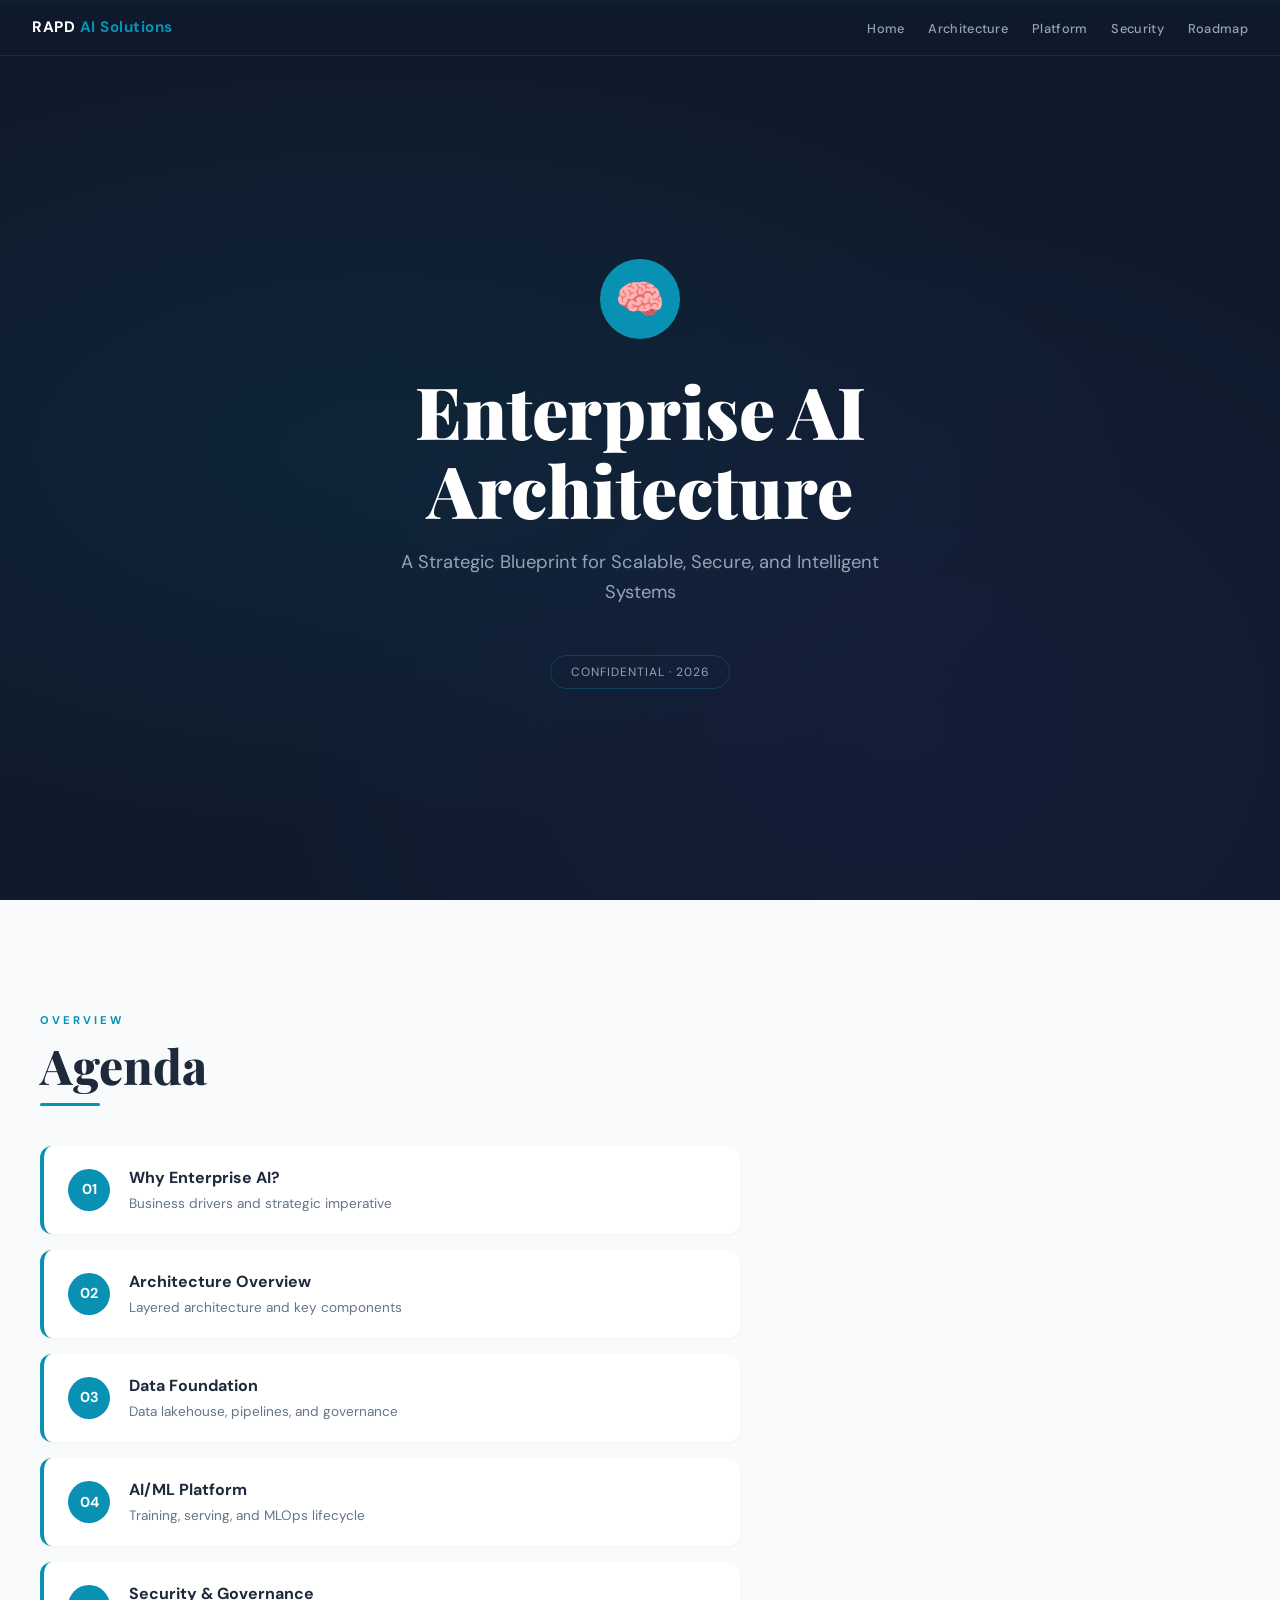
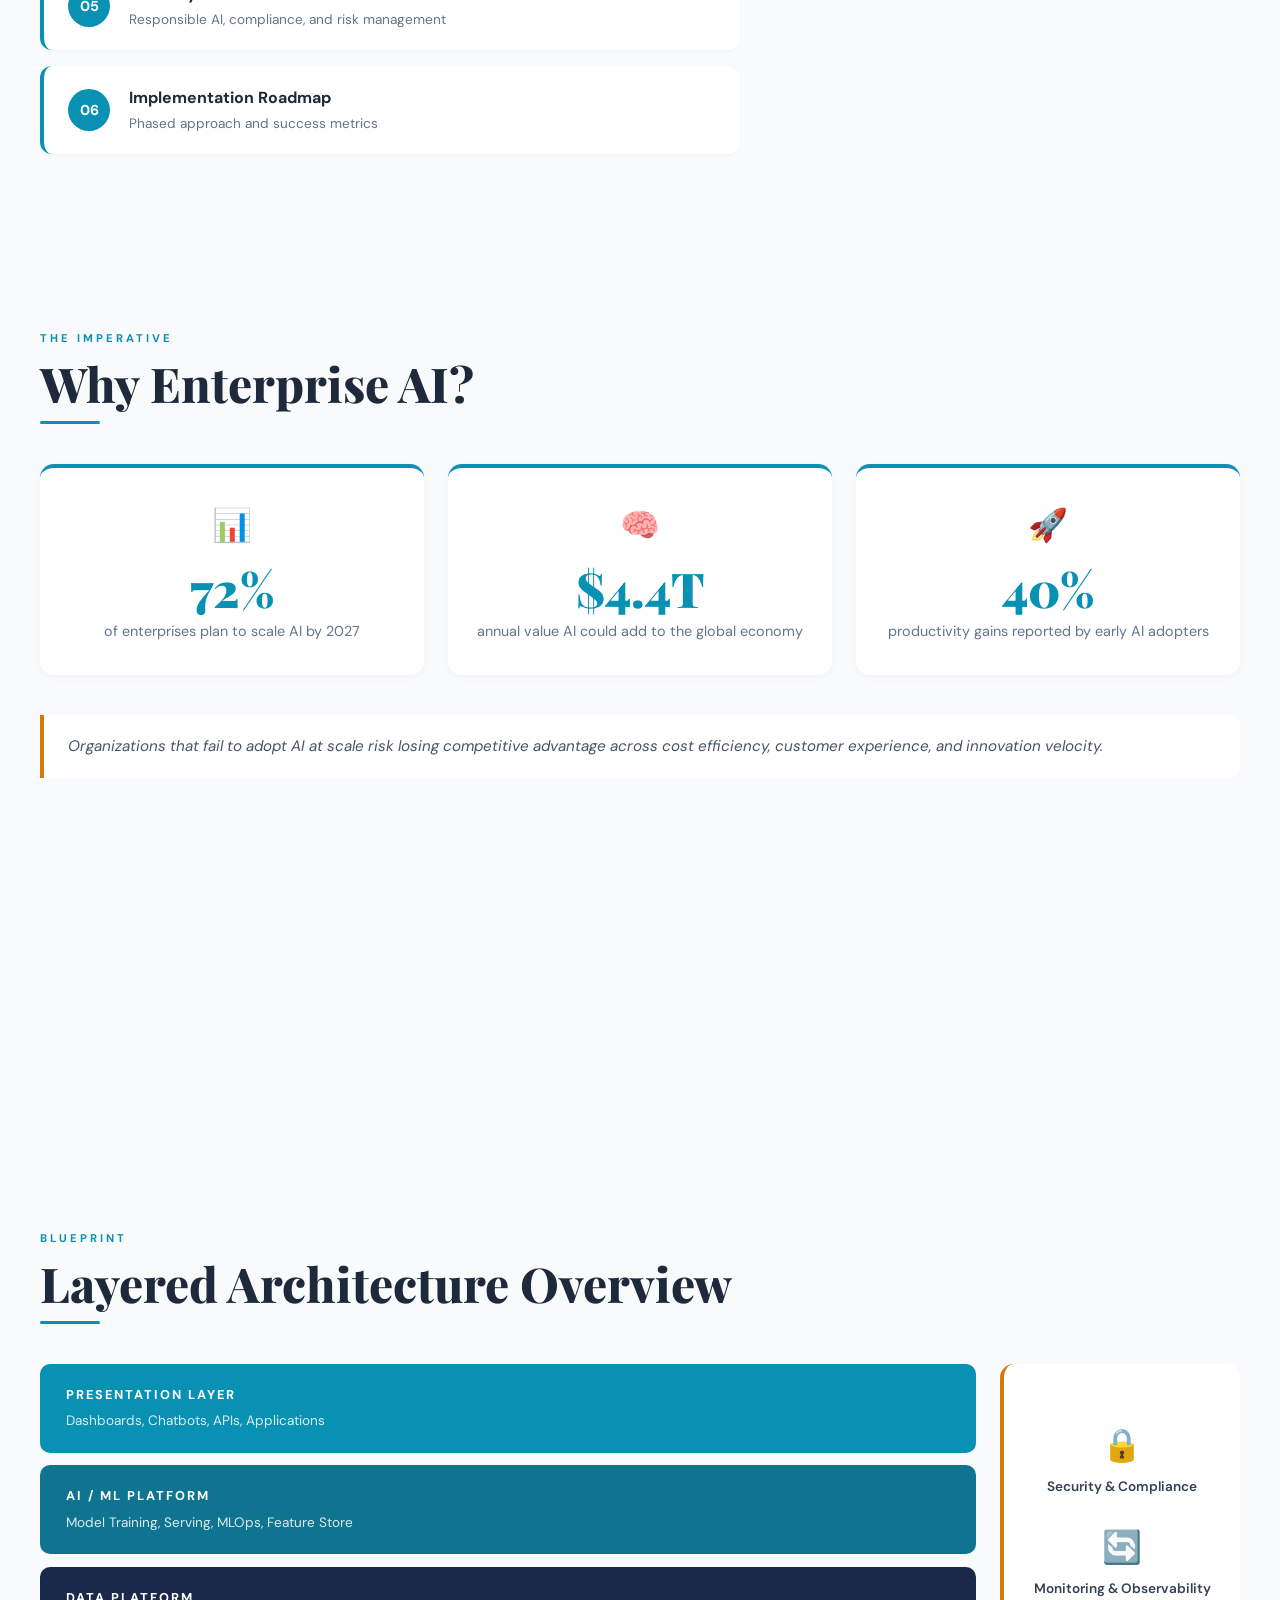
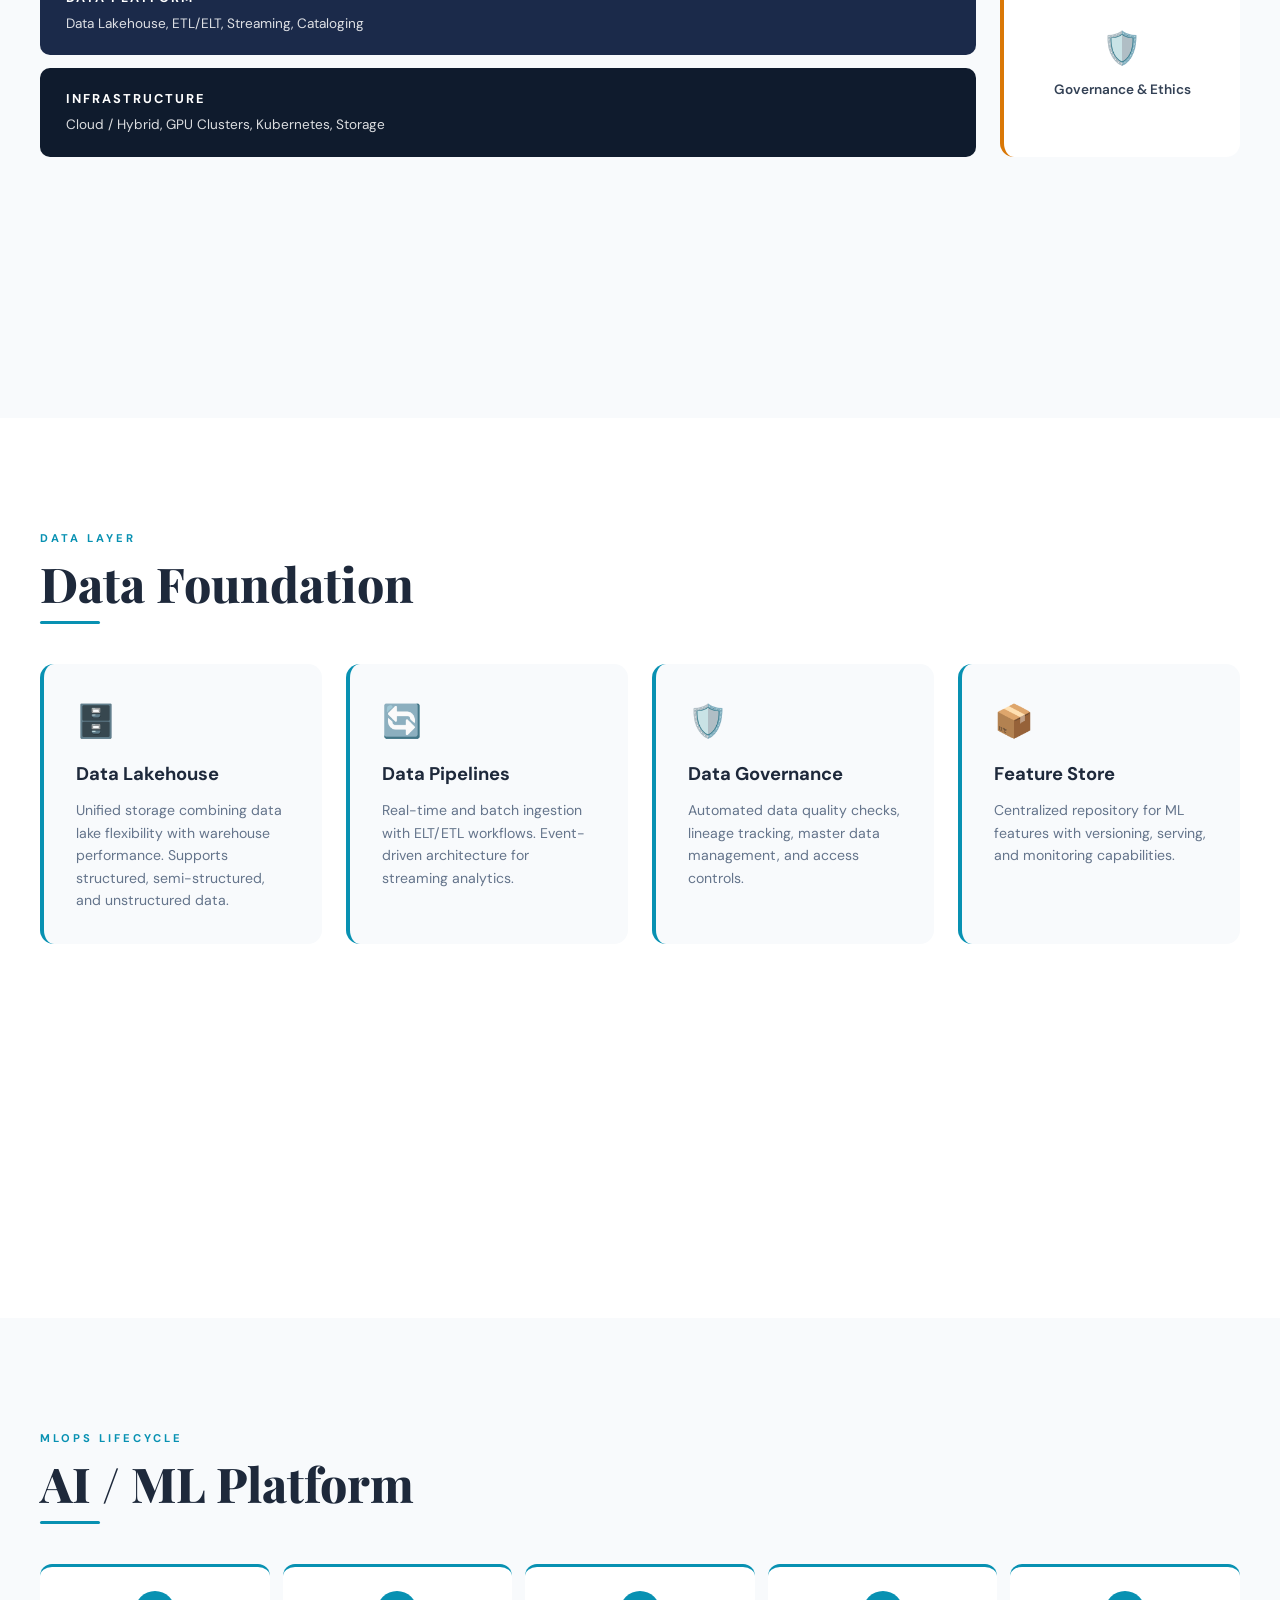
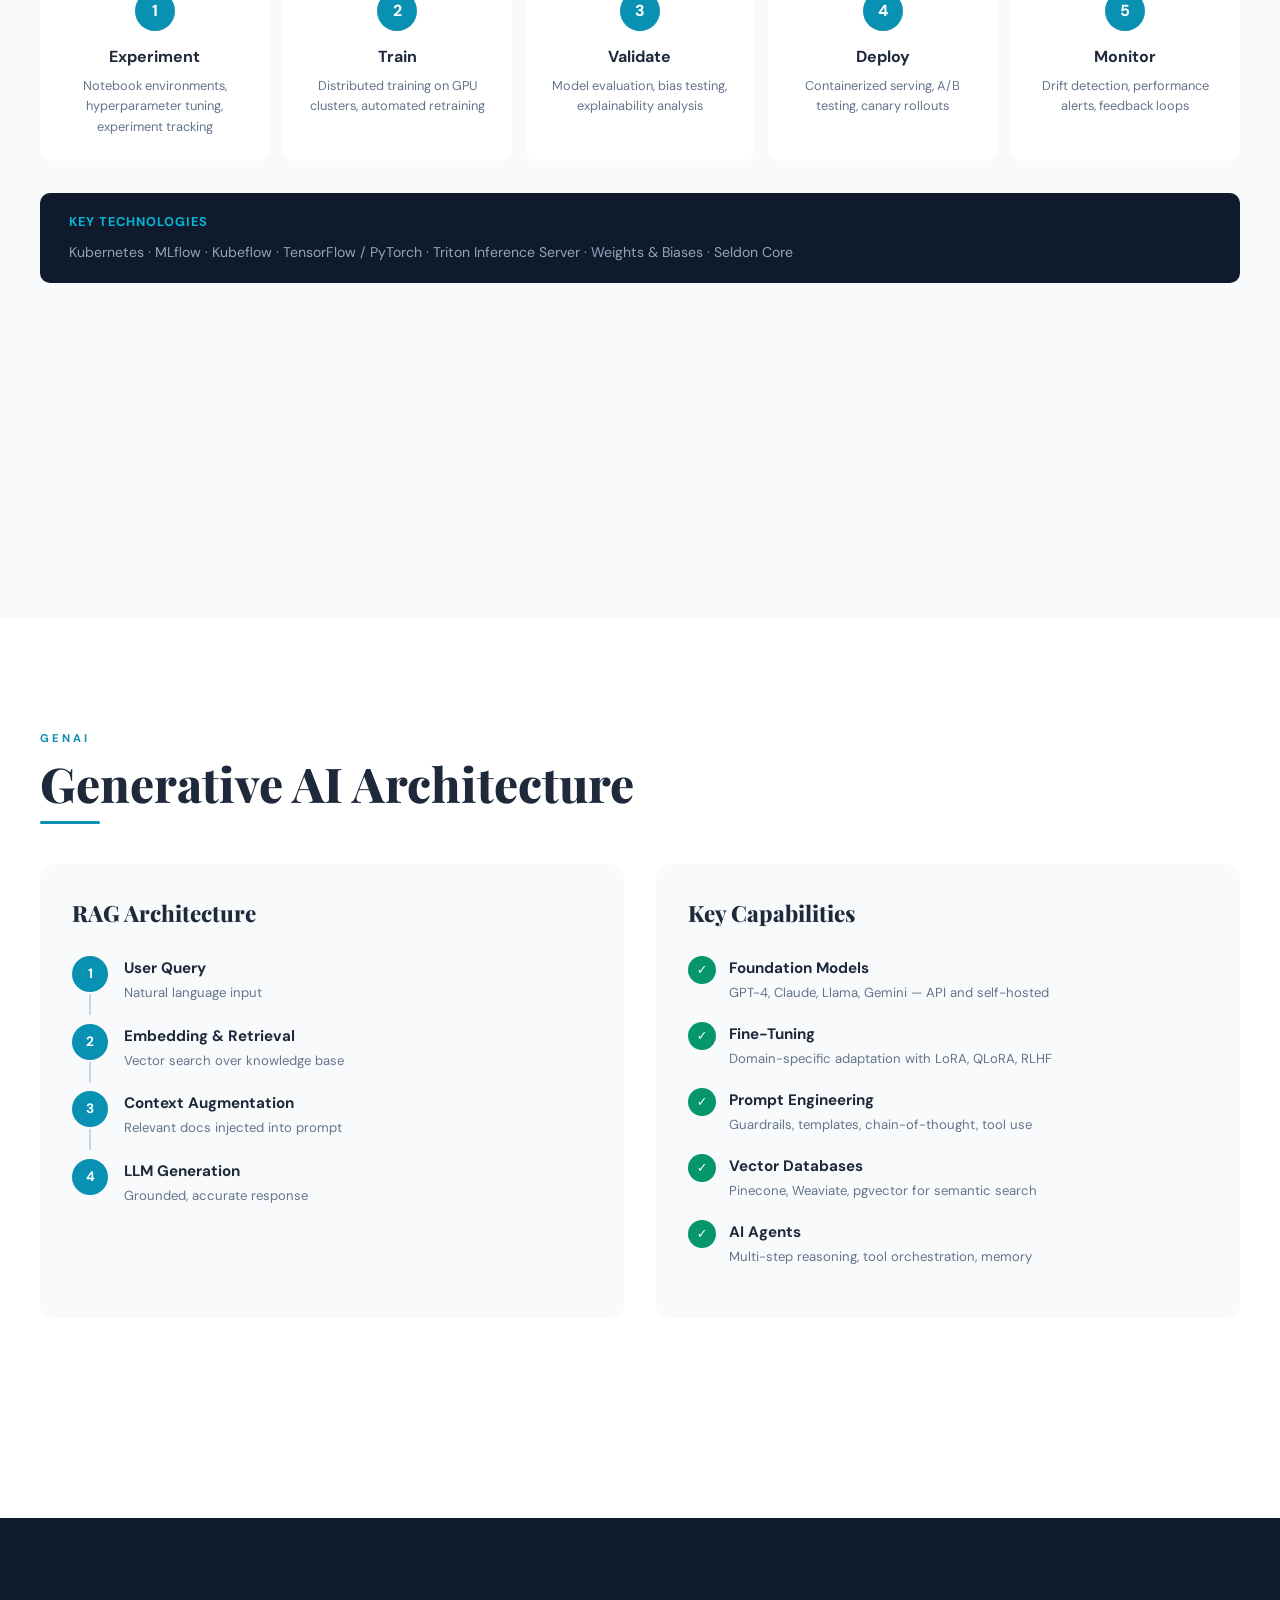
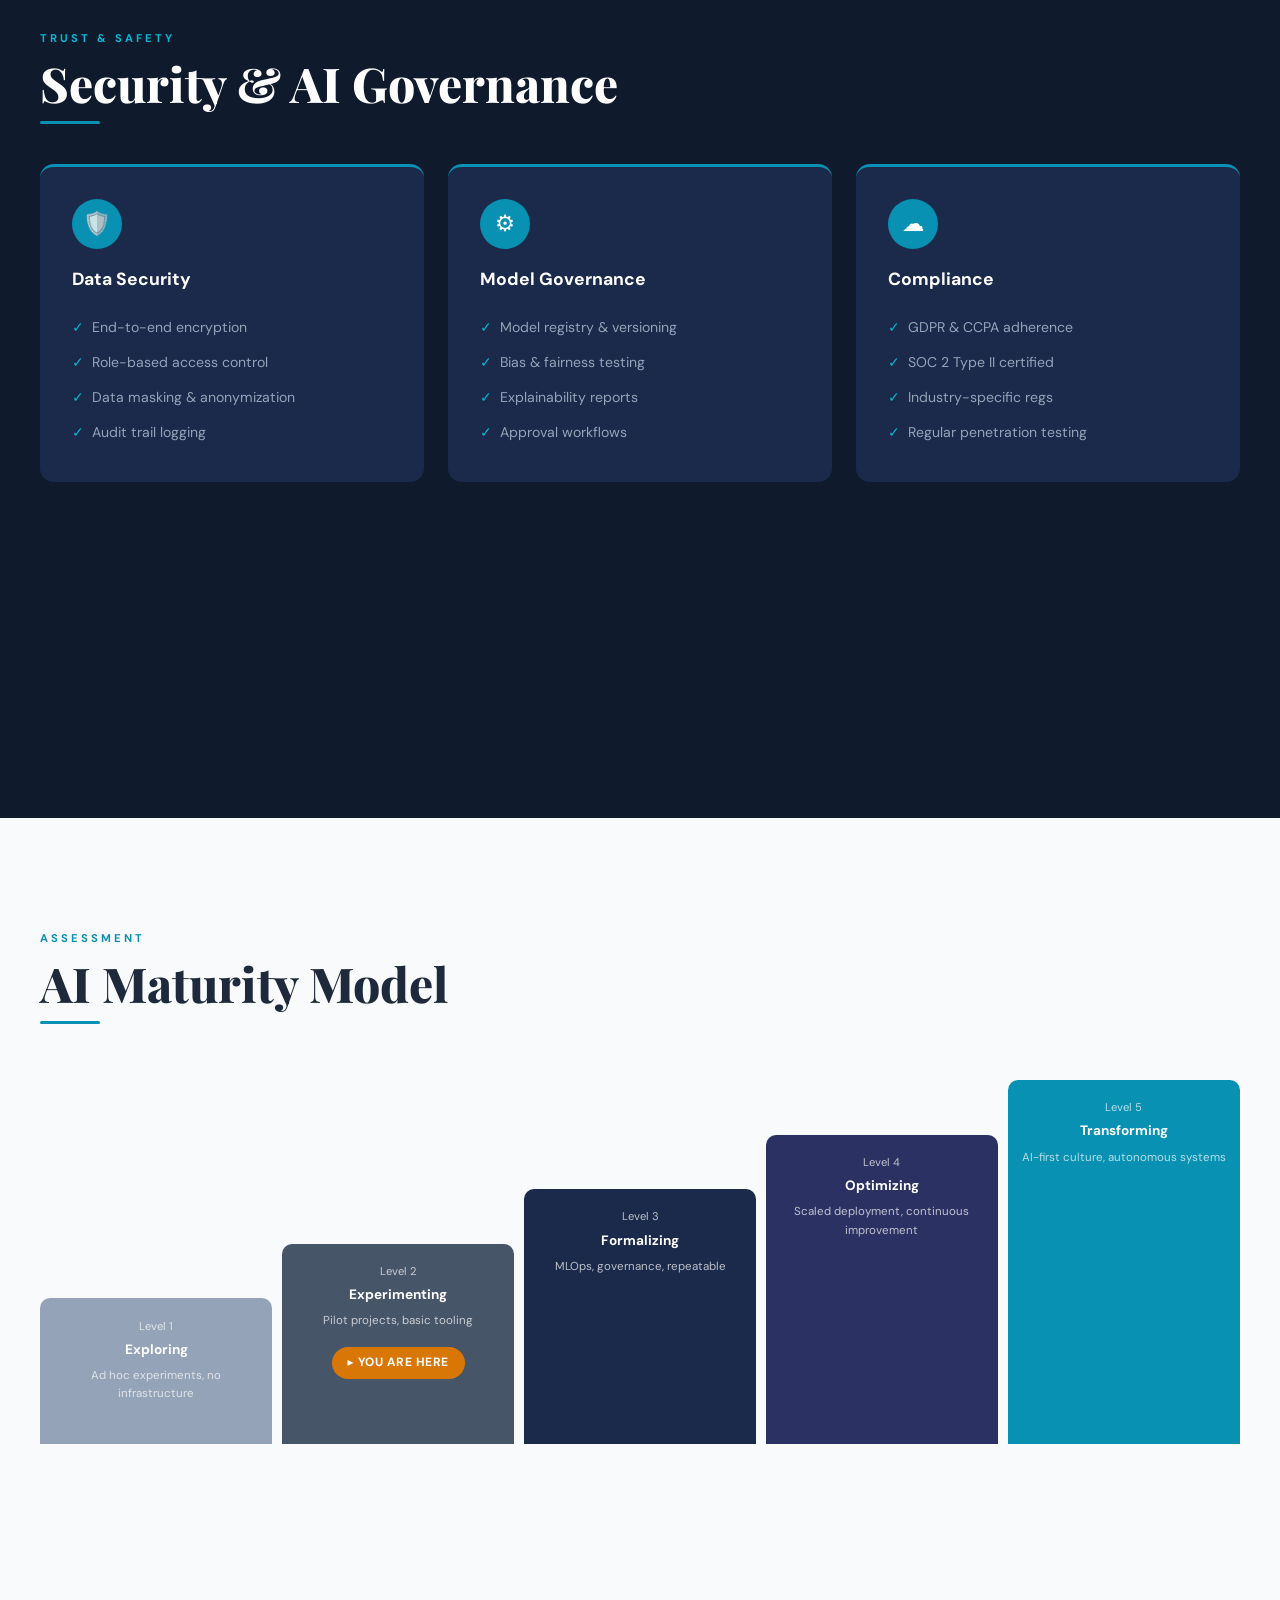
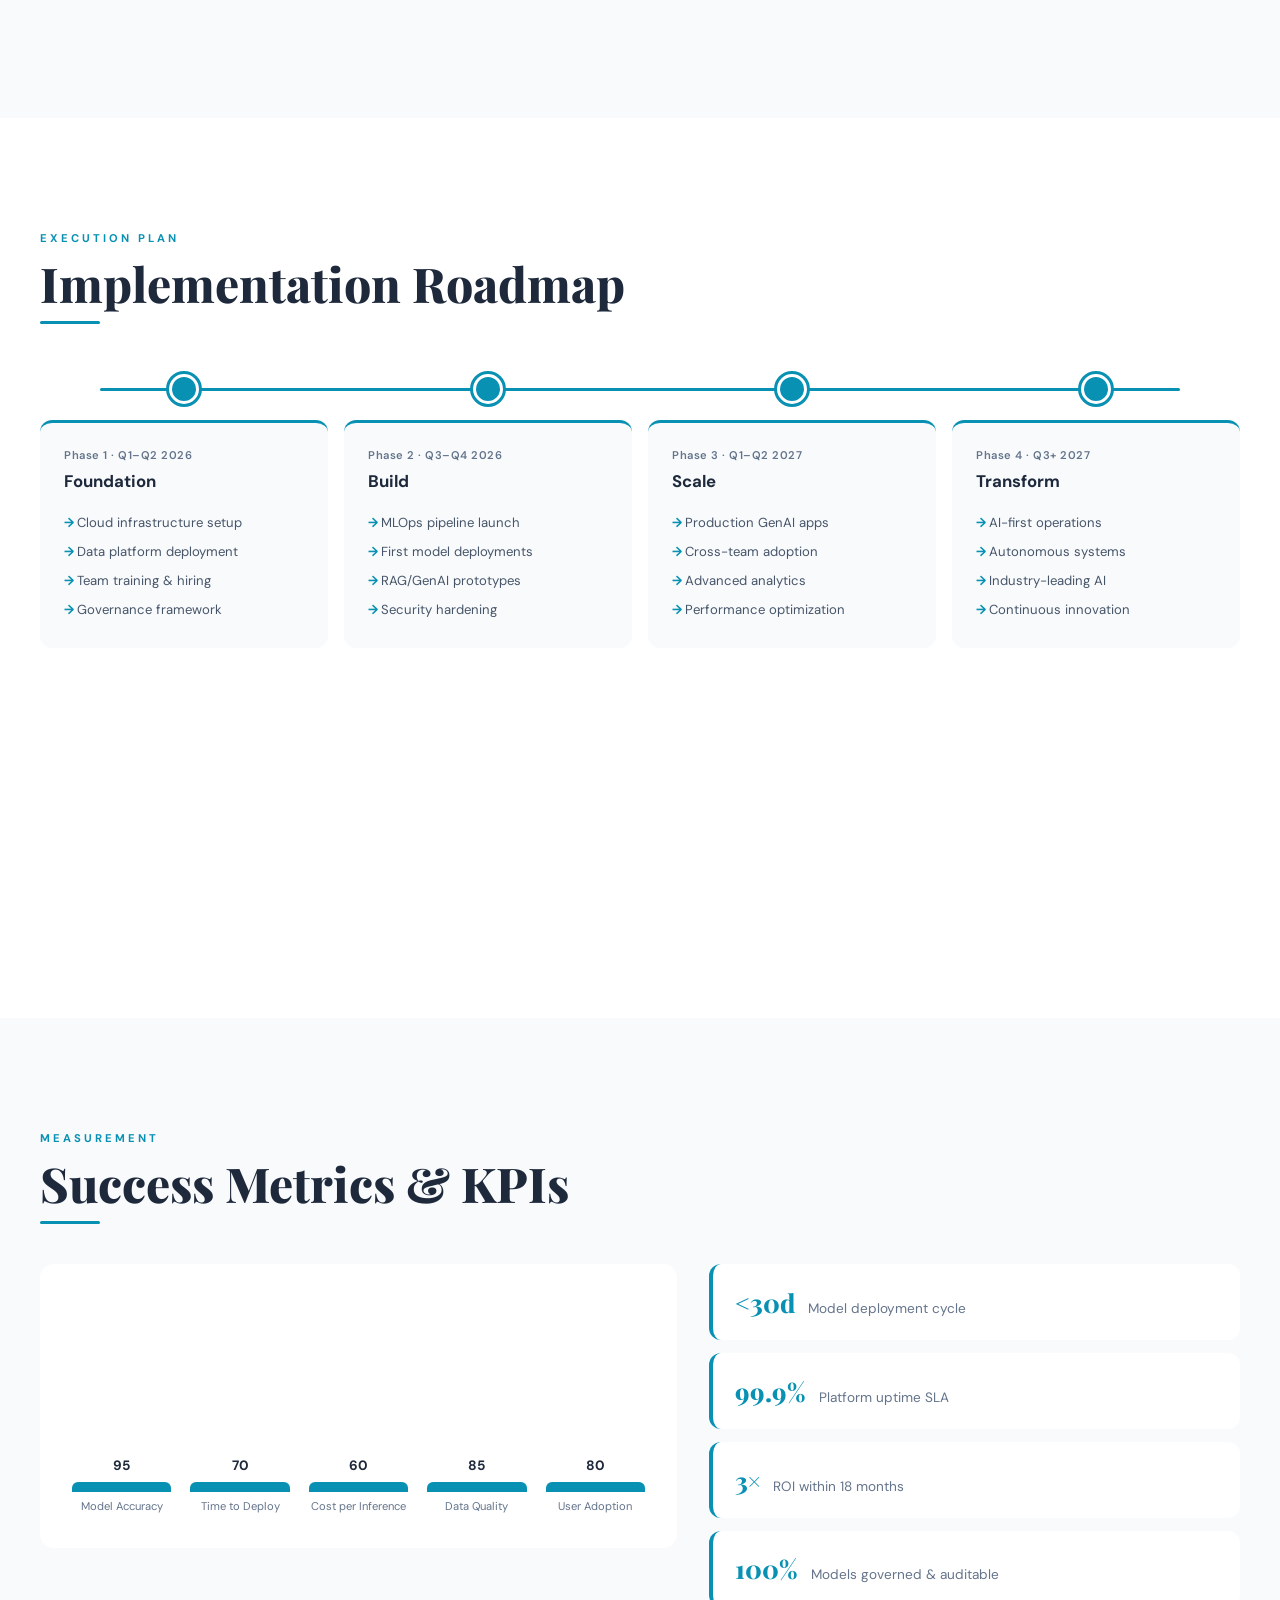
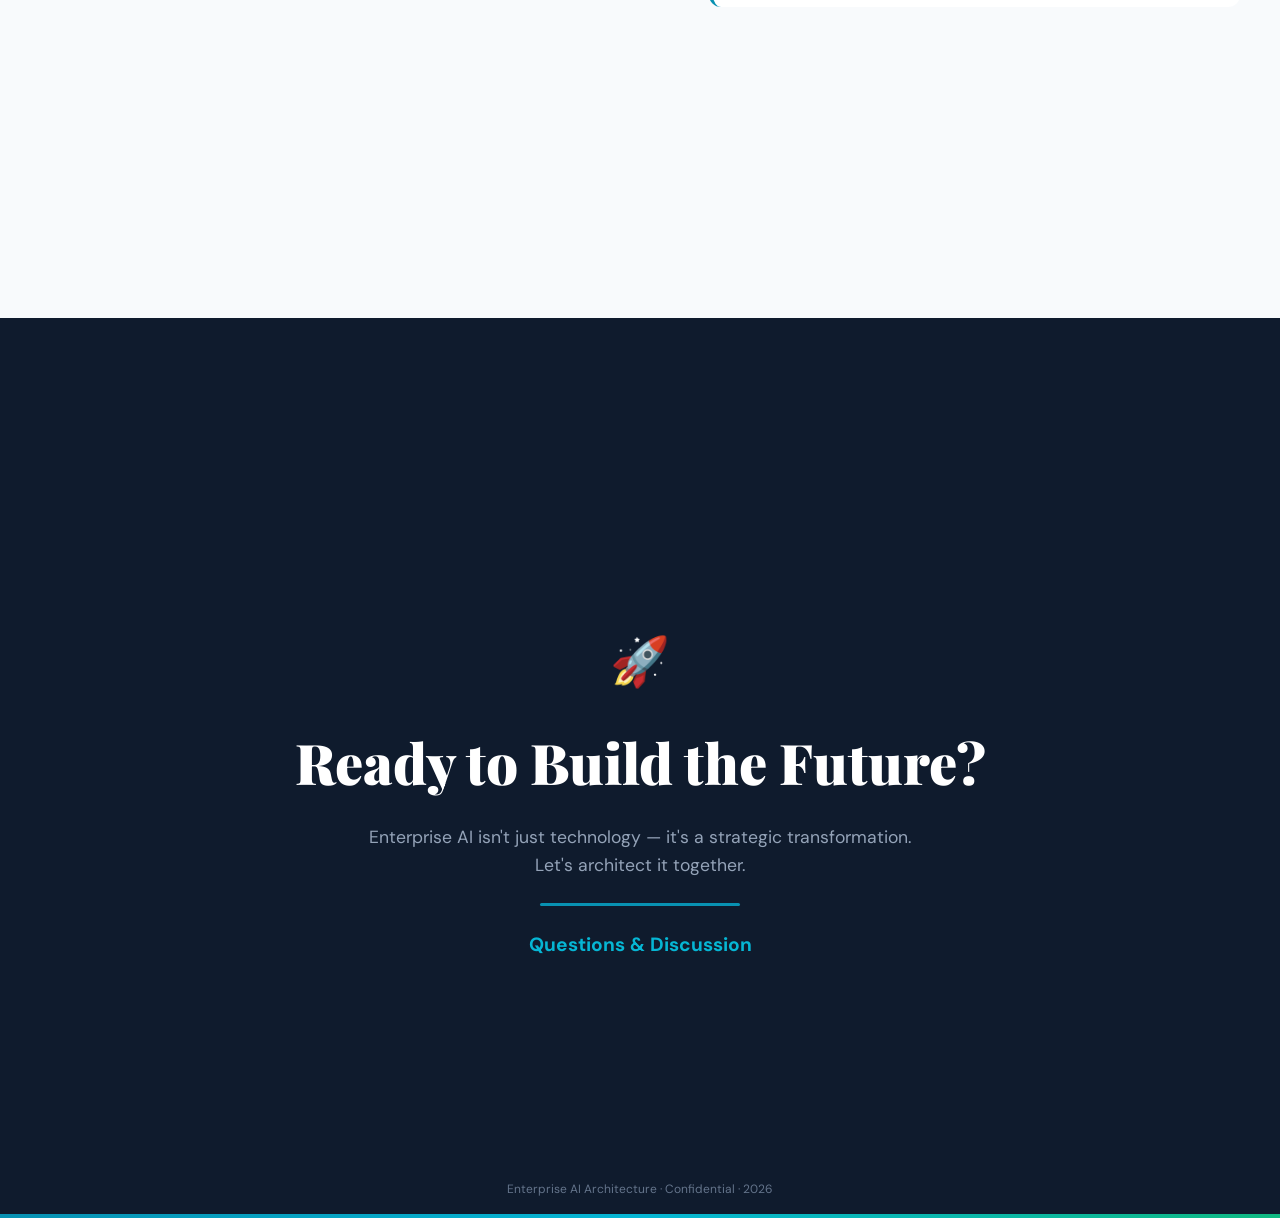
==== index1.html @ 16ce8ef4 "Create index1.html" ====
<!DOCTYPE html>
<html lang="en">
<head>
<meta charset="UTF-8">
<meta name="viewport" content="width=device-width, initial-scale=1.0">
<title>RAPD AI Solutions — Enterprise AI Architecture</title>
<link href="https://fonts.googleapis.com/css2?family=DM+Sans:ital,wght@0,400;0,500;0,700&family=Playfair+Display:wght@700;800;900&family=JetBrains+Mono:wght@400;500&display=swap" rel="stylesheet">
<style>
  :root {
    --navy: #0F1B2D;
    --navy-mid: #1B2A4A;
    --navy-light: #2B3162;
    --teal: #0891B2;
    --teal-dark: #0E7490;
    --teal-light: #06B6D4;
    --teal-bg: #E0F7FA;
    --copper: #C2652A;
    --copper-bg: #FDF0EA;
    --green: #059669;
    --green-light: #10B981;
    --purple: #7C3AED;
    --red: #DC2626;
    --amber: #D97706;
    --white: #FFFFFF;
    --off-white: #F0F4F8;
    --gray-100: #F8FAFC;
    --gray-200: #E2E8F0;
    --gray-300: #CBD5E1;
    --gray-400: #94A3B8;
    --gray-500: #64748B;
    --gray-600: #475569;
    --gray-700: #334155;
    --gray-800: #1E293B;
    --blue: #2563EB;
    --font-display: 'Playfair Display', Georgia, serif;
    --font-body: 'DM Sans', system-ui, sans-serif;
    --font-mono: 'JetBrains Mono', monospace;
  }

  * { margin: 0; padding: 0; box-sizing: border-box; }

  html { scroll-behavior: smooth; }

  body {
    font-family: var(--font-body);
    background: var(--off-white);
    color: var(--gray-800);
    line-height: 1.6;
    overflow-x: hidden;
  }

  /* ===== NAV ===== */
  nav {
    position: fixed; top: 0; left: 0; right: 0; z-index: 100;
    background: rgba(15, 27, 45, 0.95);
    backdrop-filter: blur(12px);
    border-bottom: 1px solid rgba(8, 145, 178, 0.2);
    padding: 0 2rem;
    height: 56px;
    display: flex; align-items: center; justify-content: space-between;
  }
  nav .logo {
    font-family: var(--font-body);
    font-weight: 700; font-size: 0.95rem;
    color: var(--white);
    letter-spacing: 0.5px;
  }
  nav .logo span { color: var(--teal); }
  nav ul {
    list-style: none; display: flex; gap: 1.5rem;
  }
  nav ul li a {
    color: var(--gray-400); text-decoration: none;
    font-size: 0.8rem; font-weight: 500;
    letter-spacing: 0.3px;
    transition: color 0.2s;
  }
  nav ul li a:hover { color: var(--teal-light); }

  /* ===== SECTIONS ===== */
  section {
    min-height: 100vh;
    padding: 7rem 2rem 4rem;
    position: relative;
  }
  .container {
    max-width: 1200px;
    margin: 0 auto;
  }

  /* ===== HERO (Slide 1) ===== */
  .hero {
    background: var(--navy);
    display: flex; align-items: center; justify-content: center;
    text-align: center;
    position: relative;
    overflow: hidden;
  }
  .hero::before {
    content: '';
    position: absolute; top: 0; left: 0; right: 0;
    height: 4px;
    background: linear-gradient(90deg, var(--teal), var(--teal-light), var(--green-light));
  }
  .hero::after {
    content: '';
    position: absolute; inset: 0;
    background: radial-gradient(ellipse at 30% 50%, rgba(8,145,178,0.08) 0%, transparent 60%),
                radial-gradient(ellipse at 70% 80%, rgba(124,58,237,0.05) 0%, transparent 50%);
  }
  .hero-content { position: relative; z-index: 1; }
  .hero .brain-icon {
    width: 80px; height: 80px;
    margin: 0 auto 2rem;
    background: var(--teal);
    border-radius: 50%;
    display: flex; align-items: center; justify-content: center;
    font-size: 2.5rem;
    animation: float 3s ease-in-out infinite;
  }
  @keyframes float {
    0%, 100% { transform: translateY(0); }
    50% { transform: translateY(-8px); }
  }
  .hero h1 {
    font-family: var(--font-display);
    font-size: clamp(2.5rem, 6vw, 4.5rem);
    font-weight: 900;
    color: var(--white);
    line-height: 1.1;
    margin-bottom: 1.2rem;
  }
  .hero .subtitle {
    font-size: 1.15rem;
    color: var(--gray-400);
    max-width: 550px;
    margin: 0 auto 3rem;
  }
  .hero .badge {
    display: inline-block;
    padding: 0.4rem 1.2rem;
    border: 1px solid rgba(8,145,178,0.3);
    border-radius: 999px;
    color: var(--gray-400);
    font-size: 0.75rem;
    letter-spacing: 1px;
    text-transform: uppercase;
  }

  /* ===== AGENDA (Slide 2) ===== */
  .agenda { background: var(--gray-100); }
  .section-label {
    font-size: 0.7rem; font-weight: 700;
    letter-spacing: 3px; text-transform: uppercase;
    color: var(--teal);
    margin-bottom: 0.5rem;
  }
  .section-title {
    font-family: var(--font-display);
    font-size: clamp(2rem, 4vw, 3rem);
    font-weight: 800;
    color: var(--gray-800);
    margin-bottom: 2.5rem;
    line-height: 1.15;
  }
  .section-title::after {
    content: '';
    display: block;
    width: 60px; height: 3px;
    background: var(--teal);
    margin-top: 0.6rem;
    border-radius: 2px;
  }
  .agenda-grid {
    display: grid;
    gap: 1rem;
    max-width: 700px;
  }
  .agenda-item {
    display: flex; align-items: center; gap: 1.2rem;
    padding: 1.2rem 1.5rem;
    background: var(--white);
    border-radius: 12px;
    border-left: 4px solid var(--teal);
    box-shadow: 0 1px 3px rgba(0,0,0,0.04);
    transition: transform 0.2s, box-shadow 0.2s;
  }
  .agenda-item:hover {
    transform: translateX(4px);
    box-shadow: 0 4px 12px rgba(0,0,0,0.06);
  }
  .agenda-num {
    width: 42px; height: 42px; flex-shrink: 0;
    background: var(--teal);
    color: var(--white);
    border-radius: 50%;
    display: flex; align-items: center; justify-content: center;
    font-weight: 700; font-size: 0.9rem;
  }
  .agenda-text h3 { font-size: 1rem; font-weight: 700; color: var(--gray-800); }
  .agenda-text p { font-size: 0.85rem; color: var(--gray-500); margin-top: 0.15rem; }

  /* ===== WHY AI (Slide 3) ===== */
  .why-ai { background: var(--gray-100); }
  .stats-row {
    display: grid;
    grid-template-columns: repeat(auto-fit, minmax(260px, 1fr));
    gap: 1.5rem;
    margin-bottom: 2.5rem;
  }
  .stat-card {
    background: var(--white);
    border-radius: 14px;
    padding: 2rem 1.8rem;
    text-align: center;
    border-top: 4px solid var(--teal);
    box-shadow: 0 2px 8px rgba(0,0,0,0.04);
    transition: transform 0.2s;
  }
  .stat-card:hover { transform: translateY(-4px); }
  .stat-card .icon {
    font-size: 2rem;
    color: var(--teal);
    margin-bottom: 0.8rem;
  }
  .stat-card .number {
    font-family: var(--font-display);
    font-size: 3rem; font-weight: 900;
    color: var(--teal);
    line-height: 1;
    margin-bottom: 0.5rem;
  }
  .stat-card .label {
    font-size: 0.9rem; color: var(--gray-500);
  }
  .callout {
    background: var(--white);
    border-left: 4px solid var(--amber);
    padding: 1.2rem 1.5rem;
    border-radius: 0 10px 10px 0;
    font-style: italic;
    color: var(--gray-600);
    font-size: 0.95rem;
  }

  /* ===== LAYERED ARCHITECTURE (Slide 4) ===== */
  .architecture { background: var(--gray-100); }
  .arch-layout {
    display: grid;
    grid-template-columns: 1fr 240px;
    gap: 1.5rem;
  }
  @media (max-width: 768px) {
    .arch-layout { grid-template-columns: 1fr; }
  }
  .arch-layers { display: grid; gap: 0.8rem; }
  .arch-layer {
    padding: 1.3rem 1.6rem;
    border-radius: 10px;
    color: var(--white);
    transition: transform 0.2s;
  }
  .arch-layer:hover { transform: translateX(6px); }
  .arch-layer h3 {
    font-size: 0.8rem; font-weight: 700;
    letter-spacing: 2px; text-transform: uppercase;
    margin-bottom: 0.3rem;
  }
  .arch-layer p { font-size: 0.85rem; opacity: 0.85; }
  .layer-1 { background: var(--teal); }
  .layer-2 { background: var(--teal-dark); }
  .layer-3 { background: var(--navy-mid); }
  .layer-4 { background: var(--navy); }

  .arch-sidebar {
    background: var(--white);
    border-radius: 14px;
    padding: 1.5rem;
    border-left: 4px solid var(--amber);
    display: flex; flex-direction: column; gap: 1.5rem;
    justify-content: center;
  }
  .sidebar-item { text-align: center; }
  .sidebar-item .icon { font-size: 2rem; color: var(--teal); margin-bottom: 0.3rem; }
  .sidebar-item h4 { font-size: 0.85rem; color: var(--gray-700); font-weight: 600; }

  /* ===== DATA FOUNDATION (Slide 5) ===== */
  .data-foundation { background: var(--white); }
  .cards-grid {
    display: grid;
    grid-template-columns: repeat(auto-fit, minmax(280px, 1fr));
    gap: 1.5rem;
  }
  .card {
    background: var(--gray-100);
    border-radius: 14px;
    padding: 2rem;
    border-left: 4px solid var(--teal);
    transition: transform 0.2s, box-shadow 0.2s;
  }
  .card:hover {
    transform: translateY(-3px);
    box-shadow: 0 8px 24px rgba(0,0,0,0.06);
  }
  .card .card-icon { font-size: 2rem; margin-bottom: 0.8rem; }
  .card h3 {
    font-size: 1.15rem; font-weight: 700;
    color: var(--gray-800);
    margin-bottom: 0.6rem;
  }
  .card p { font-size: 0.88rem; color: var(--gray-500); line-height: 1.6; }

  /* ===== AI/ML PLATFORM (Slide 6) ===== */
  .ml-platform { background: var(--gray-100); }
  .process-flow {
    display: grid;
    grid-template-columns: repeat(5, 1fr);
    gap: 0.8rem;
    margin-bottom: 2rem;
    position: relative;
  }
  @media (max-width: 768px) {
    .process-flow { grid-template-columns: repeat(2, 1fr); }
  }
  .process-step {
    text-align: center;
    background: var(--white);
    border-radius: 12px;
    padding: 1.5rem 1rem;
    border-top: 3px solid var(--teal);
    position: relative;
  }
  .process-step .step-num {
    width: 40px; height: 40px;
    background: var(--teal);
    color: var(--white);
    border-radius: 50%;
    display: flex; align-items: center; justify-content: center;
    font-weight: 700; font-size: 1rem;
    margin: 0 auto 0.8rem;
  }
  .process-step h4 { font-size: 1rem; font-weight: 700; color: var(--gray-800); margin-bottom: 0.4rem; }
  .process-step p { font-size: 0.8rem; color: var(--gray-500); }
  .tech-bar {
    background: var(--navy);
    color: var(--white);
    border-radius: 10px;
    padding: 1.2rem 1.8rem;
  }
  .tech-bar h4 {
    color: var(--teal-light);
    font-size: 0.8rem; font-weight: 700;
    letter-spacing: 1px; text-transform: uppercase;
    margin-bottom: 0.5rem;
  }
  .tech-bar p { font-size: 0.88rem; color: var(--gray-400); }

  /* ===== GEN AI (Slide 7) ===== */
  .gen-ai { background: var(--white); }
  .two-col {
    display: grid;
    grid-template-columns: 1fr 1fr;
    gap: 2rem;
  }
  @media (max-width: 768px) { .two-col { grid-template-columns: 1fr; } }
  .panel {
    background: var(--gray-100);
    border-radius: 14px;
    padding: 2rem;
  }
  .panel h3 {
    font-family: var(--font-display);
    font-size: 1.4rem; font-weight: 800;
    color: var(--gray-800);
    margin-bottom: 1.5rem;
  }
  .rag-step {
    display: flex; align-items: flex-start; gap: 1rem;
    margin-bottom: 1.3rem;
    position: relative;
  }
  .rag-step::after {
    content: '';
    position: absolute;
    left: 17px; top: 38px; bottom: -12px;
    width: 2px;
    background: var(--gray-300);
  }
  .rag-step:last-child::after { display: none; }
  .rag-num {
    width: 36px; height: 36px; flex-shrink: 0;
    background: var(--teal);
    color: var(--white);
    border-radius: 50%;
    display: flex; align-items: center; justify-content: center;
    font-weight: 700; font-size: 0.85rem;
    position: relative; z-index: 1;
  }
  .rag-step h4 { font-size: 0.95rem; font-weight: 700; color: var(--gray-800); }
  .rag-step p { font-size: 0.82rem; color: var(--gray-500); margin-top: 0.1rem; }
  .cap-item {
    display: flex; align-items: flex-start; gap: 0.8rem;
    margin-bottom: 1.2rem;
  }
  .cap-check {
    width: 28px; height: 28px; flex-shrink: 0;
    background: var(--green);
    color: var(--white);
    border-radius: 50%;
    display: flex; align-items: center; justify-content: center;
    font-size: 0.8rem; font-weight: 700;
  }
  .cap-item h4 { font-size: 0.95rem; font-weight: 700; color: var(--gray-800); }
  .cap-item p { font-size: 0.82rem; color: var(--gray-500); margin-top: 0.1rem; }

  /* ===== SECURITY (Slide 8) ===== */
  .security {
    background: var(--navy);
    color: var(--white);
  }
  .security .section-title { color: var(--white); }
  .security .section-title::after { background: var(--teal); }
  .sec-grid {
    display: grid;
    grid-template-columns: repeat(auto-fit, minmax(280px, 1fr));
    gap: 1.5rem;
  }
  .sec-card {
    background: var(--navy-mid);
    border-radius: 14px;
    padding: 2rem;
    border-top: 3px solid var(--teal);
  }
  .sec-card .icon {
    width: 50px; height: 50px;
    background: var(--teal);
    border-radius: 50%;
    display: flex; align-items: center; justify-content: center;
    font-size: 1.4rem;
    margin-bottom: 1rem;
  }
  .sec-card h3 { font-size: 1.1rem; font-weight: 700; margin-bottom: 1rem; }
  .sec-card ul { list-style: none; }
  .sec-card ul li {
    padding: 0.4rem 0;
    font-size: 0.88rem;
    color: var(--gray-400);
    display: flex; align-items: center; gap: 0.5rem;
  }
  .sec-card ul li::before {
    content: '✓';
    color: var(--teal-light);
    font-weight: 700;
  }

  /* ===== MATURITY (Slide 9) ===== */
  .maturity { background: var(--gray-100); }
  .maturity-bars {
    display: flex;
    align-items: flex-end;
    gap: 0.6rem;
    height: 380px;
    padding-top: 1rem;
  }
  @media (max-width: 768px) {
    .maturity-bars { height: 300px; }
  }
  .maturity-bar {
    flex: 1;
    border-radius: 10px 10px 0 0;
    padding: 1.2rem 0.8rem;
    display: flex; flex-direction: column;
    justify-content: flex-start;
    align-items: center;
    text-align: center;
    color: var(--white);
    position: relative;
    transition: transform 0.2s;
  }
  .maturity-bar:hover { transform: translateY(-4px); }
  .maturity-bar .level-label {
    font-size: 0.7rem; opacity: 0.7;
    margin-bottom: 0.2rem;
  }
  .maturity-bar h4 { font-size: 0.85rem; font-weight: 700; margin-bottom: 0.4rem; }
  .maturity-bar p { font-size: 0.72rem; opacity: 0.7; }
  .bar-1 { height: 40%; background: var(--gray-400); }
  .bar-2 { height: 55%; background: var(--gray-600); }
  .bar-3 { height: 70%; background: var(--navy-mid); }
  .bar-4 { height: 85%; background: var(--navy-light); }
  .bar-5 { height: 100%; background: var(--teal); }
  .you-are-here {
    display: inline-block;
    margin-top: 1rem;
    padding: 0.4rem 1rem;
    background: var(--amber);
    color: var(--white);
    border-radius: 999px;
    font-size: 0.75rem;
    font-weight: 700;
    letter-spacing: 0.5px;
  }

  /* ===== ROADMAP (Slide 10) ===== */
  .roadmap { background: var(--white); }
  .timeline {
    display: grid;
    grid-template-columns: repeat(4, 1fr);
    gap: 1rem;
    position: relative;
  }
  @media (max-width: 768px) {
    .timeline { grid-template-columns: repeat(2, 1fr); }
  }
  .timeline::before {
    content: '';
    position: absolute;
    top: 24px; left: 5%; right: 5%;
    height: 3px;
    background: var(--teal);
    border-radius: 2px;
  }
  .phase {
    position: relative;
    padding-top: 3.5rem;
  }
  .phase-dot {
    position: absolute;
    top: 10px; left: 50%;
    transform: translateX(-50%);
    width: 30px; height: 30px;
    border-radius: 50%;
    background: var(--teal);
    border: 3px solid var(--white);
    box-shadow: 0 0 0 3px var(--teal);
  }
  .phase-card {
    background: var(--gray-100);
    border-radius: 12px;
    padding: 1.5rem;
    border-top: 3px solid var(--teal);
  }
  .phase-label {
    font-size: 0.7rem; color: var(--gray-500);
    font-weight: 600; letter-spacing: 0.5px;
    margin-bottom: 0.2rem;
  }
  .phase-card h4 {
    font-size: 1.05rem; font-weight: 700;
    color: var(--gray-800);
    margin-bottom: 0.8rem;
  }
  .phase-card ul { list-style: none; }
  .phase-card ul li {
    font-size: 0.82rem; color: var(--gray-600);
    padding: 0.25rem 0;
  }
  .phase-card ul li::before {
    content: '→ ';
    color: var(--teal);
    font-weight: 700;
  }

  /* ===== METRICS (Slide 11) ===== */
  .metrics { background: var(--gray-100); }
  .metrics-layout {
    display: grid;
    grid-template-columns: 1.2fr 1fr;
    gap: 2rem;
    align-items: start;
  }
  @media (max-width: 768px) {
    .metrics-layout { grid-template-columns: 1fr; }
  }
  .bar-chart {
    background: var(--white);
    border-radius: 14px;
    padding: 2rem;
  }
  .chart-bars { display: flex; align-items: flex-end; gap: 1.2rem; height: 220px; padding-top: 1rem; }
  .chart-bar {
    flex: 1;
    display: flex; flex-direction: column; align-items: center; justify-content: flex-end;
  }
  .chart-bar .value {
    font-size: 0.85rem; font-weight: 700; color: var(--gray-800);
    margin-bottom: 0.3rem;
  }
  .chart-bar .bar-fill {
    width: 100%;
    background: var(--teal);
    border-radius: 6px 6px 0 0;
    min-height: 10px;
    transition: height 0.8s ease;
  }
  .chart-bar .bar-label {
    font-size: 0.7rem; color: var(--gray-500);
    margin-top: 0.4rem; text-align: center;
  }
  .kpi-stack { display: grid; gap: 0.8rem; }
  .kpi-item {
    background: var(--white);
    border-radius: 12px;
    padding: 1.1rem 1.4rem;
    border-left: 4px solid var(--teal);
    display: flex; align-items: baseline; gap: 0.8rem;
  }
  .kpi-item .kpi-value {
    font-family: var(--font-display);
    font-size: 1.6rem; font-weight: 800;
    color: var(--teal);
  }
  .kpi-item .kpi-label { font-size: 0.85rem; color: var(--gray-500); }

  /* ===== CTA / CLOSING (Slide 12) ===== */
  .closing {
    background: var(--navy);
    color: var(--white);
    text-align: center;
    display: flex; align-items: center;
    position: relative;
    overflow: hidden;
  }
  .closing::before {
    content: '';
    position: absolute; bottom: 0; left: 0; right: 0;
    height: 4px;
    background: linear-gradient(90deg, var(--teal), var(--teal-light), var(--green-light));
  }
  .closing h2 {
    font-family: var(--font-display);
    font-size: clamp(2rem, 5vw, 3.5rem);
    font-weight: 900;
    margin-bottom: 1rem;
  }
  .closing .tagline {
    font-size: 1.1rem;
    color: var(--gray-400);
    max-width: 600px;
    margin: 0 auto 1.5rem;
  }
  .closing .divider {
    width: 200px; height: 3px;
    background: var(--teal);
    margin: 0 auto 1.5rem;
    border-radius: 2px;
  }
  .closing .cta-text {
    font-size: 1.2rem;
    font-weight: 700;
    color: var(--teal-light);
  }
  .closing .footer-line {
    position: absolute;
    bottom: 1.2rem;
    left: 0; right: 0;
    font-size: 0.75rem;
    color: var(--gray-500);
  }

  /* ===== SCROLL ANIMATIONS ===== */
  .fade-up {
    opacity: 0;
    transform: translateY(30px);
    transition: opacity 0.6s ease, transform 0.6s ease;
  }
  .fade-up.visible {
    opacity: 1;
    transform: translateY(0);
  }
  .stagger-1 { transition-delay: 0.1s; }
  .stagger-2 { transition-delay: 0.2s; }
  .stagger-3 { transition-delay: 0.3s; }
  .stagger-4 { transition-delay: 0.4s; }
  .stagger-5 { transition-delay: 0.5s; }
  .stagger-6 { transition-delay: 0.6s; }
</style>
</head>
<body>

<!-- NAV -->
<nav>
  <div class="logo">RAPD <span>AI Solutions</span></div>
  <ul>
    <li><a href="#hero">Home</a></li>
    <li><a href="#architecture">Architecture</a></li>
    <li><a href="#platform">Platform</a></li>
    <li><a href="#security">Security</a></li>
    <li><a href="#roadmap">Roadmap</a></li>
  </ul>
</nav>

<!-- SLIDE 1: HERO -->
<section class="hero" id="hero">
  <div class="hero-content">
    <div class="brain-icon">🧠</div>
    <h1>Enterprise AI<br>Architecture</h1>
    <p class="subtitle">A Strategic Blueprint for Scalable, Secure, and Intelligent Systems</p>
    <span class="badge">Confidential · 2026</span>
  </div>
</section>

<!-- SLIDE 2: AGENDA -->
<section class="agenda" id="agenda">
  <div class="container">
    <div class="section-label">Overview</div>
    <h2 class="section-title fade-up">Agenda</h2>
    <div class="agenda-grid">
      <div class="agenda-item fade-up stagger-1">
        <div class="agenda-num">01</div>
        <div class="agenda-text"><h3>Why Enterprise AI?</h3><p>Business drivers and strategic imperative</p></div>
      </div>
      <div class="agenda-item fade-up stagger-2">
        <div class="agenda-num">02</div>
        <div class="agenda-text"><h3>Architecture Overview</h3><p>Layered architecture and key components</p></div>
      </div>
      <div class="agenda-item fade-up stagger-3">
        <div class="agenda-num">03</div>
        <div class="agenda-text"><h3>Data Foundation</h3><p>Data lakehouse, pipelines, and governance</p></div>
      </div>
      <div class="agenda-item fade-up stagger-4">
        <div class="agenda-num">04</div>
        <div class="agenda-text"><h3>AI/ML Platform</h3><p>Training, serving, and MLOps lifecycle</p></div>
      </div>
      <div class="agenda-item fade-up stagger-5">
        <div class="agenda-num">05</div>
        <div class="agenda-text"><h3>Security &amp; Governance</h3><p>Responsible AI, compliance, and risk management</p></div>
      </div>
      <div class="agenda-item fade-up stagger-6">
        <div class="agenda-num">06</div>
        <div class="agenda-text"><h3>Implementation Roadmap</h3><p>Phased approach and success metrics</p></div>
      </div>
    </div>
  </div>
</section>

<!-- SLIDE 3: WHY ENTERPRISE AI -->
<section class="why-ai" id="why-ai">
  <div class="container">
    <div class="section-label">The Imperative</div>
    <h2 class="section-title fade-up">Why Enterprise AI?</h2>
    <div class="stats-row">
      <div class="stat-card fade-up stagger-1">
        <div class="icon">📊</div>
        <div class="number">72%</div>
        <div class="label">of enterprises plan to scale AI by 2027</div>
      </div>
      <div class="stat-card fade-up stagger-2">
        <div class="icon">🧠</div>
        <div class="number">$4.4T</div>
        <div class="label">annual value AI could add to the global economy</div>
      </div>
      <div class="stat-card fade-up stagger-3">
        <div class="icon">🚀</div>
        <div class="number">40%</div>
        <div class="label">productivity gains reported by early AI adopters</div>
      </div>
    </div>
    <div class="callout fade-up">
      Organizations that fail to adopt AI at scale risk losing competitive advantage across cost efficiency, customer experience, and innovation velocity.
    </div>
  </div>
</section>

<!-- SLIDE 4: LAYERED ARCHITECTURE -->
<section class="architecture" id="architecture">
  <div class="container">
    <div class="section-label">Blueprint</div>
    <h2 class="section-title fade-up">Layered Architecture Overview</h2>
    <div class="arch-layout">
      <div class="arch-layers">
        <div class="arch-layer layer-1 fade-up stagger-1">
          <h3>Presentation Layer</h3>
          <p>Dashboards, Chatbots, APIs, Applications</p>
        </div>
        <div class="arch-layer layer-2 fade-up stagger-2">
          <h3>AI / ML Platform</h3>
          <p>Model Training, Serving, MLOps, Feature Store</p>
        </div>
        <div class="arch-layer layer-3 fade-up stagger-3">
          <h3>Data Platform</h3>
          <p>Data Lakehouse, ETL/ELT, Streaming, Cataloging</p>
        </div>
        <div class="arch-layer layer-4 fade-up stagger-4">
          <h3>Infrastructure</h3>
          <p>Cloud / Hybrid, GPU Clusters, Kubernetes, Storage</p>
        </div>
      </div>
      <div class="arch-sidebar fade-up stagger-3">
        <div class="sidebar-item"><div class="icon">🔒</div><h4>Security &amp; Compliance</h4></div>
        <div class="sidebar-item"><div class="icon">🔄</div><h4>Monitoring &amp; Observability</h4></div>
        <div class="sidebar-item"><div class="icon">🛡️</div><h4>Governance &amp; Ethics</h4></div>
      </div>
    </div>
  </div>
</section>

<!-- SLIDE 5: DATA FOUNDATION -->
<section class="data-foundation" id="data-foundation">
  <div class="container">
    <div class="section-label">Data Layer</div>
    <h2 class="section-title fade-up">Data Foundation</h2>
    <div class="cards-grid">
      <div class="card fade-up stagger-1">
        <div class="card-icon">🗄️</div>
        <h3>Data Lakehouse</h3>
        <p>Unified storage combining data lake flexibility with warehouse performance. Supports structured, semi-structured, and unstructured data.</p>
      </div>
      <div class="card fade-up stagger-2">
        <div class="card-icon">🔄</div>
        <h3>Data Pipelines</h3>
        <p>Real-time and batch ingestion with ELT/ETL workflows. Event-driven architecture for streaming analytics.</p>
      </div>
      <div class="card fade-up stagger-3">
        <div class="card-icon">🛡️</div>
        <h3>Data Governance</h3>
        <p>Automated data quality checks, lineage tracking, master data management, and access controls.</p>
      </div>
      <div class="card fade-up stagger-4">
        <div class="card-icon">📦</div>
        <h3>Feature Store</h3>
        <p>Centralized repository for ML features with versioning, serving, and monitoring capabilities.</p>
      </div>
    </div>
  </div>
</section>

<!-- SLIDE 6: AI/ML PLATFORM -->
<section class="ml-platform" id="platform">
  <div class="container">
    <div class="section-label">MLOps Lifecycle</div>
    <h2 class="section-title fade-up">AI / ML Platform</h2>
    <div class="process-flow">
      <div class="process-step fade-up stagger-1">
        <div class="step-num">1</div>
        <h4>Experiment</h4>
        <p>Notebook environments, hyperparameter tuning, experiment tracking</p>
      </div>
      <div class="process-step fade-up stagger-2">
        <div class="step-num">2</div>
        <h4>Train</h4>
        <p>Distributed training on GPU clusters, automated retraining</p>
      </div>
      <div class="process-step fade-up stagger-3">
        <div class="step-num">3</div>
        <h4>Validate</h4>
        <p>Model evaluation, bias testing, explainability analysis</p>
      </div>
      <div class="process-step fade-up stagger-4">
        <div class="step-num">4</div>
        <h4>Deploy</h4>
        <p>Containerized serving, A/B testing, canary rollouts</p>
      </div>
      <div class="process-step fade-up stagger-5">
        <div class="step-num">5</div>
        <h4>Monitor</h4>
        <p>Drift detection, performance alerts, feedback loops</p>
      </div>
    </div>
    <div class="tech-bar fade-up">
      <h4>Key Technologies</h4>
      <p>Kubernetes · MLflow · Kubeflow · TensorFlow / PyTorch · Triton Inference Server · Weights &amp; Biases · Seldon Core</p>
    </div>
  </div>
</section>

<!-- SLIDE 7: GENERATIVE AI -->
<section class="gen-ai" id="gen-ai">
  <div class="container">
    <div class="section-label">GenAI</div>
    <h2 class="section-title fade-up">Generative AI Architecture</h2>
    <div class="two-col">
      <div class="panel fade-up stagger-1">
        <h3>RAG Architecture</h3>
        <div class="rag-step">
          <div class="rag-num">1</div>
          <div><h4>User Query</h4><p>Natural language input</p></div>
        </div>
        <div class="rag-step">
          <div class="rag-num">2</div>
          <div><h4>Embedding &amp; Retrieval</h4><p>Vector search over knowledge base</p></div>
        </div>
        <div class="rag-step">
          <div class="rag-num">3</div>
          <div><h4>Context Augmentation</h4><p>Relevant docs injected into prompt</p></div>
        </div>
        <div class="rag-step">
          <div class="rag-num">4</div>
          <div><h4>LLM Generation</h4><p>Grounded, accurate response</p></div>
        </div>
      </div>
      <div class="panel fade-up stagger-2">
        <h3>Key Capabilities</h3>
        <div class="cap-item">
          <div class="cap-check">✓</div>
          <div><h4>Foundation Models</h4><p>GPT-4, Claude, Llama, Gemini — API and self-hosted</p></div>
        </div>
        <div class="cap-item">
          <div class="cap-check">✓</div>
          <div><h4>Fine-Tuning</h4><p>Domain-specific adaptation with LoRA, QLoRA, RLHF</p></div>
        </div>
        <div class="cap-item">
          <div class="cap-check">✓</div>
          <div><h4>Prompt Engineering</h4><p>Guardrails, templates, chain-of-thought, tool use</p></div>
        </div>
        <div class="cap-item">
          <div class="cap-check">✓</div>
          <div><h4>Vector Databases</h4><p>Pinecone, Weaviate, pgvector for semantic search</p></div>
        </div>
        <div class="cap-item">
          <div class="cap-check">✓</div>
          <div><h4>AI Agents</h4><p>Multi-step reasoning, tool orchestration, memory</p></div>
        </div>
      </div>
    </div>
  </div>
</section>

<!-- SLIDE 8: SECURITY -->
<section class="security" id="security">
  <div class="container">
    <div class="section-label" style="color: var(--teal-light)">Trust &amp; Safety</div>
    <h2 class="section-title fade-up">Security &amp; AI Governance</h2>
    <div class="sec-grid">
      <div class="sec-card fade-up stagger-1">
        <div class="icon">🛡️</div>
        <h3>Data Security</h3>
        <ul>
          <li>End-to-end encryption</li>
          <li>Role-based access control</li>
          <li>Data masking &amp; anonymization</li>
          <li>Audit trail logging</li>
        </ul>
      </div>
      <div class="sec-card fade-up stagger-2">
        <div class="icon">⚙️</div>
        <h3>Model Governance</h3>
        <ul>
          <li>Model registry &amp; versioning</li>
          <li>Bias &amp; fairness testing</li>
          <li>Explainability reports</li>
          <li>Approval workflows</li>
        </ul>
      </div>
      <div class="sec-card fade-up stagger-3">
        <div class="icon">☁️</div>
        <h3>Compliance</h3>
        <ul>
          <li>GDPR &amp; CCPA adherence</li>
          <li>SOC 2 Type II certified</li>
          <li>Industry-specific regs</li>
          <li>Regular penetration testing</li>
        </ul>
      </div>
    </div>
  </div>
</section>

<!-- SLIDE 9: AI MATURITY -->
<section class="maturity" id="maturity">
  <div class="container">
    <div class="section-label">Assessment</div>
    <h2 class="section-title fade-up">AI Maturity Model</h2>
    <div class="maturity-bars fade-up">
      <div class="maturity-bar bar-1">
        <div class="level-label">Level 1</div>
        <h4>Exploring</h4>
        <p>Ad hoc experiments, no infrastructure</p>
      </div>
      <div class="maturity-bar bar-2">
        <div class="level-label">Level 2</div>
        <h4>Experimenting</h4>
        <p>Pilot projects, basic tooling</p>
        <div class="you-are-here">▸ YOU ARE HERE</div>
      </div>
      <div class="maturity-bar bar-3">
        <div class="level-label">Level 3</div>
        <h4>Formalizing</h4>
        <p>MLOps, governance, repeatable</p>
      </div>
      <div class="maturity-bar bar-4">
        <div class="level-label">Level 4</div>
        <h4>Optimizing</h4>
        <p>Scaled deployment, continuous improvement</p>
      </div>
      <div class="maturity-bar bar-5">
        <div class="level-label">Level 5</div>
        <h4>Transforming</h4>
        <p>AI-first culture, autonomous systems</p>
      </div>
    </div>
  </div>
</section>

<!-- SLIDE 10: ROADMAP -->
<section class="roadmap" id="roadmap">
  <div class="container">
    <div class="section-label">Execution Plan</div>
    <h2 class="section-title fade-up">Implementation Roadmap</h2>
    <div class="timeline">
      <div class="phase fade-up stagger-1">
        <div class="phase-dot"></div>
        <div class="phase-card">
          <div class="phase-label">Phase 1 · Q1–Q2 2026</div>
          <h4>Foundation</h4>
          <ul>
            <li>Cloud infrastructure setup</li>
            <li>Data platform deployment</li>
            <li>Team training &amp; hiring</li>
            <li>Governance framework</li>
          </ul>
        </div>
      </div>
      <div class="phase fade-up stagger-2">
        <div class="phase-dot"></div>
        <div class="phase-card">
          <div class="phase-label">Phase 2 · Q3–Q4 2026</div>
          <h4>Build</h4>
          <ul>
            <li>MLOps pipeline launch</li>
            <li>First model deployments</li>
            <li>RAG/GenAI prototypes</li>
            <li>Security hardening</li>
          </ul>
        </div>
      </div>
      <div class="phase fade-up stagger-3">
        <div class="phase-dot"></div>
        <div class="phase-card">
          <div class="phase-label">Phase 3 · Q1–Q2 2027</div>
          <h4>Scale</h4>
          <ul>
            <li>Production GenAI apps</li>
            <li>Cross-team adoption</li>
            <li>Advanced analytics</li>
            <li>Performance optimization</li>
          </ul>
        </div>
      </div>
      <div class="phase fade-up stagger-4">
        <div class="phase-dot"></div>
        <div class="phase-card">
          <div class="phase-label">Phase 4 · Q3+ 2027</div>
          <h4>Transform</h4>
          <ul>
            <li>AI-first operations</li>
            <li>Autonomous systems</li>
            <li>Industry-leading AI</li>
            <li>Continuous innovation</li>
          </ul>
        </div>
      </div>
    </div>
  </div>
</section>

<!-- SLIDE 11: METRICS -->
<section class="metrics" id="metrics">
  <div class="container">
    <div class="section-label">Measurement</div>
    <h2 class="section-title fade-up">Success Metrics &amp; KPIs</h2>
    <div class="metrics-layout">
      <div class="bar-chart fade-up stagger-1">
        <div class="chart-bars">
          <div class="chart-bar">
            <div class="value">95</div>
            <div class="bar-fill" style="height: 95%"></div>
            <div class="bar-label">Model Accuracy</div>
          </div>
          <div class="chart-bar">
            <div class="value">70</div>
            <div class="bar-fill" style="height: 70%"></div>
            <div class="bar-label">Time to Deploy</div>
          </div>
          <div class="chart-bar">
            <div class="value">60</div>
            <div class="bar-fill" style="height: 60%"></div>
            <div class="bar-label">Cost per Inference</div>
          </div>
          <div class="chart-bar">
            <div class="value">85</div>
            <div class="bar-fill" style="height: 85%"></div>
            <div class="bar-label">Data Quality</div>
          </div>
          <div class="chart-bar">
            <div class="value">80</div>
            <div class="bar-fill" style="height: 80%"></div>
            <div class="bar-label">User Adoption</div>
          </div>
        </div>
      </div>
      <div class="kpi-stack fade-up stagger-2">
        <div class="kpi-item">
          <div class="kpi-value">&lt;30d</div>
          <div class="kpi-label">Model deployment cycle</div>
        </div>
        <div class="kpi-item">
          <div class="kpi-value">99.9%</div>
          <div class="kpi-label">Platform uptime SLA</div>
        </div>
        <div class="kpi-item">
          <div class="kpi-value">3×</div>
          <div class="kpi-label">ROI within 18 months</div>
        </div>
        <div class="kpi-item">
          <div class="kpi-value">100%</div>
          <div class="kpi-label">Models governed &amp; auditable</div>
        </div>
      </div>
    </div>
  </div>
</section>

<!-- SLIDE 12: CLOSING -->
<section class="closing" id="closing">
  <div class="container">
    <div style="font-size: 3rem; margin-bottom: 1rem;">🚀</div>
    <h2>Ready to Build the Future?</h2>
    <p class="tagline">Enterprise AI isn't just technology — it's a strategic transformation.<br>Let's architect it together.</p>
    <div class="divider"></div>
    <div class="cta-text">Questions &amp; Discussion</div>
    <div class="footer-line">Enterprise AI Architecture · Confidential · 2026</div>
  </div>
</section>

<script>
// Intersection Observer for scroll animations
const observer = new IntersectionObserver((entries) => {
  entries.forEach(entry => {
    if (entry.isIntersecting) {
      entry.target.classList.add('visible');
    }
  });
}, { threshold: 0.15, rootMargin: '0px 0px -50px 0px' });

document.querySelectorAll('.fade-up').forEach(el => observer.observe(el));

// Smooth nav highlight
document.querySelectorAll('nav a').forEach(link => {
  link.addEventListener('click', (e) => {
    e.preventDefault();
    const target = document.querySelector(link.getAttribute('href'));
    if (target) target.scrollIntoView({ behavior: 'smooth' });
  });
});
</script>
</body>
</html>
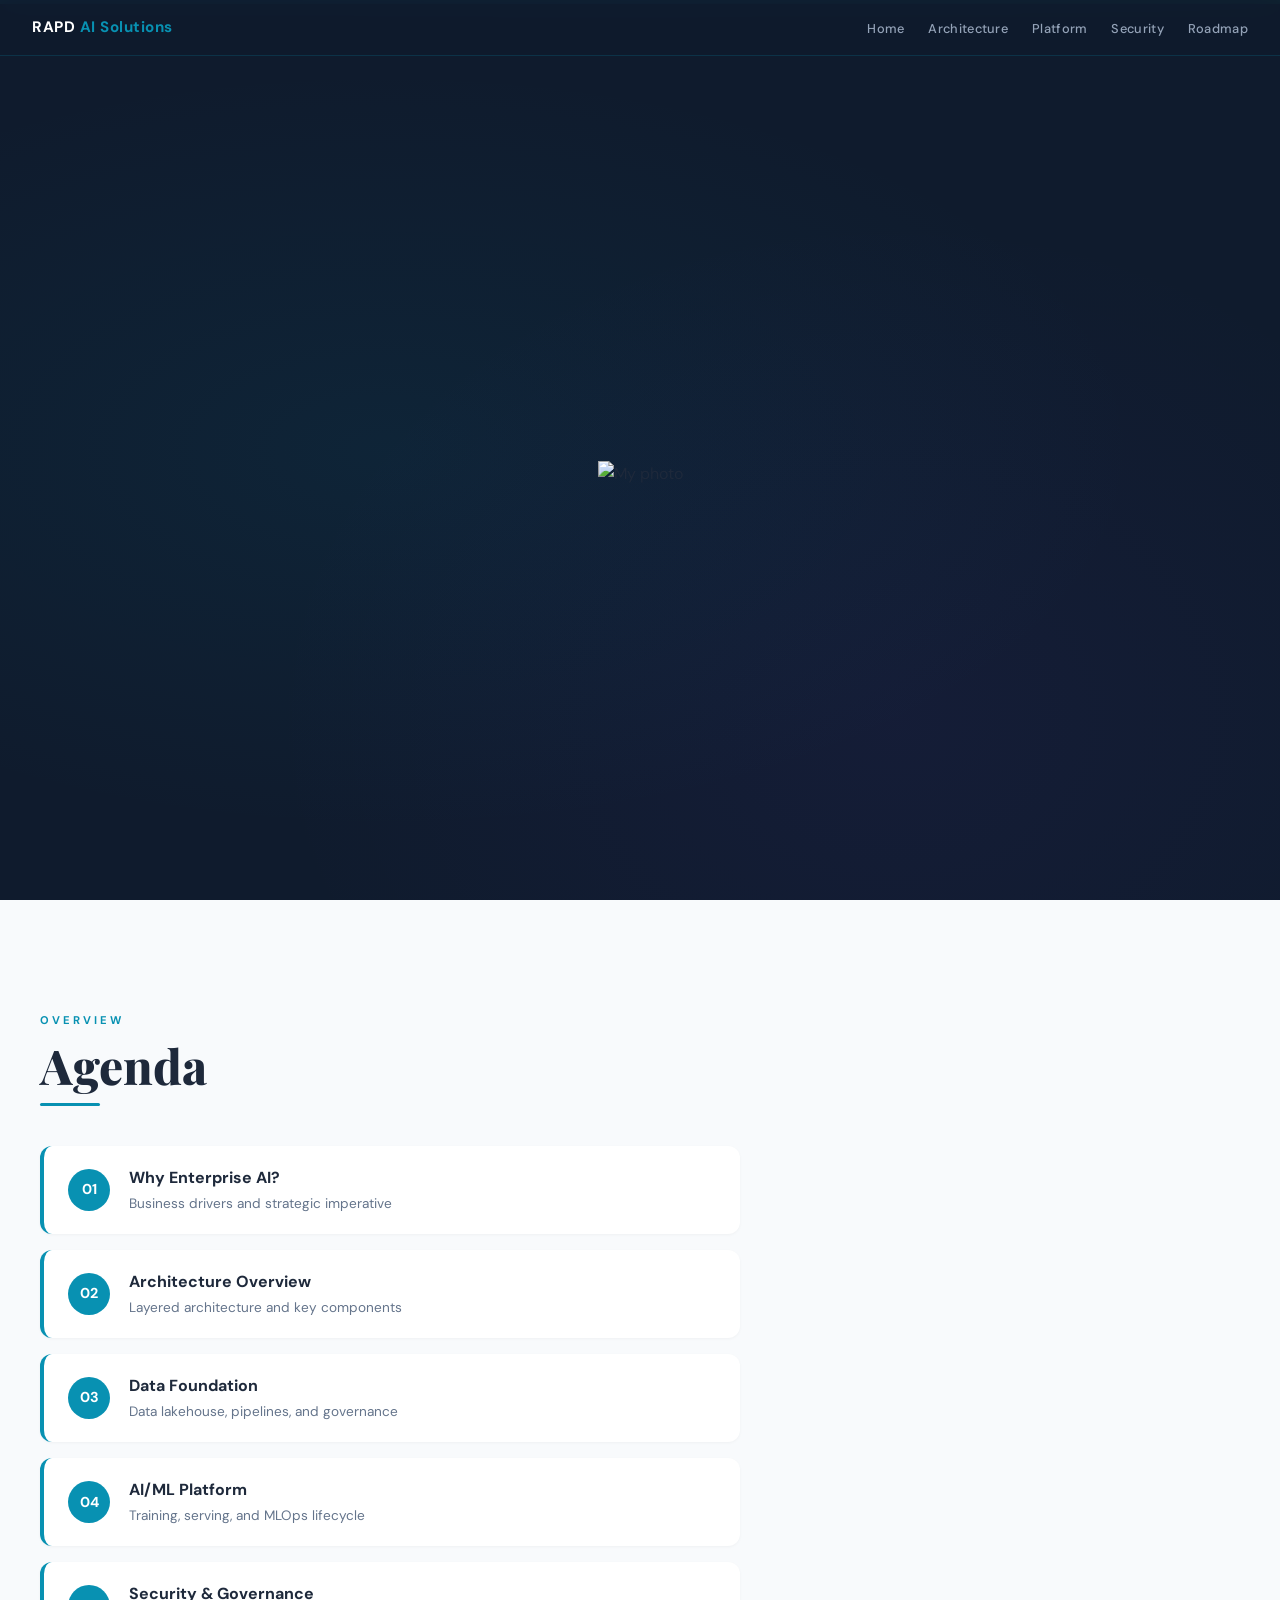
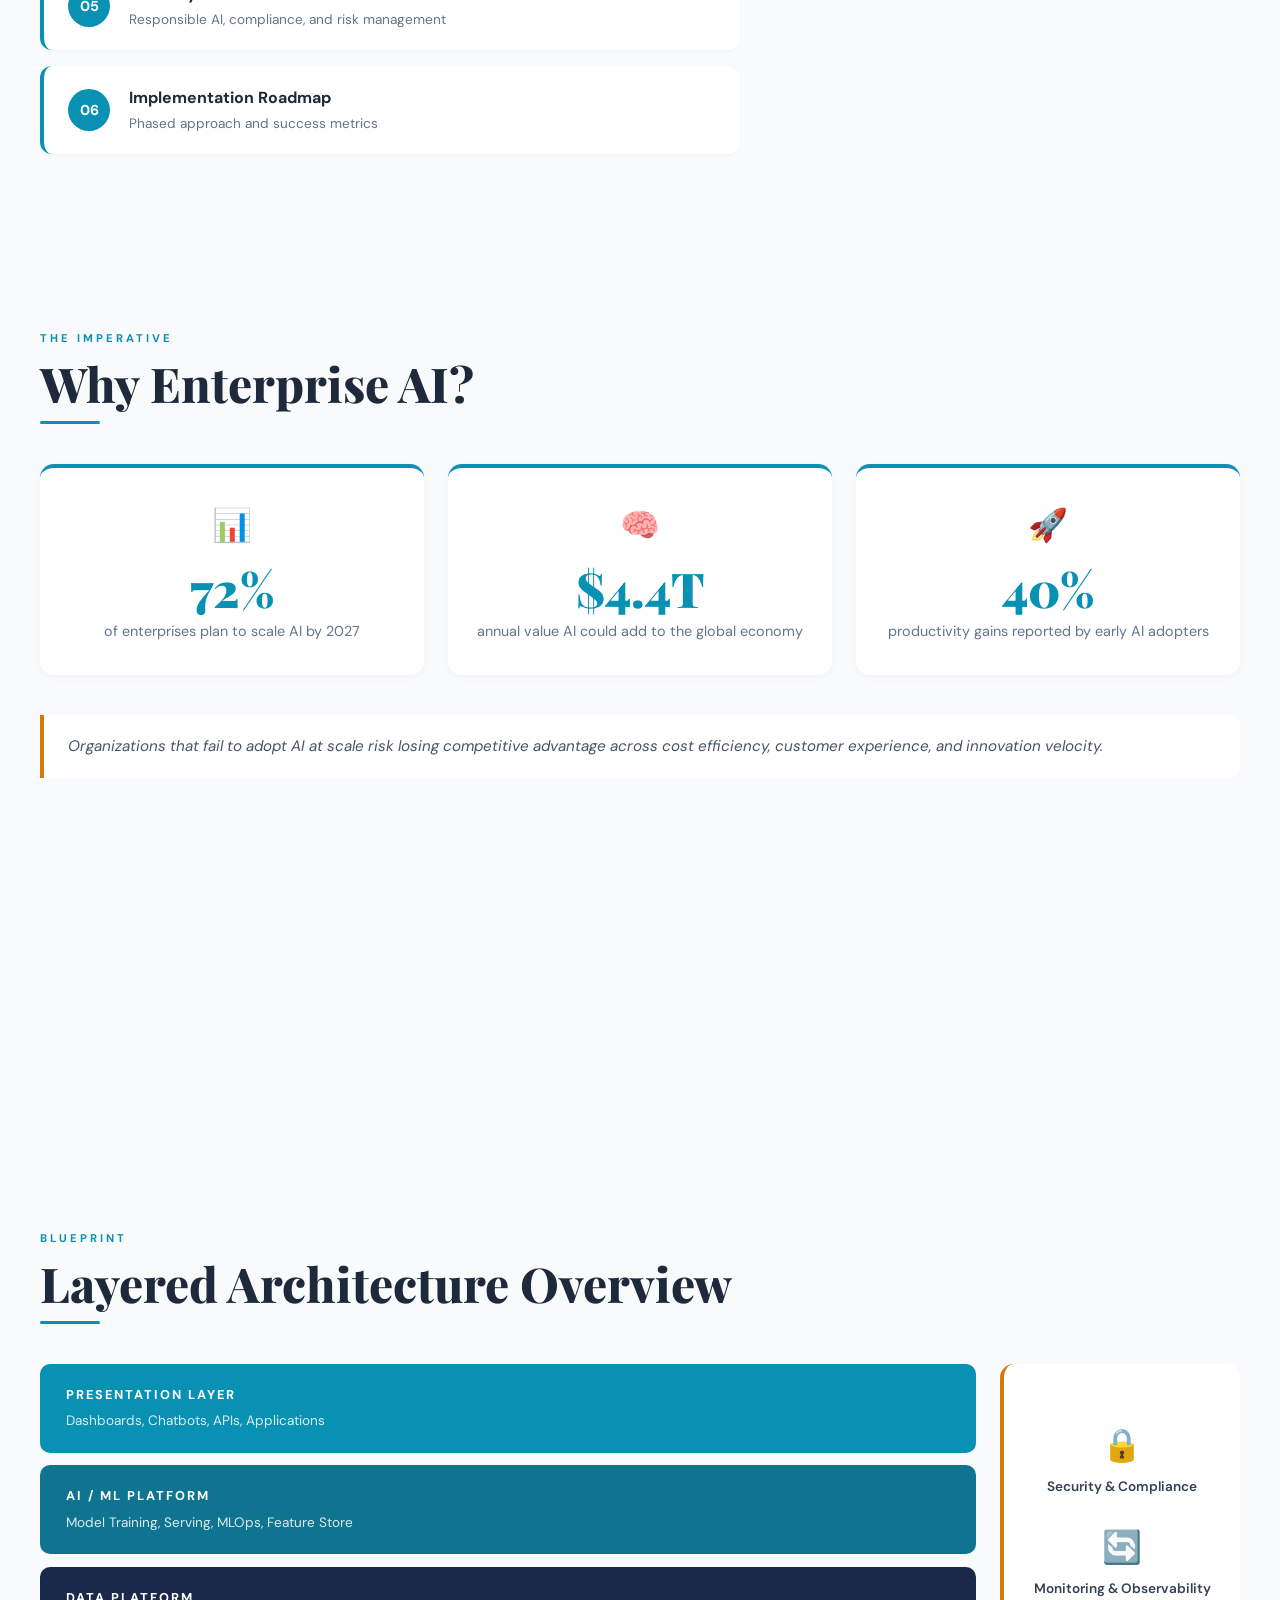
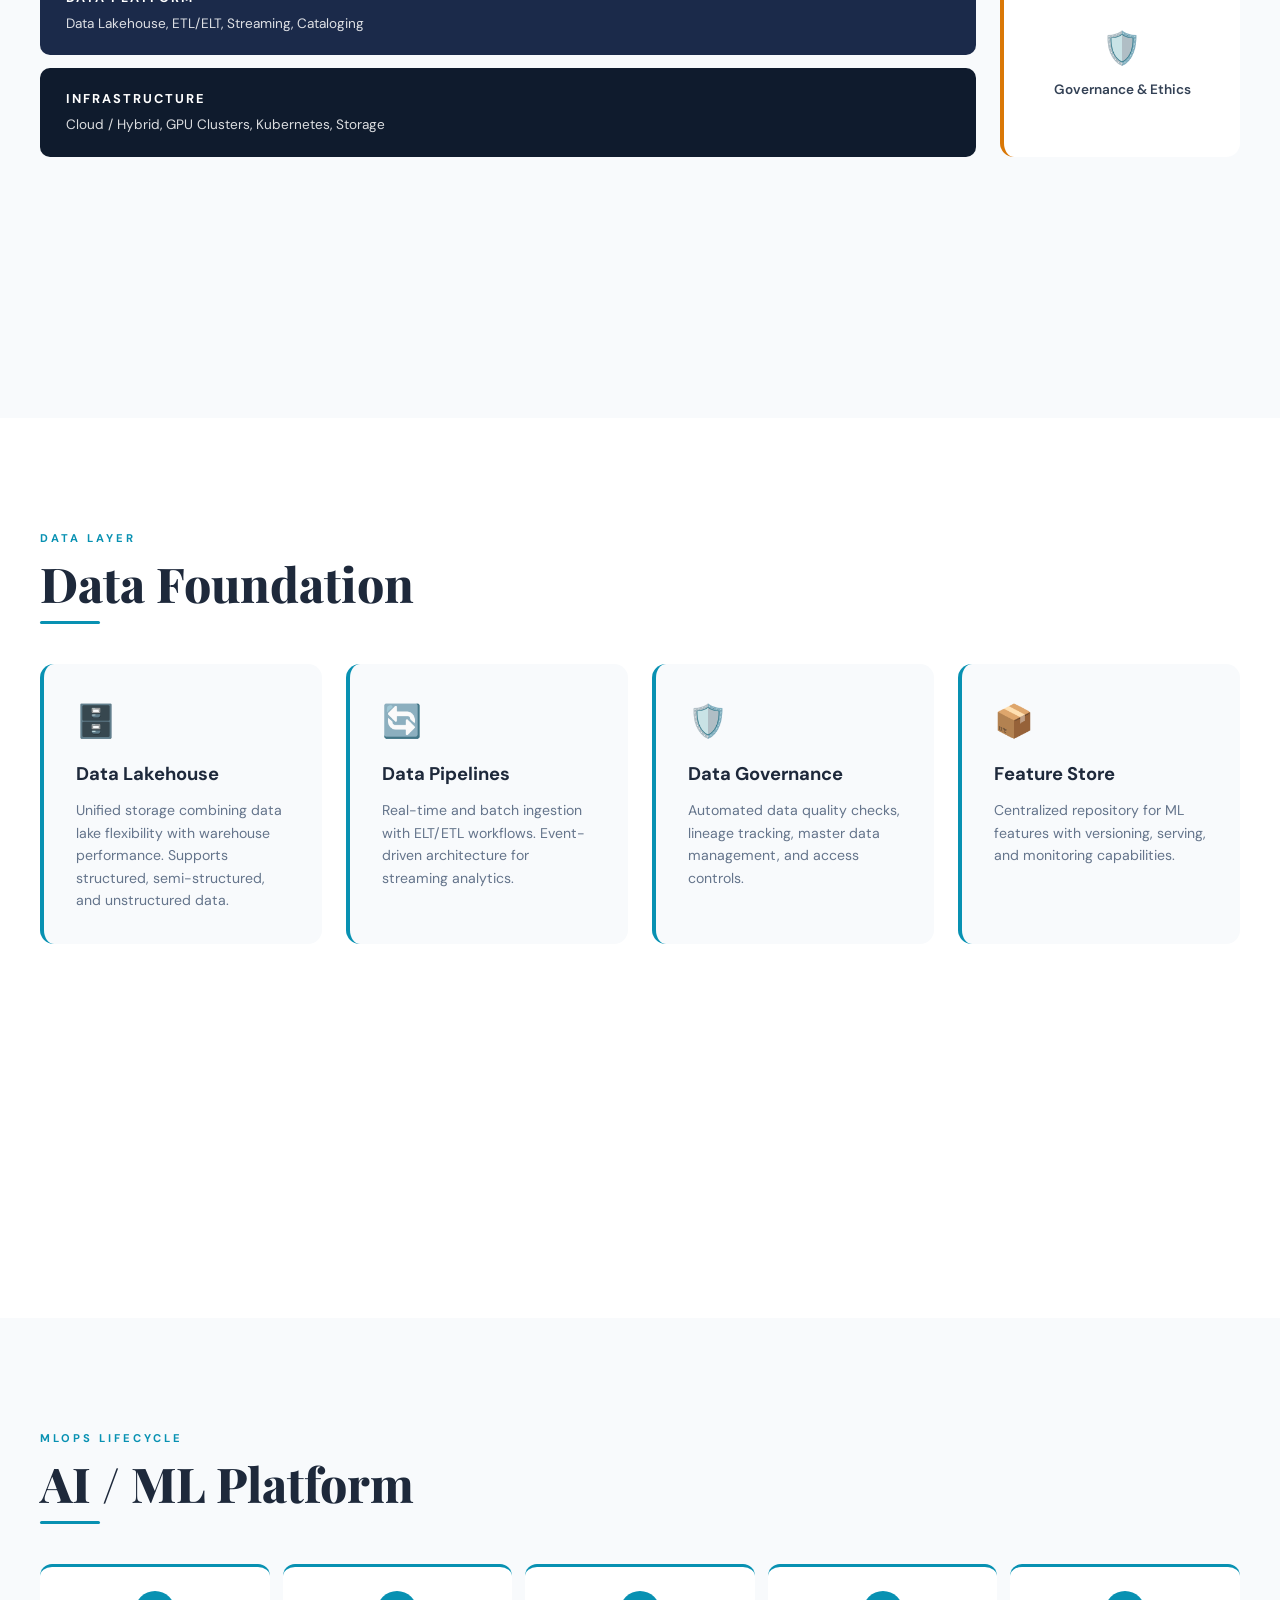
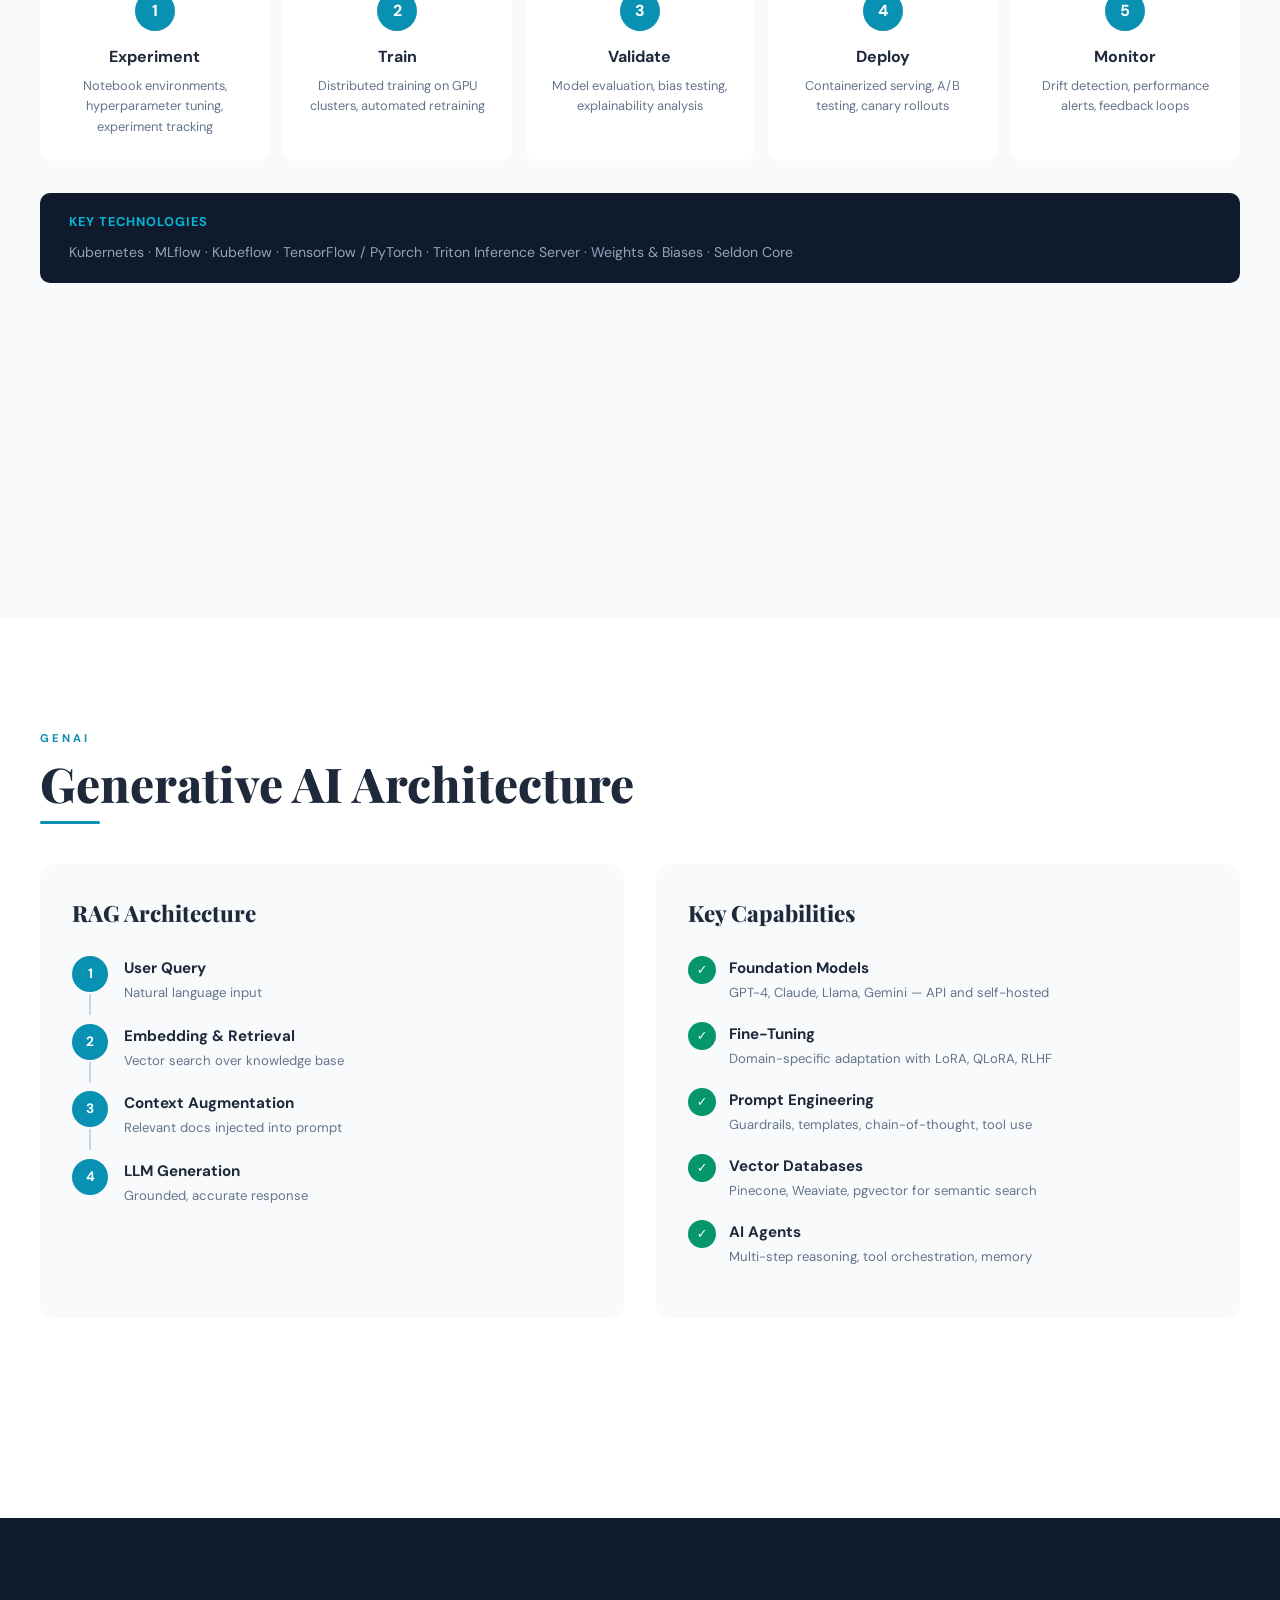
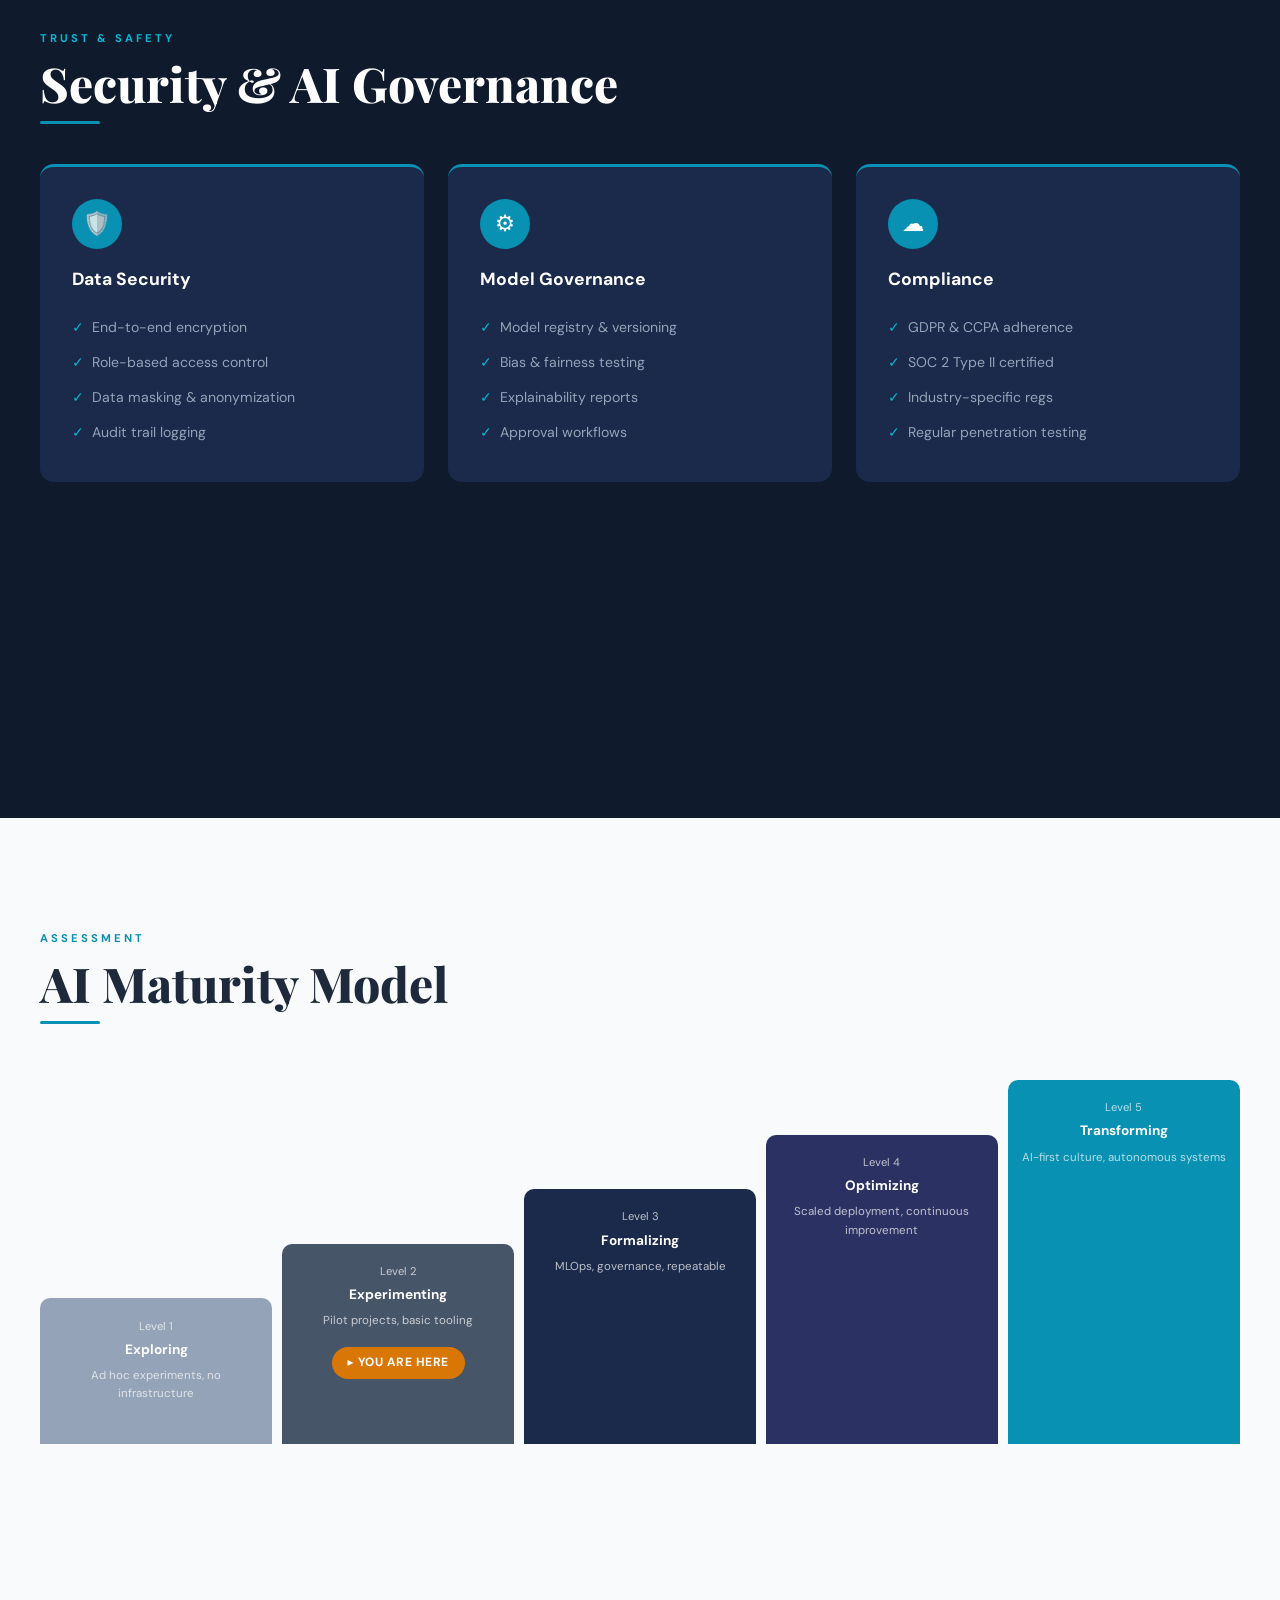
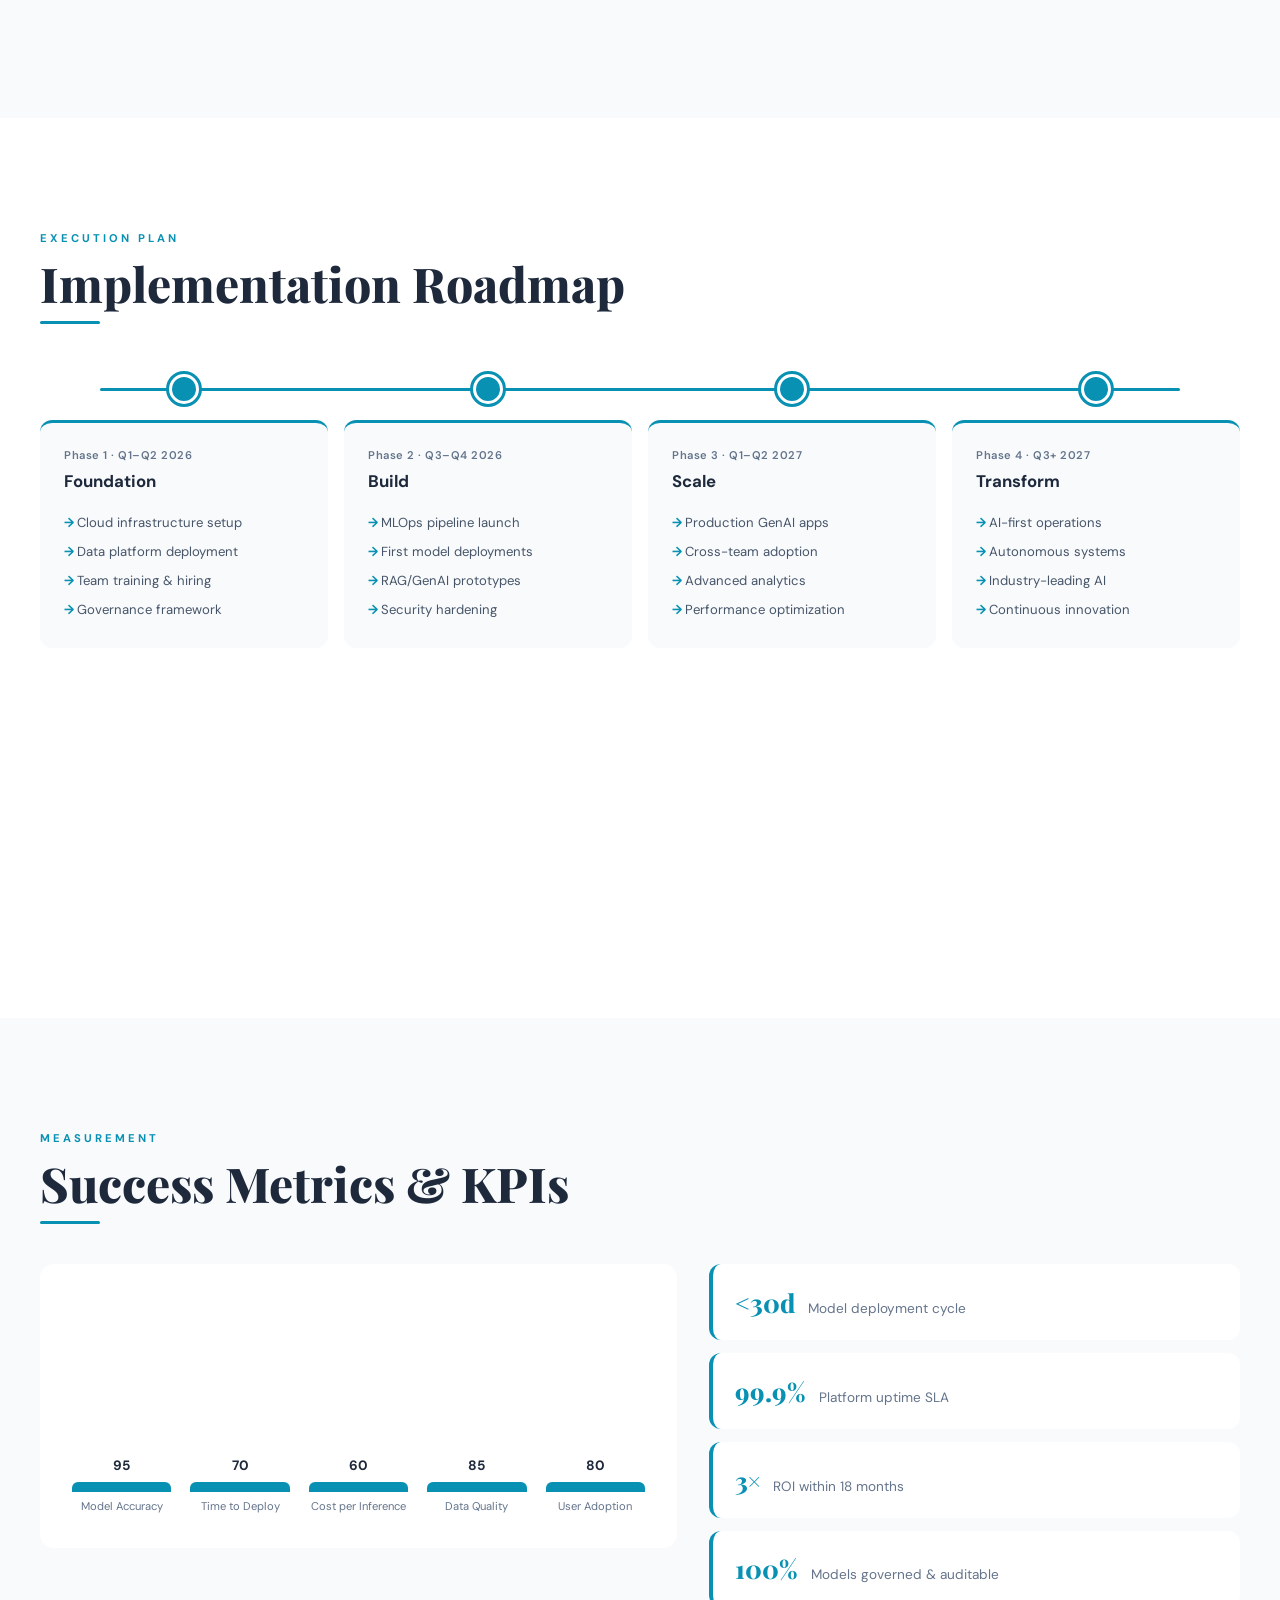
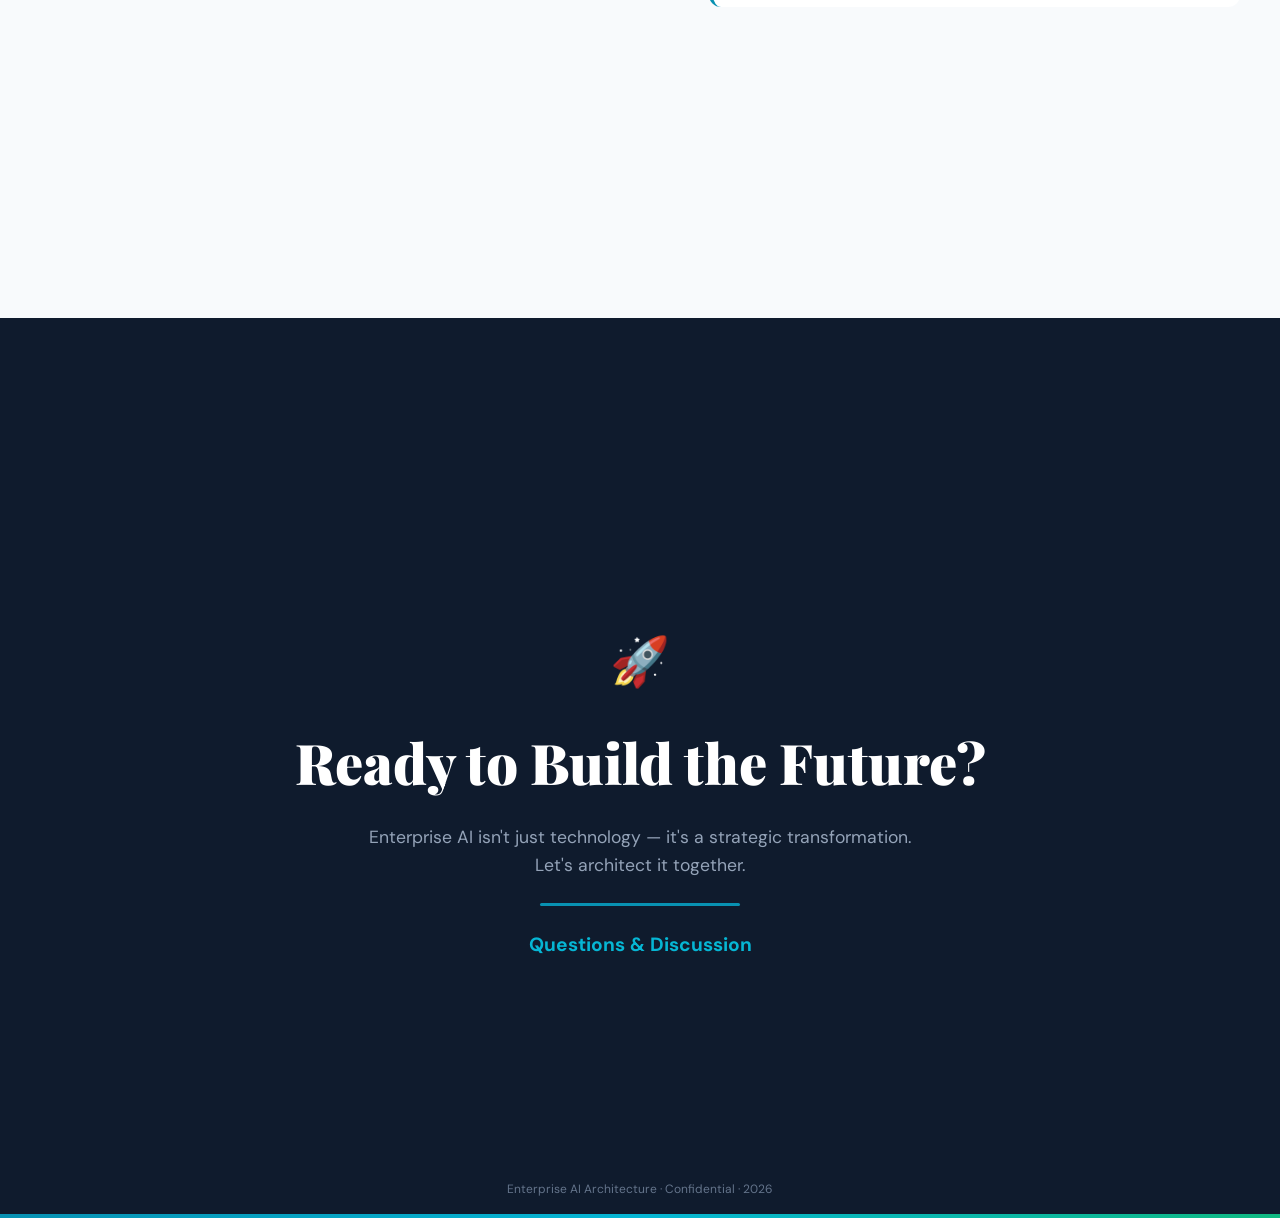
==== commit cdf1540e: "Update index1.html" ====
--- a/index1.html
+++ b/index1.html
@@ -693,10 +693,7 @@
 <!-- SLIDE 1: HERO -->
 <section class="hero" id="hero">
   <div class="hero-content">
-    <div class="brain-icon">🧠</div>
-    <h1>Enterprise AI<br>Architecture</h1>
-    <p class="subtitle">A Strategic Blueprint for Scalable, Secure, and Intelligent Systems</p>
-    <span class="badge">Confidential · 2026</span>
+    <img src="https://drive.google.com/file/d/1LcbC9yhlDI_NO3SloSn12Ca0e5YxKa4U/view?usp=sharing" alt="My photo">
   </div>
 </section>
 
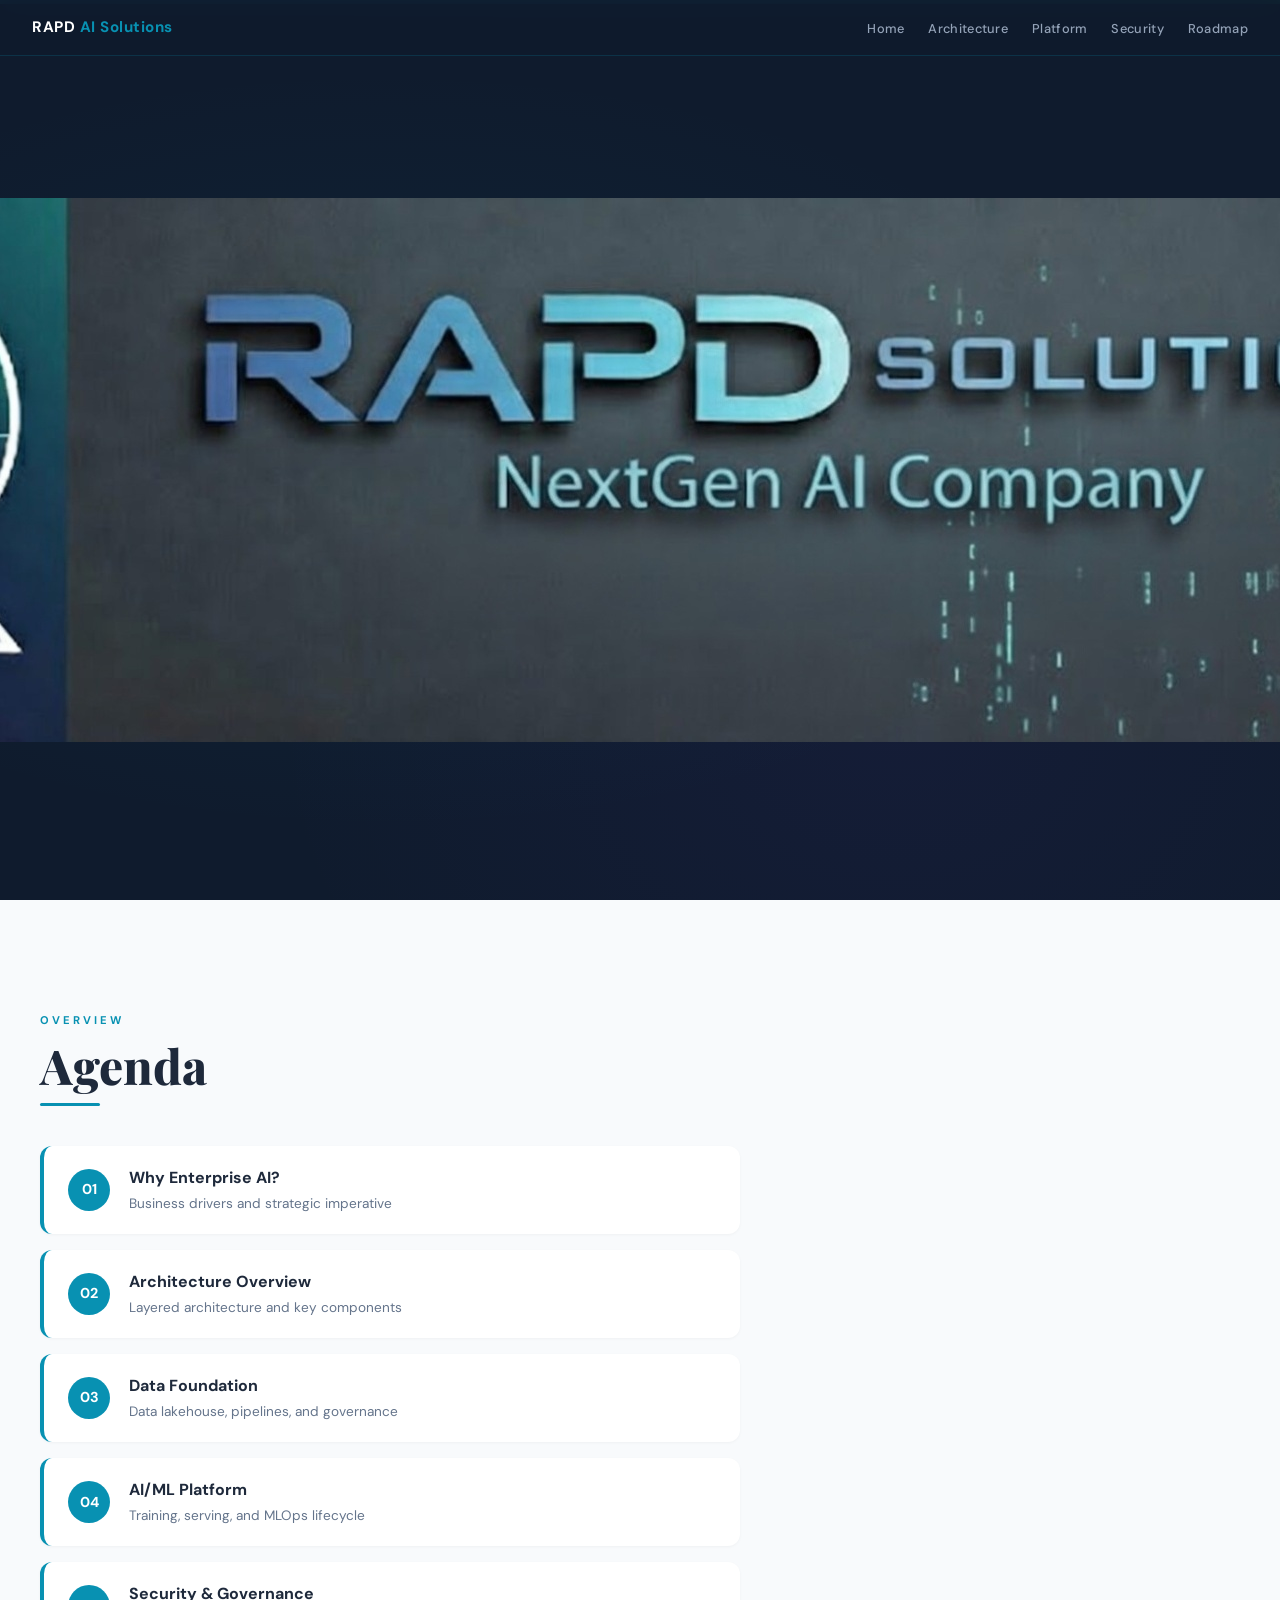
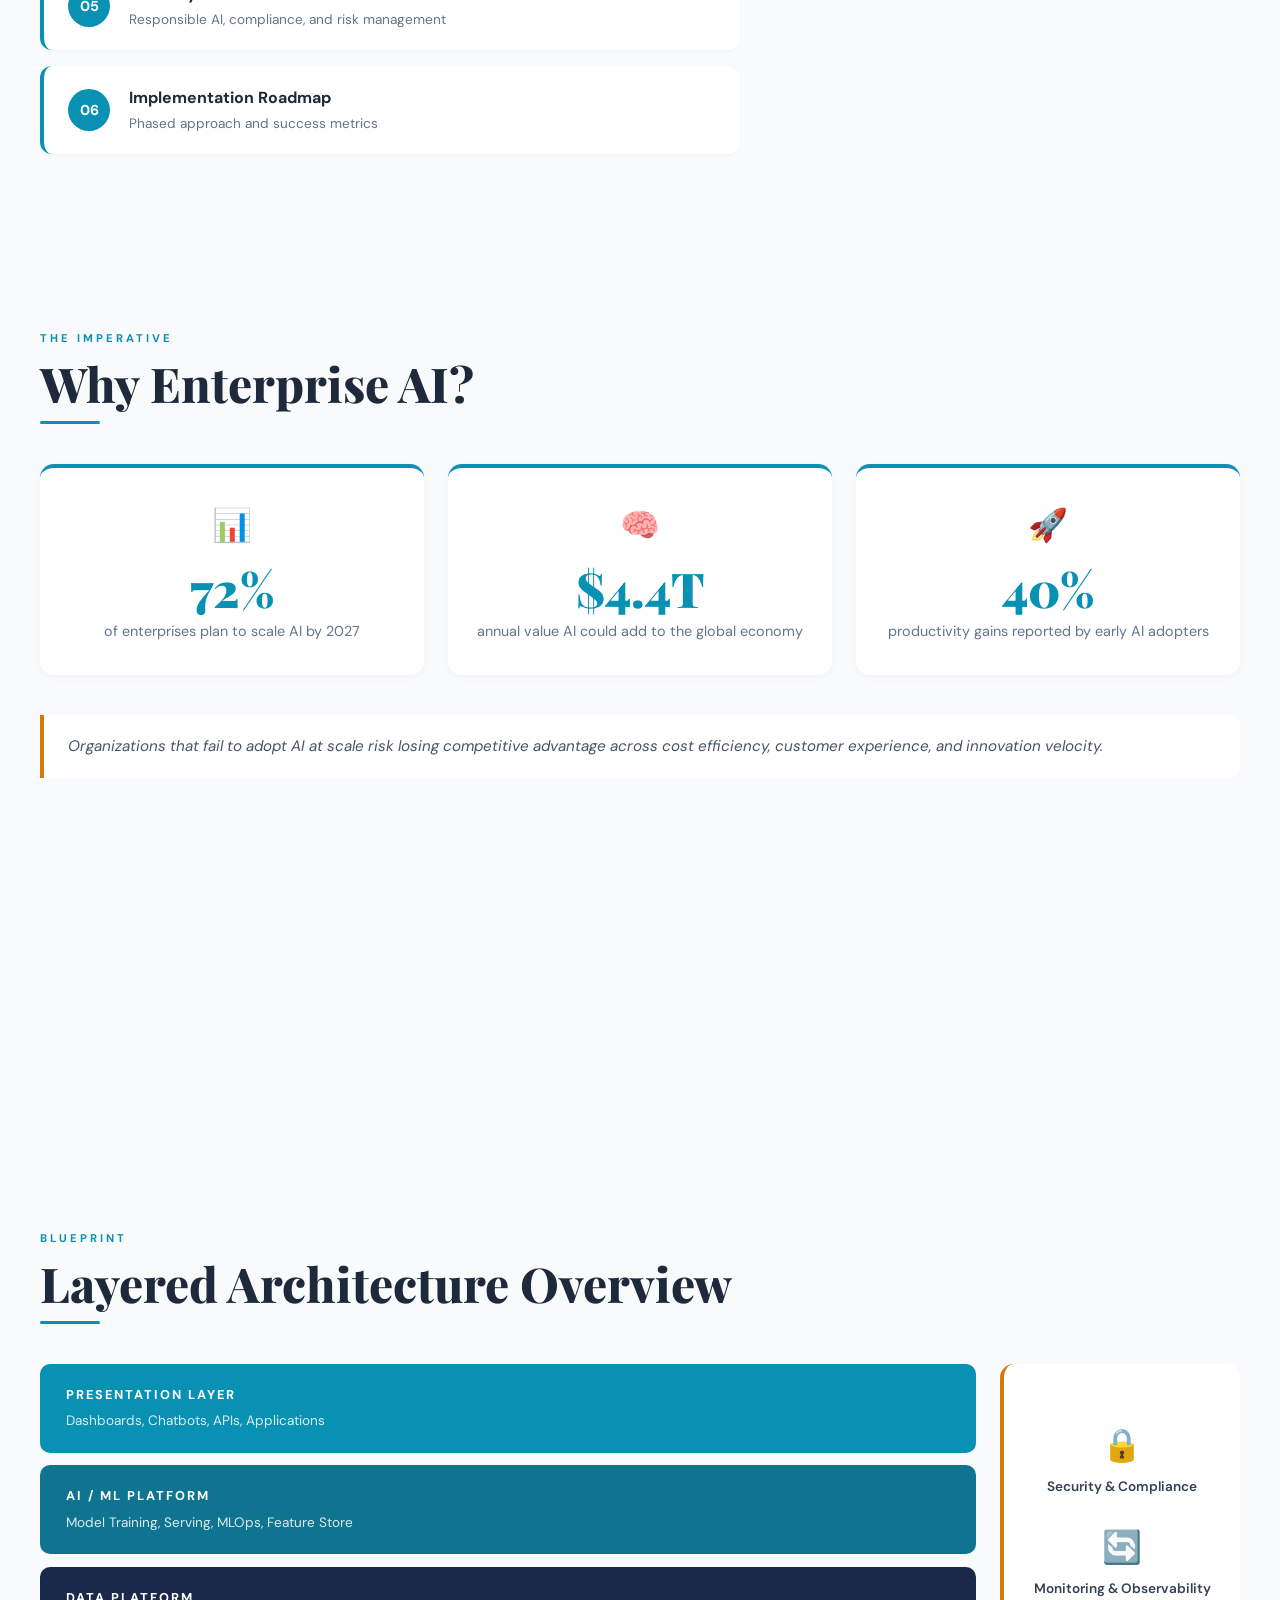
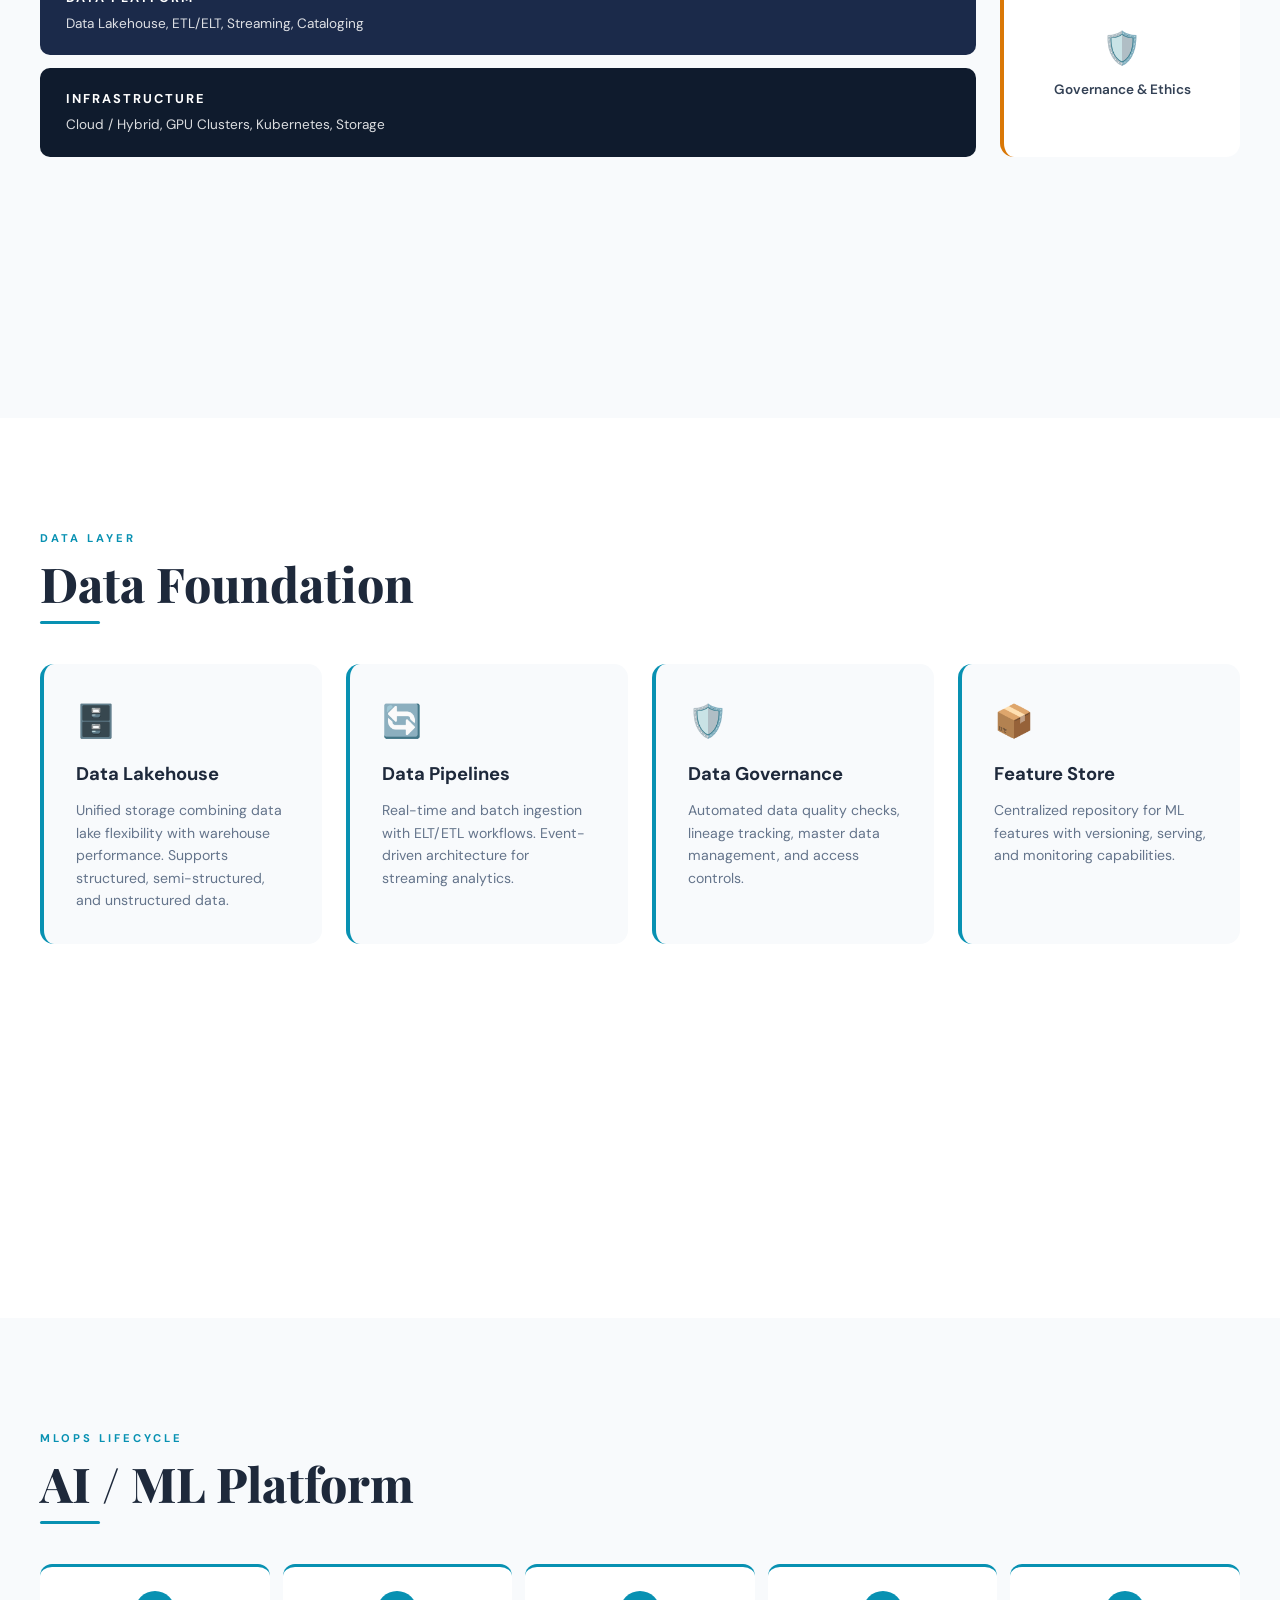
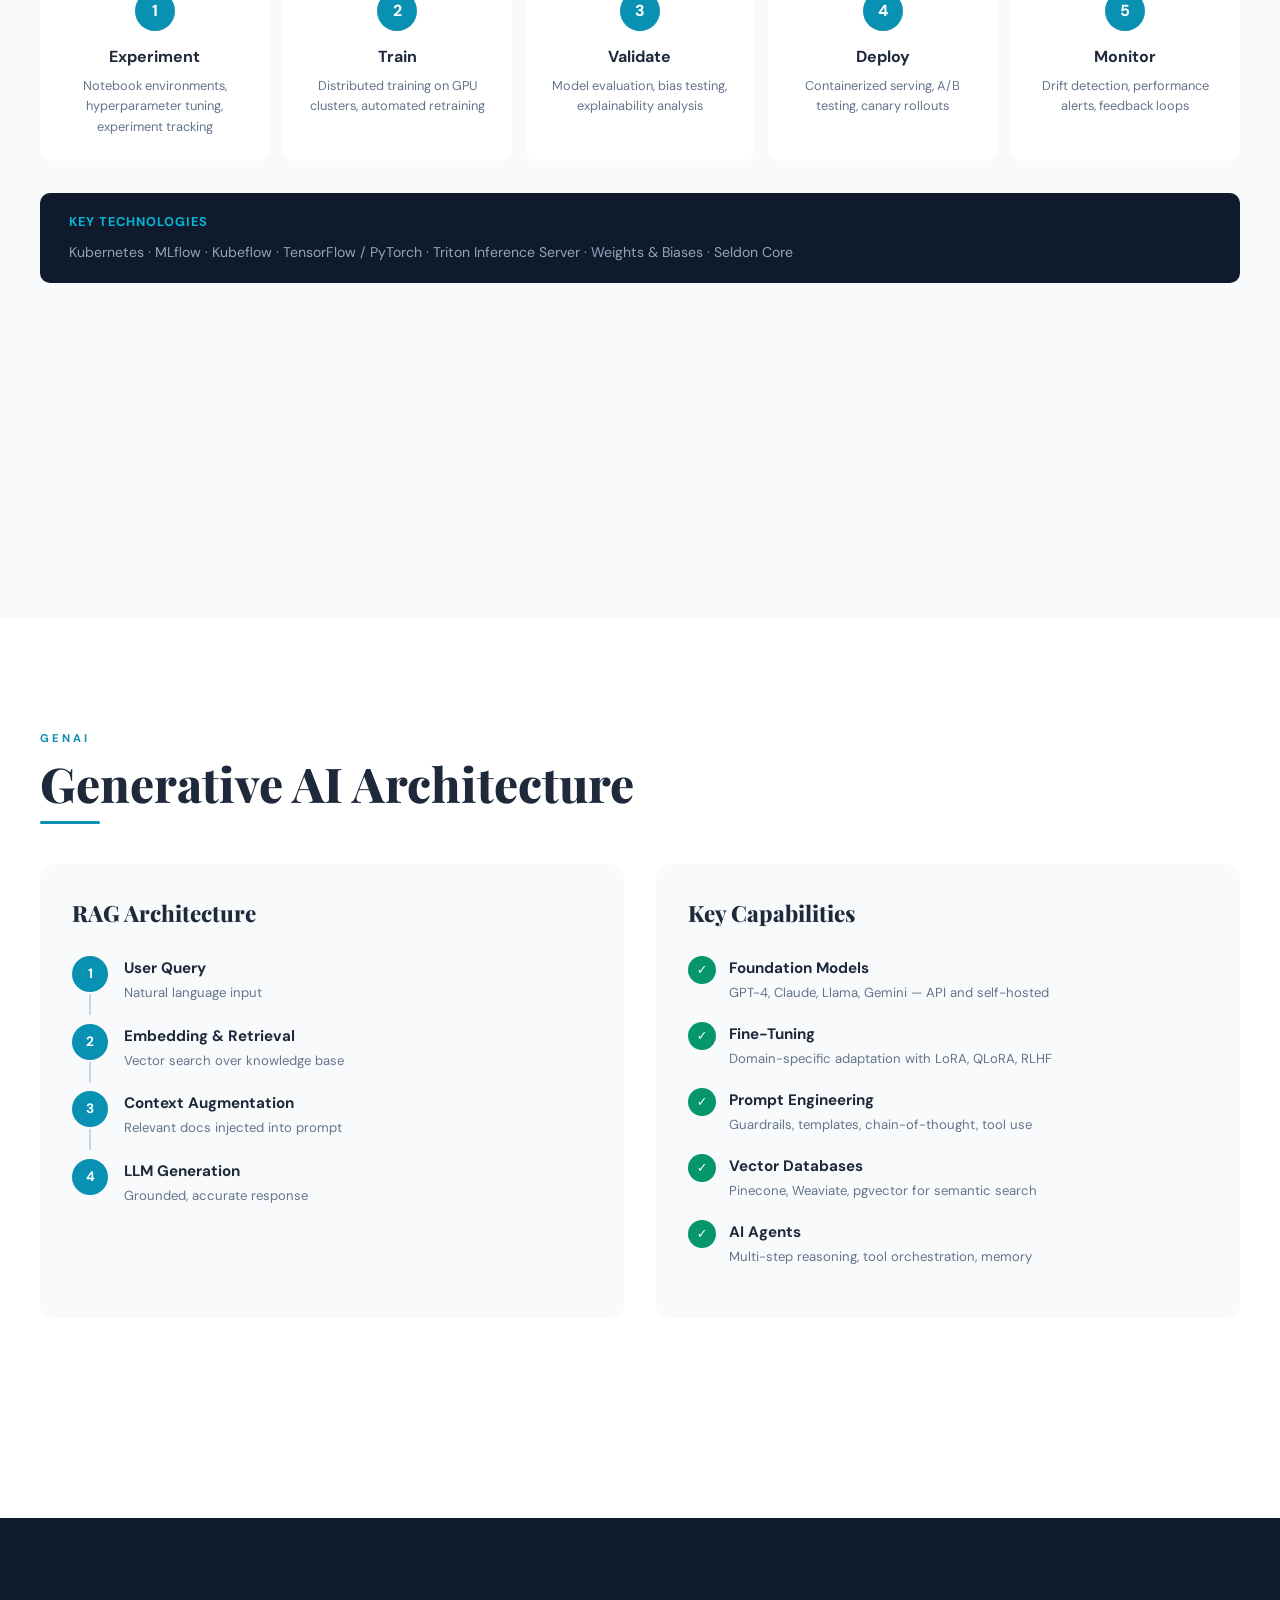
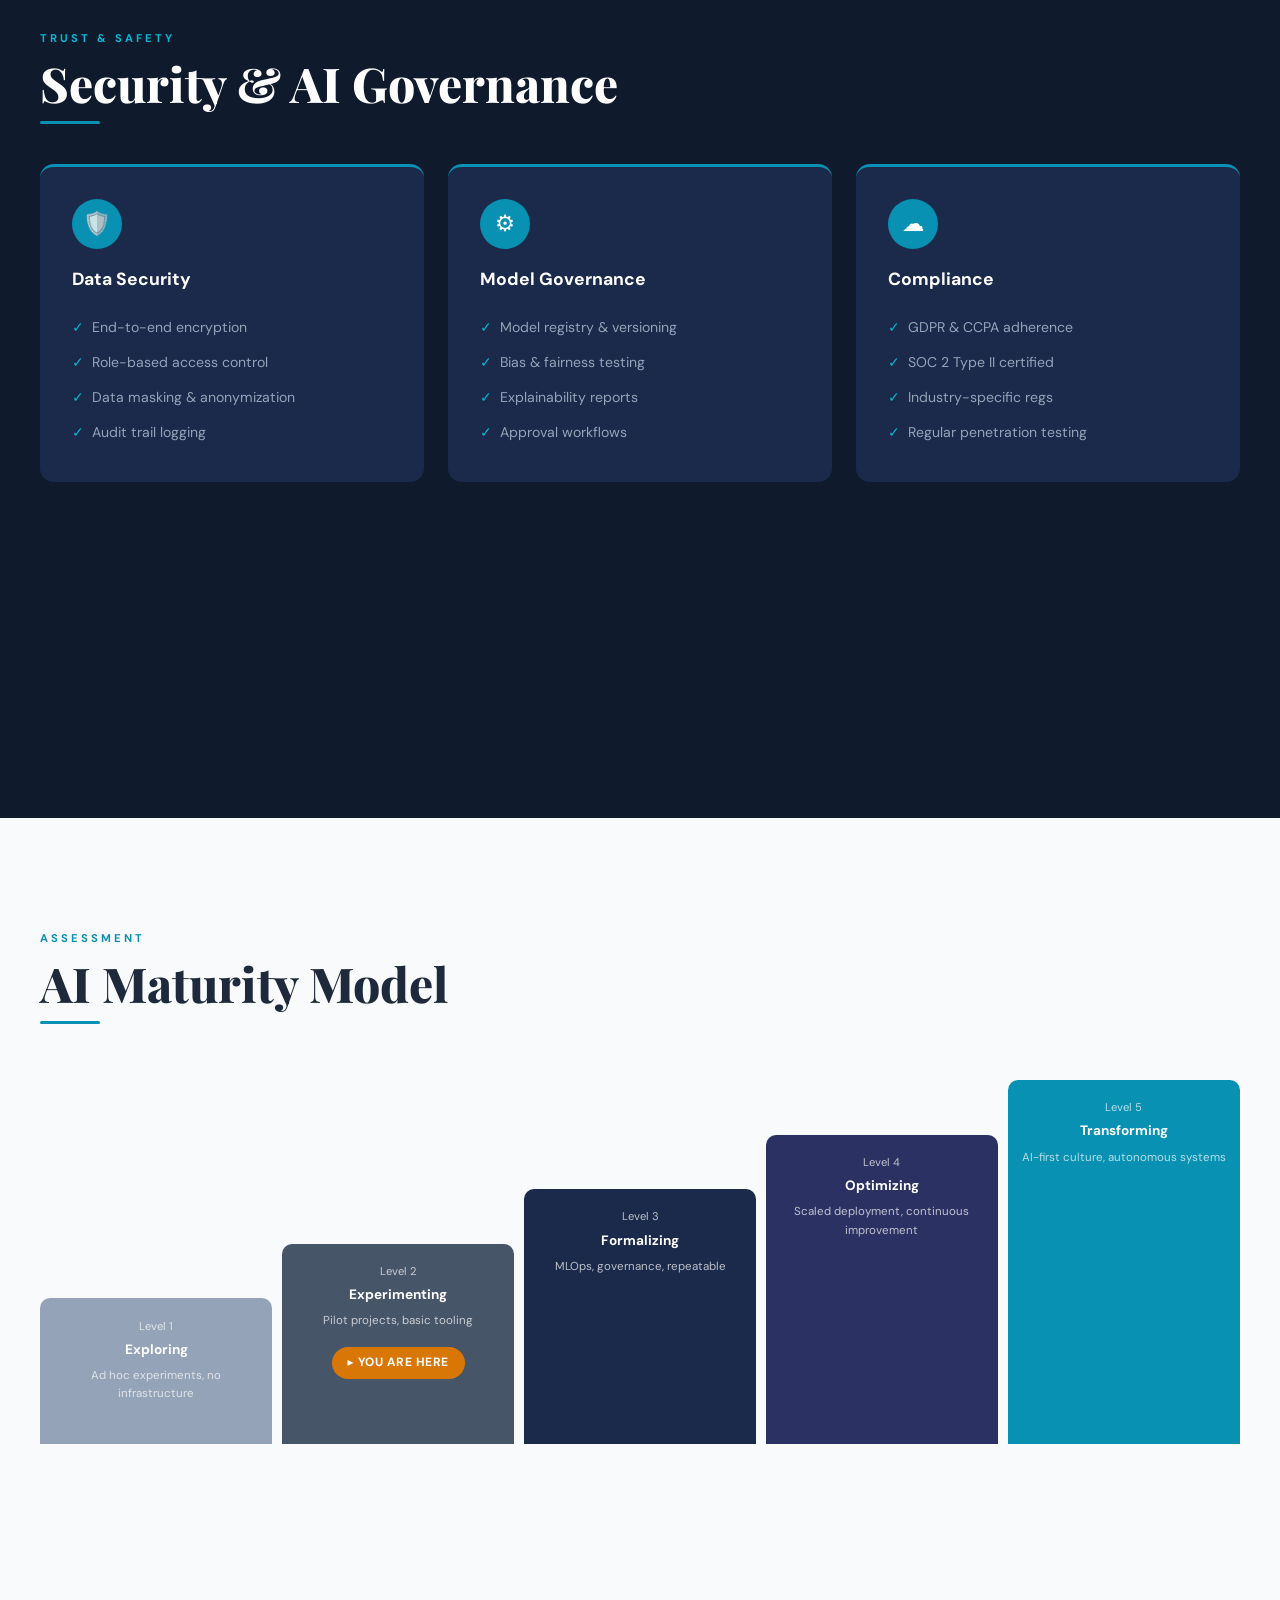
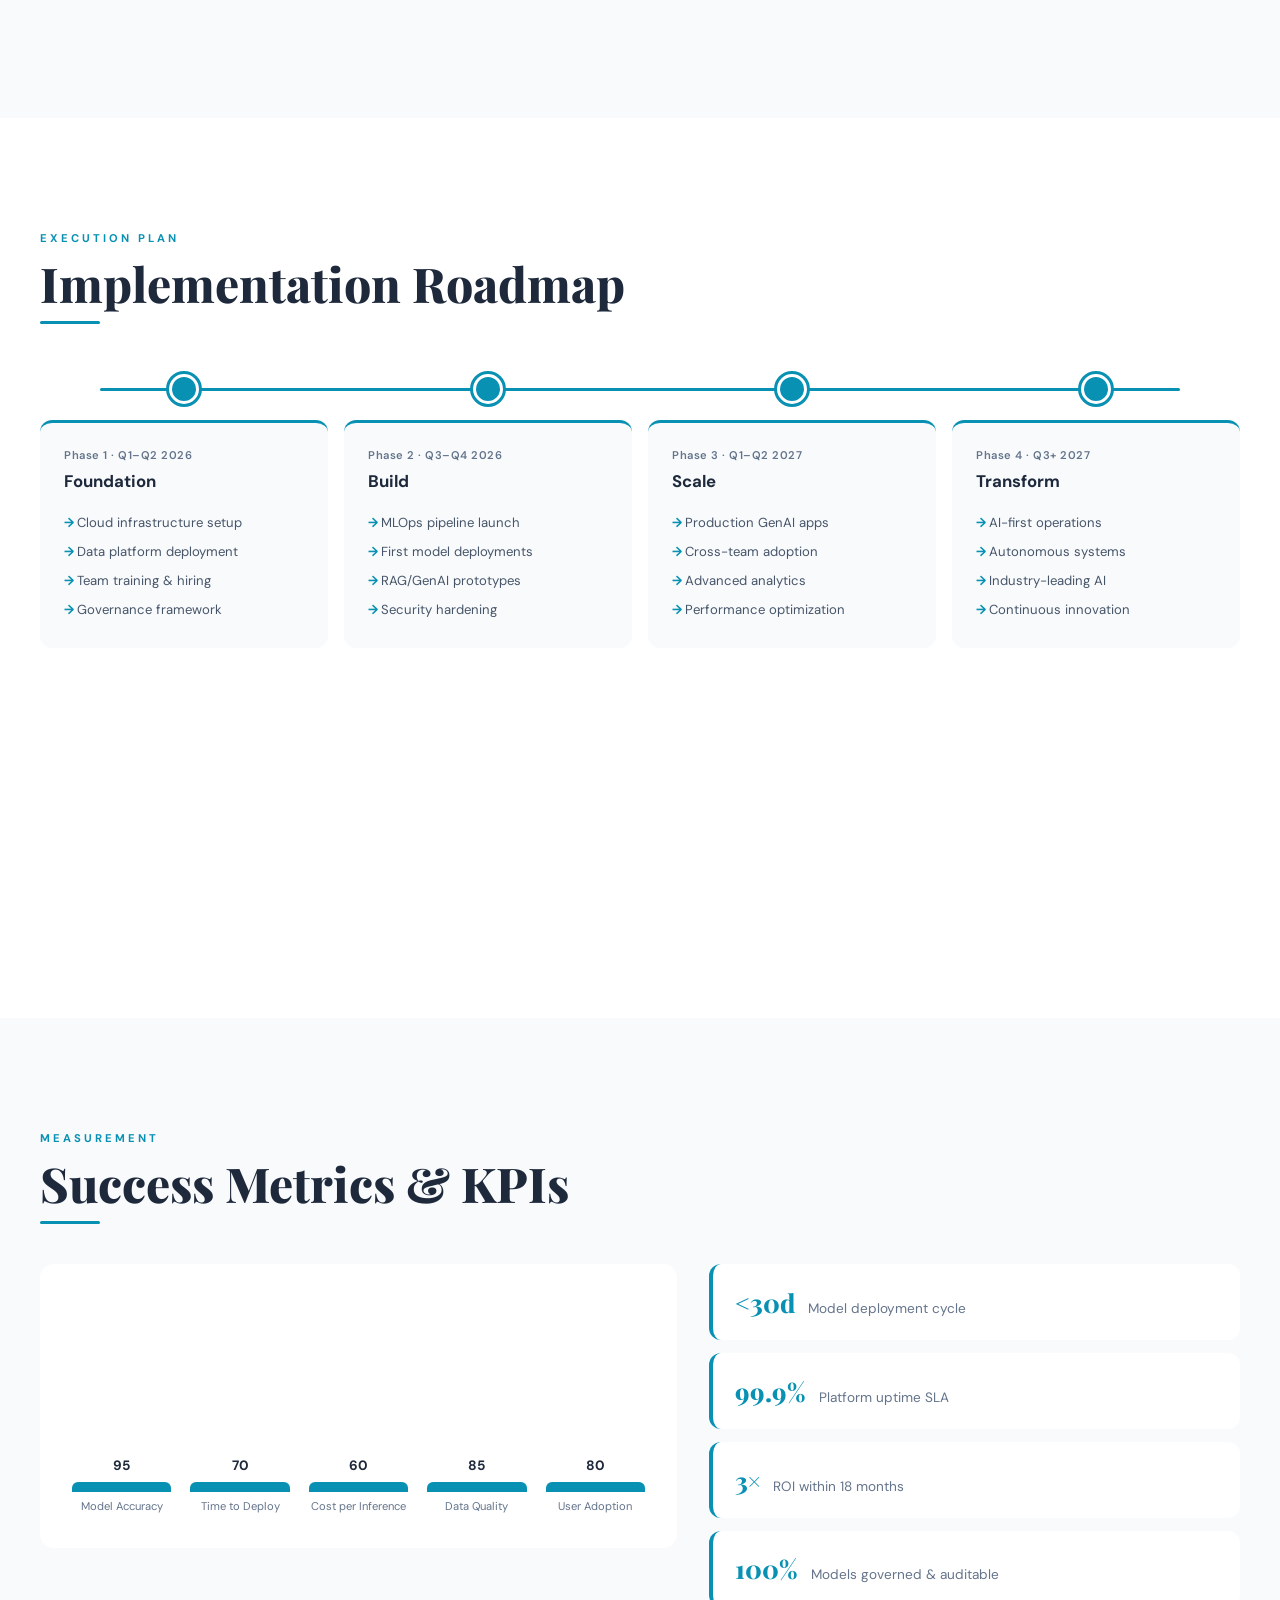
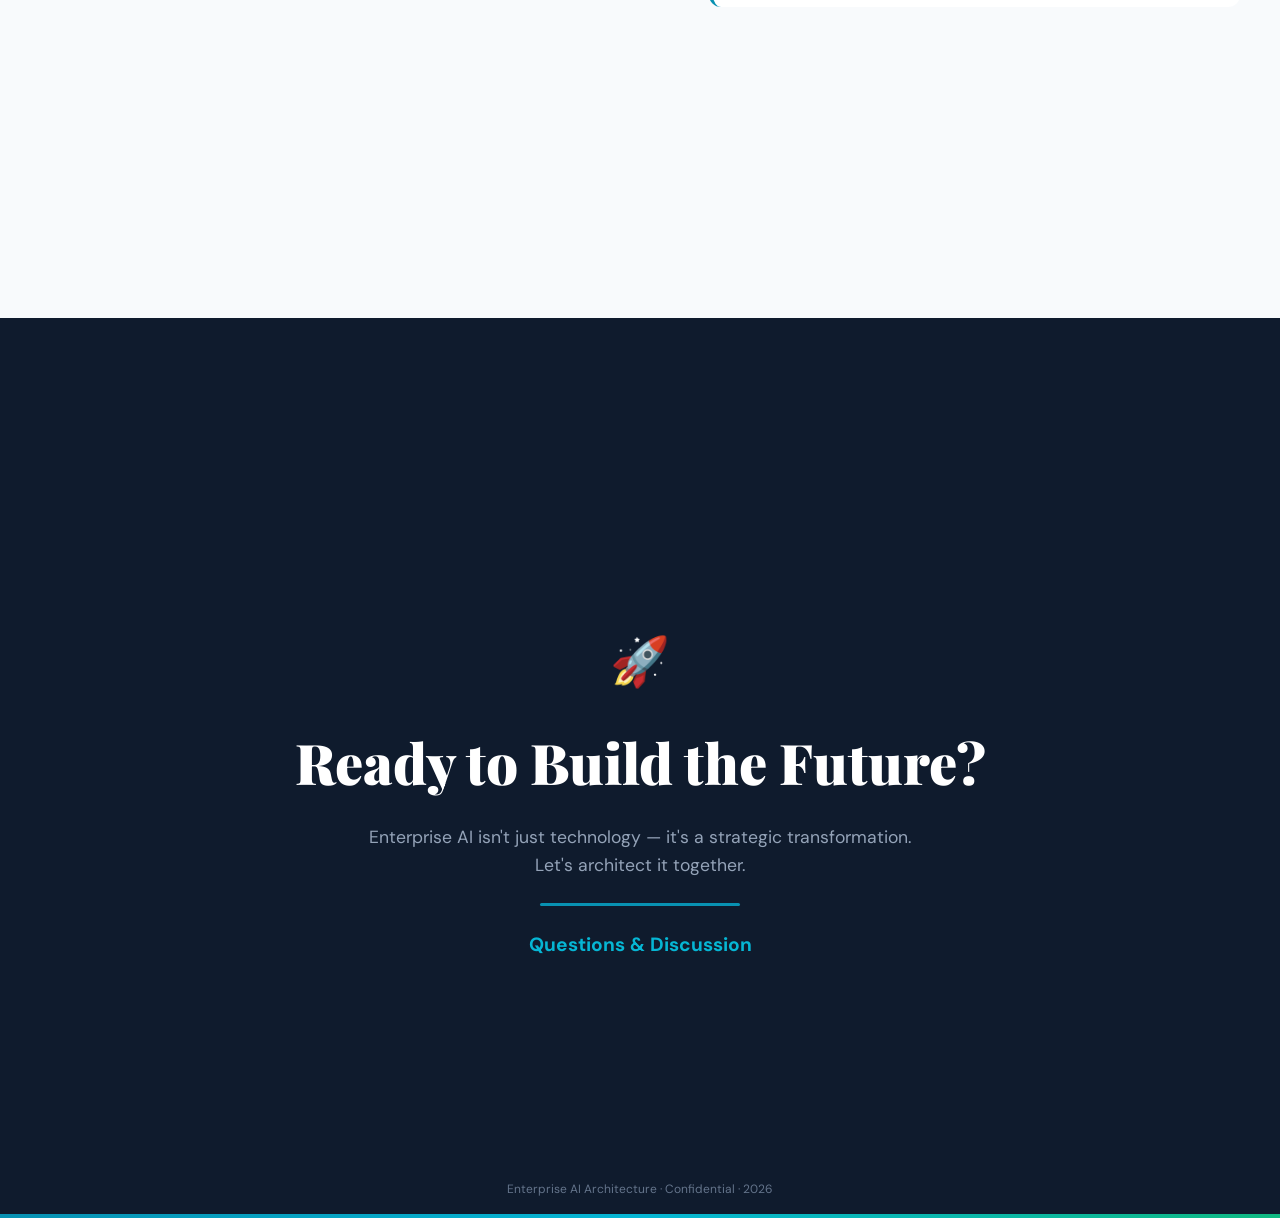
==== commit 3190fd4c: "Update index1.html" ====
--- a/index1.html
+++ b/index1.html
@@ -693,7 +693,7 @@
 <!-- SLIDE 1: HERO -->
 <section class="hero" id="hero">
   <div class="hero-content">
-    <img src="https://drive.google.com/file/d/1LcbC9yhlDI_NO3SloSn12Ca0e5YxKa4U/view?usp=sharing" alt="My photo">
+    <img src="RAPDSolutions_Logo_New.jpg" alt="RAPD Solutions">
   </div>
 </section>
 
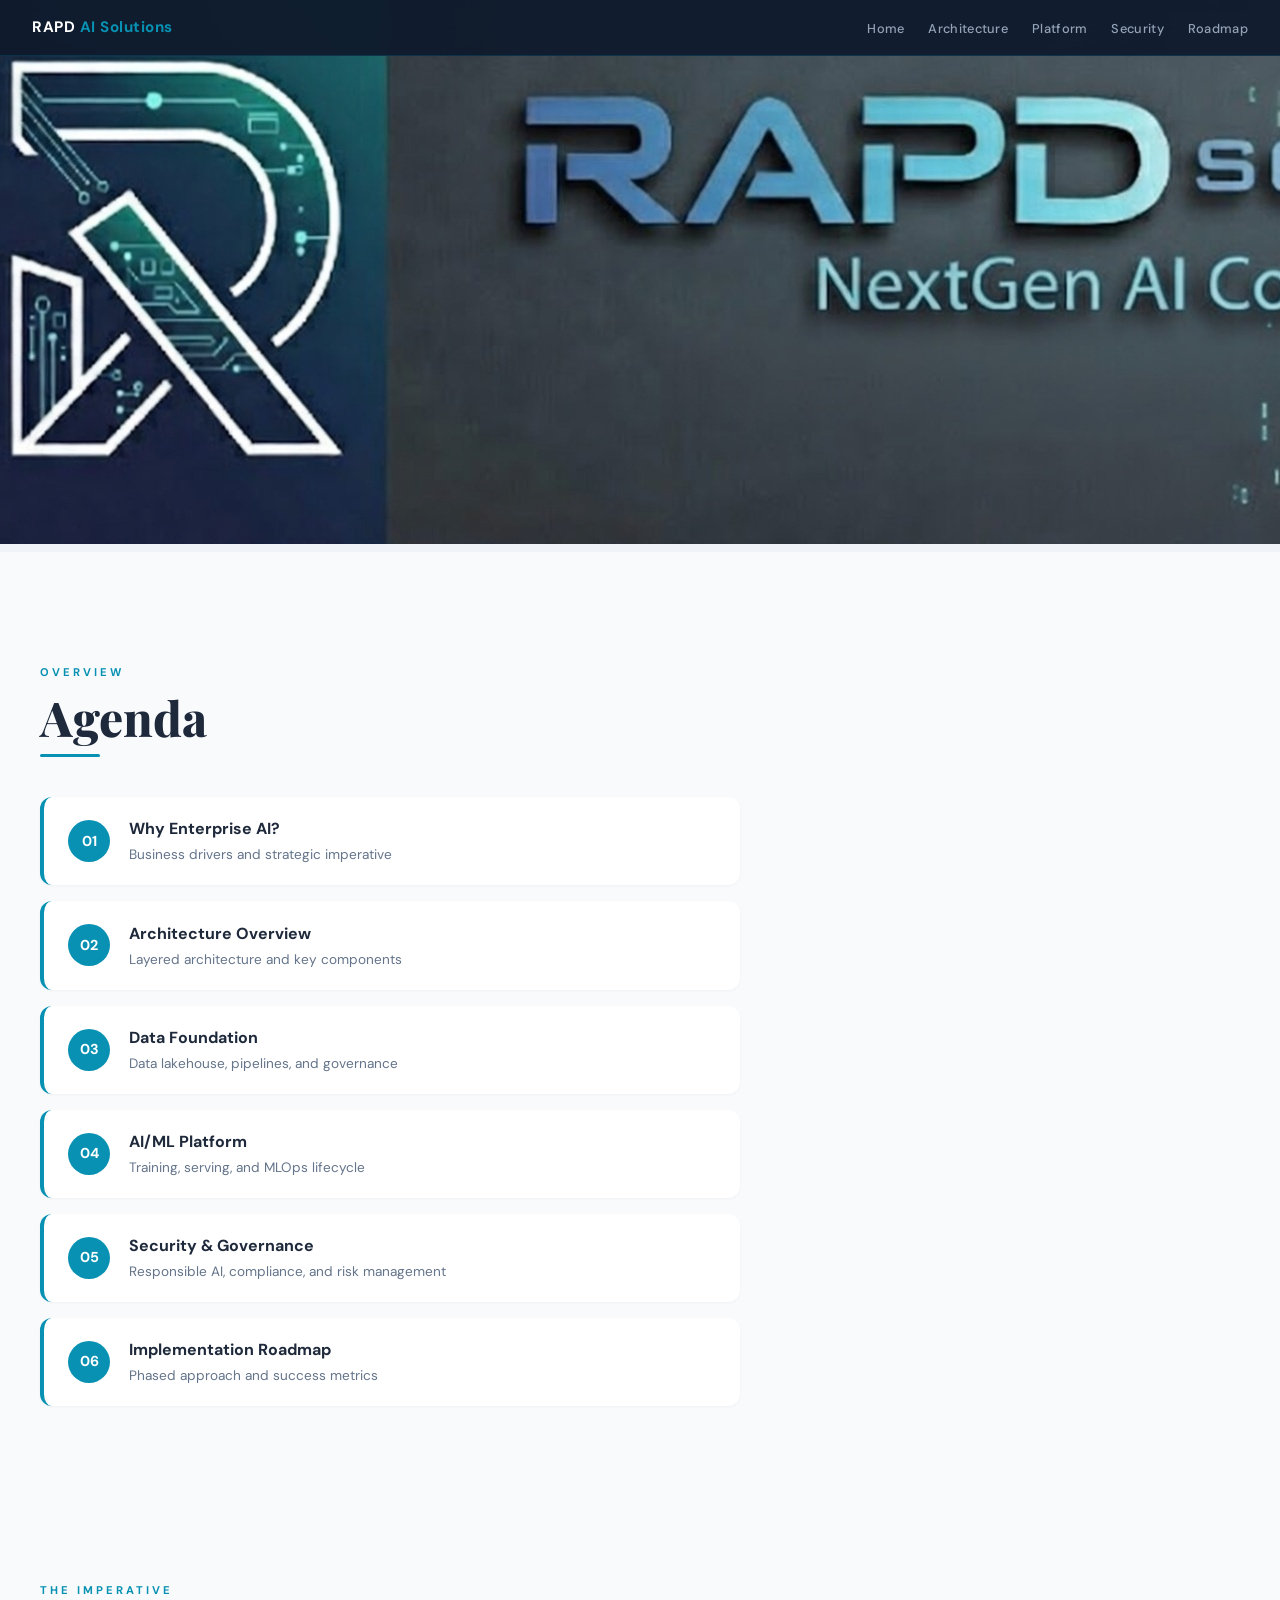
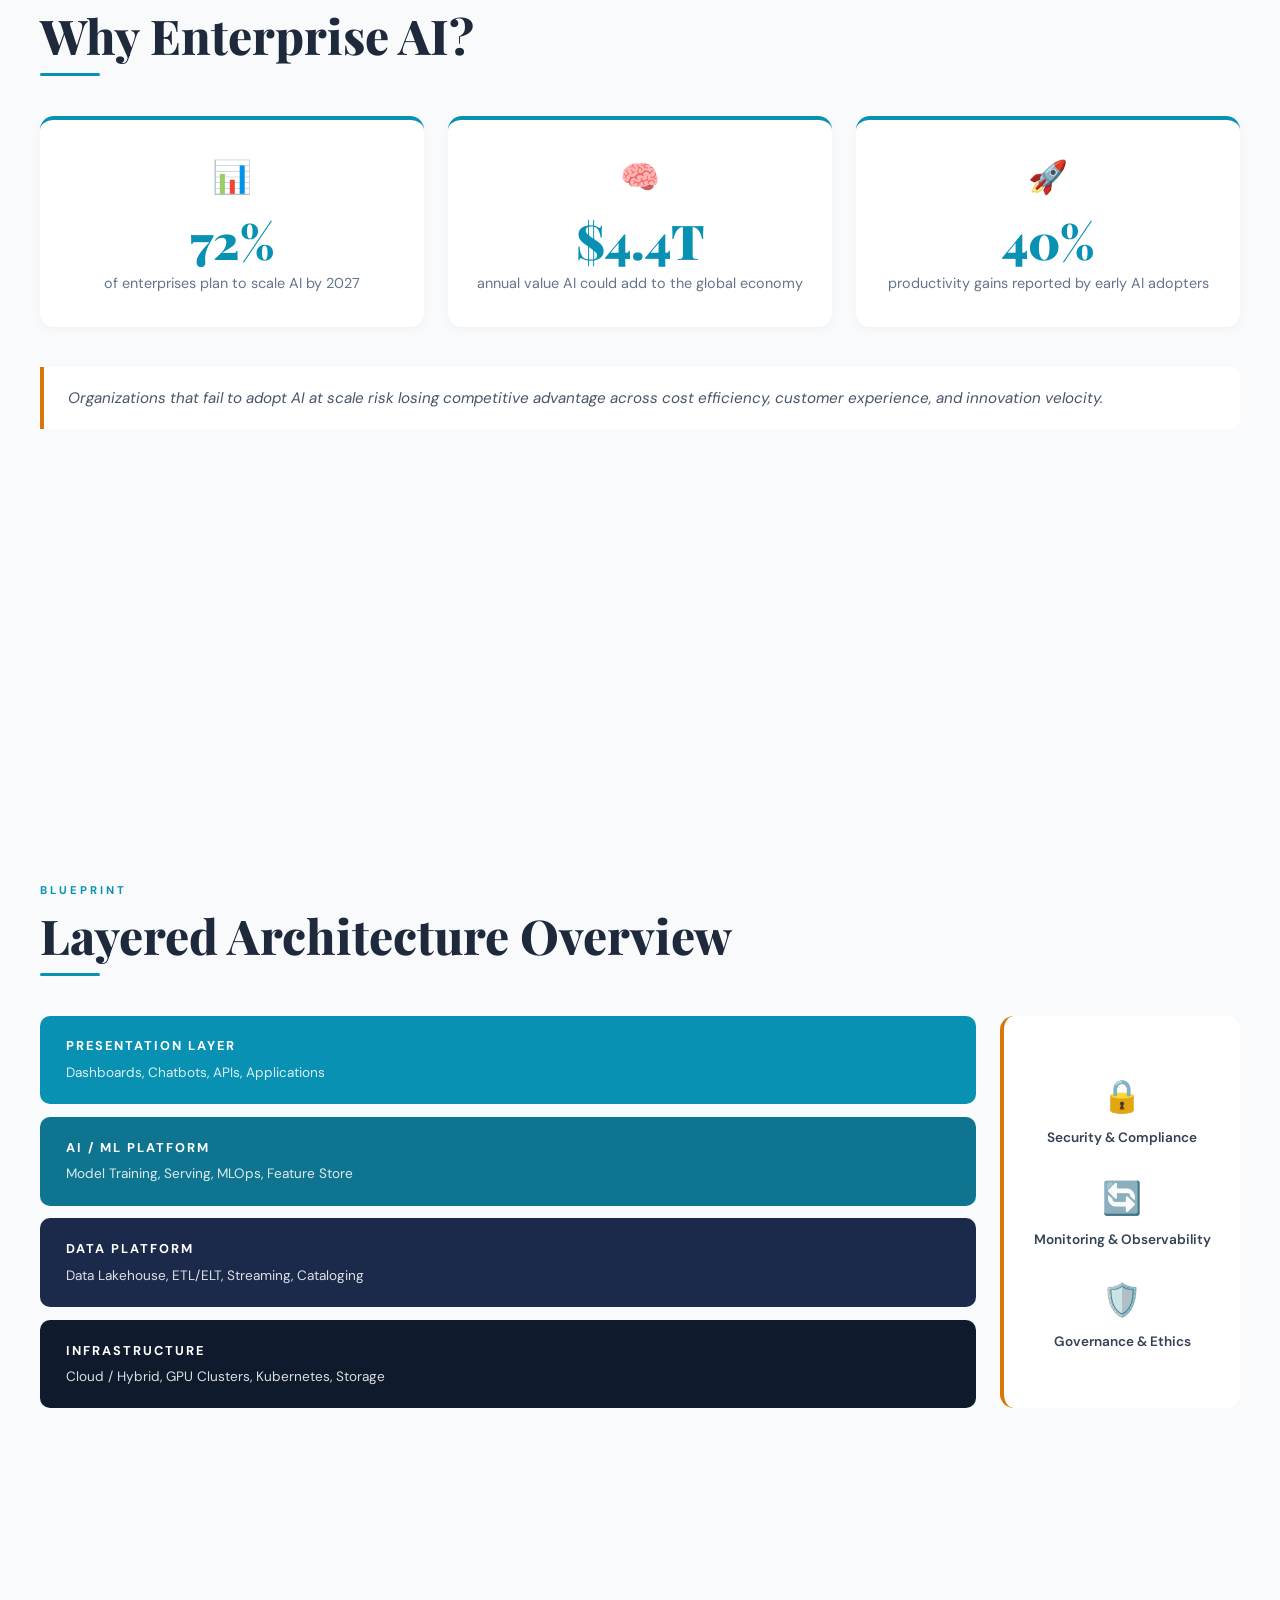
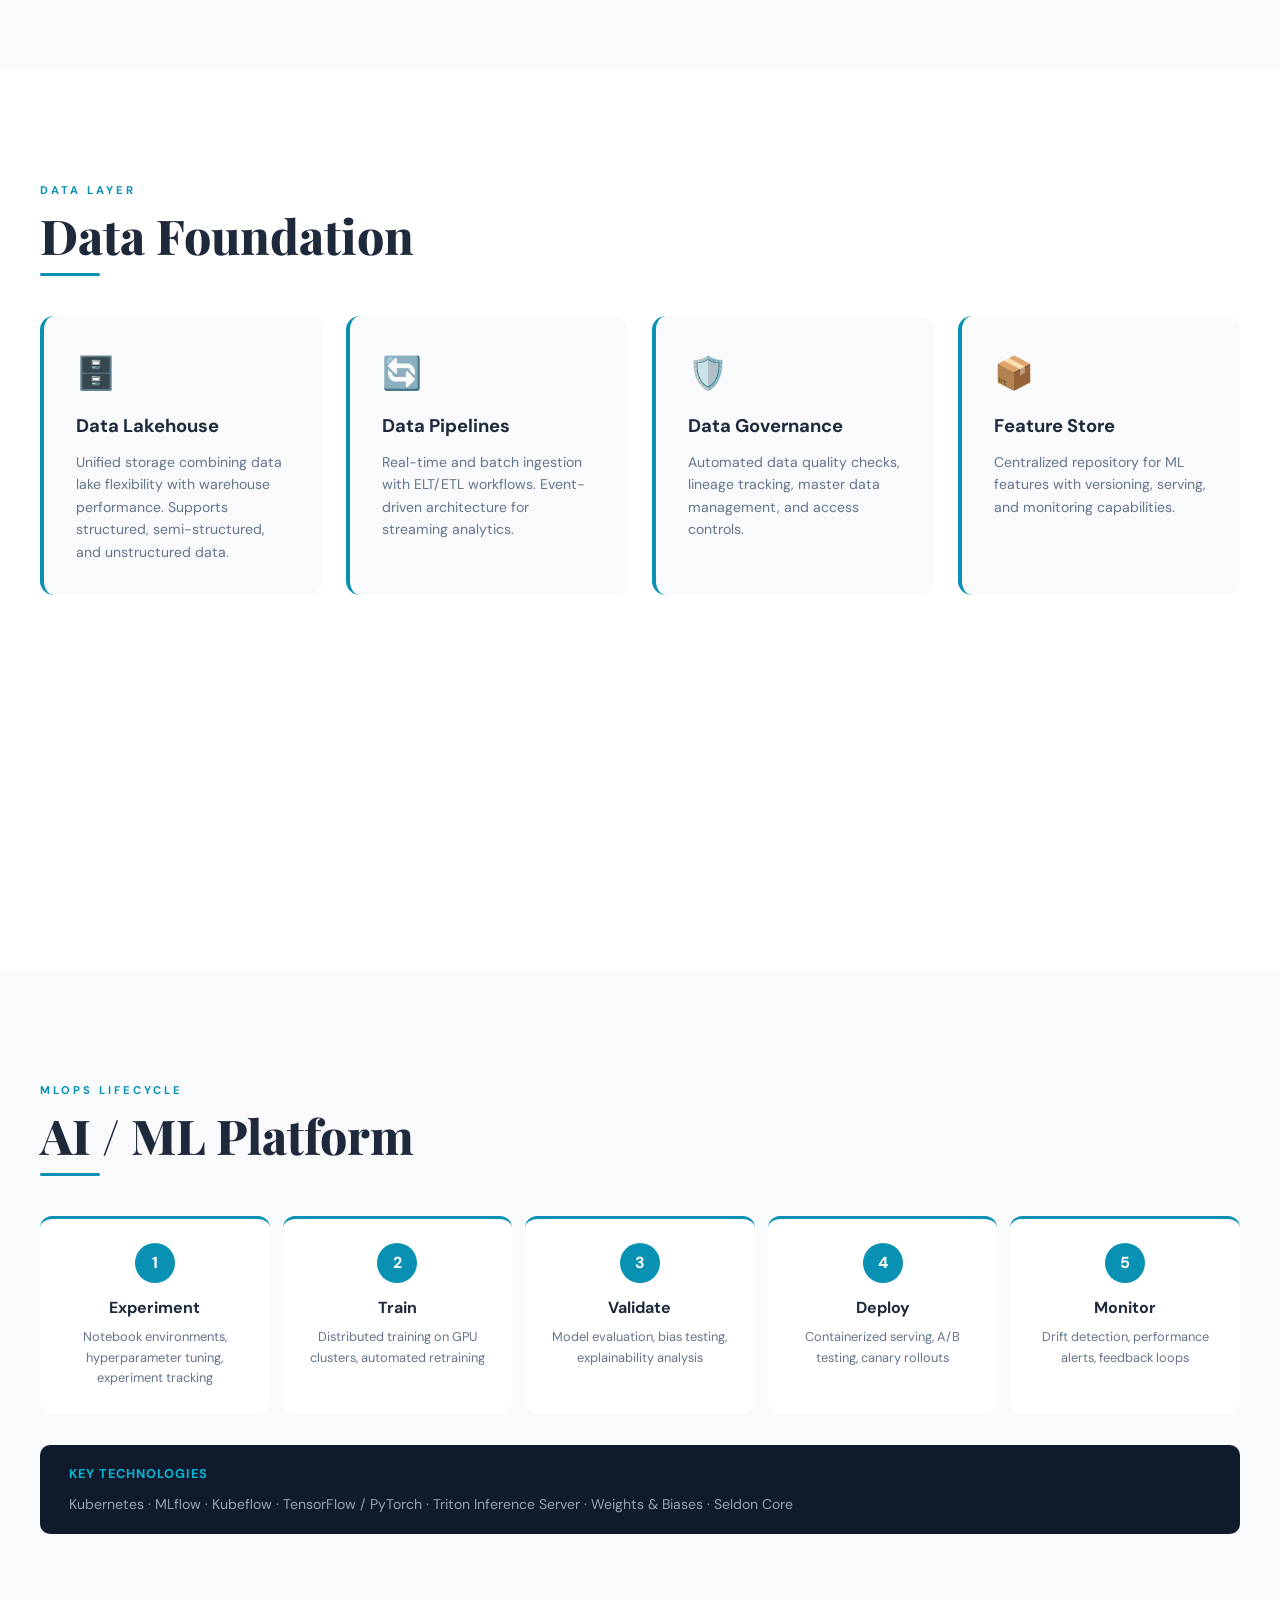
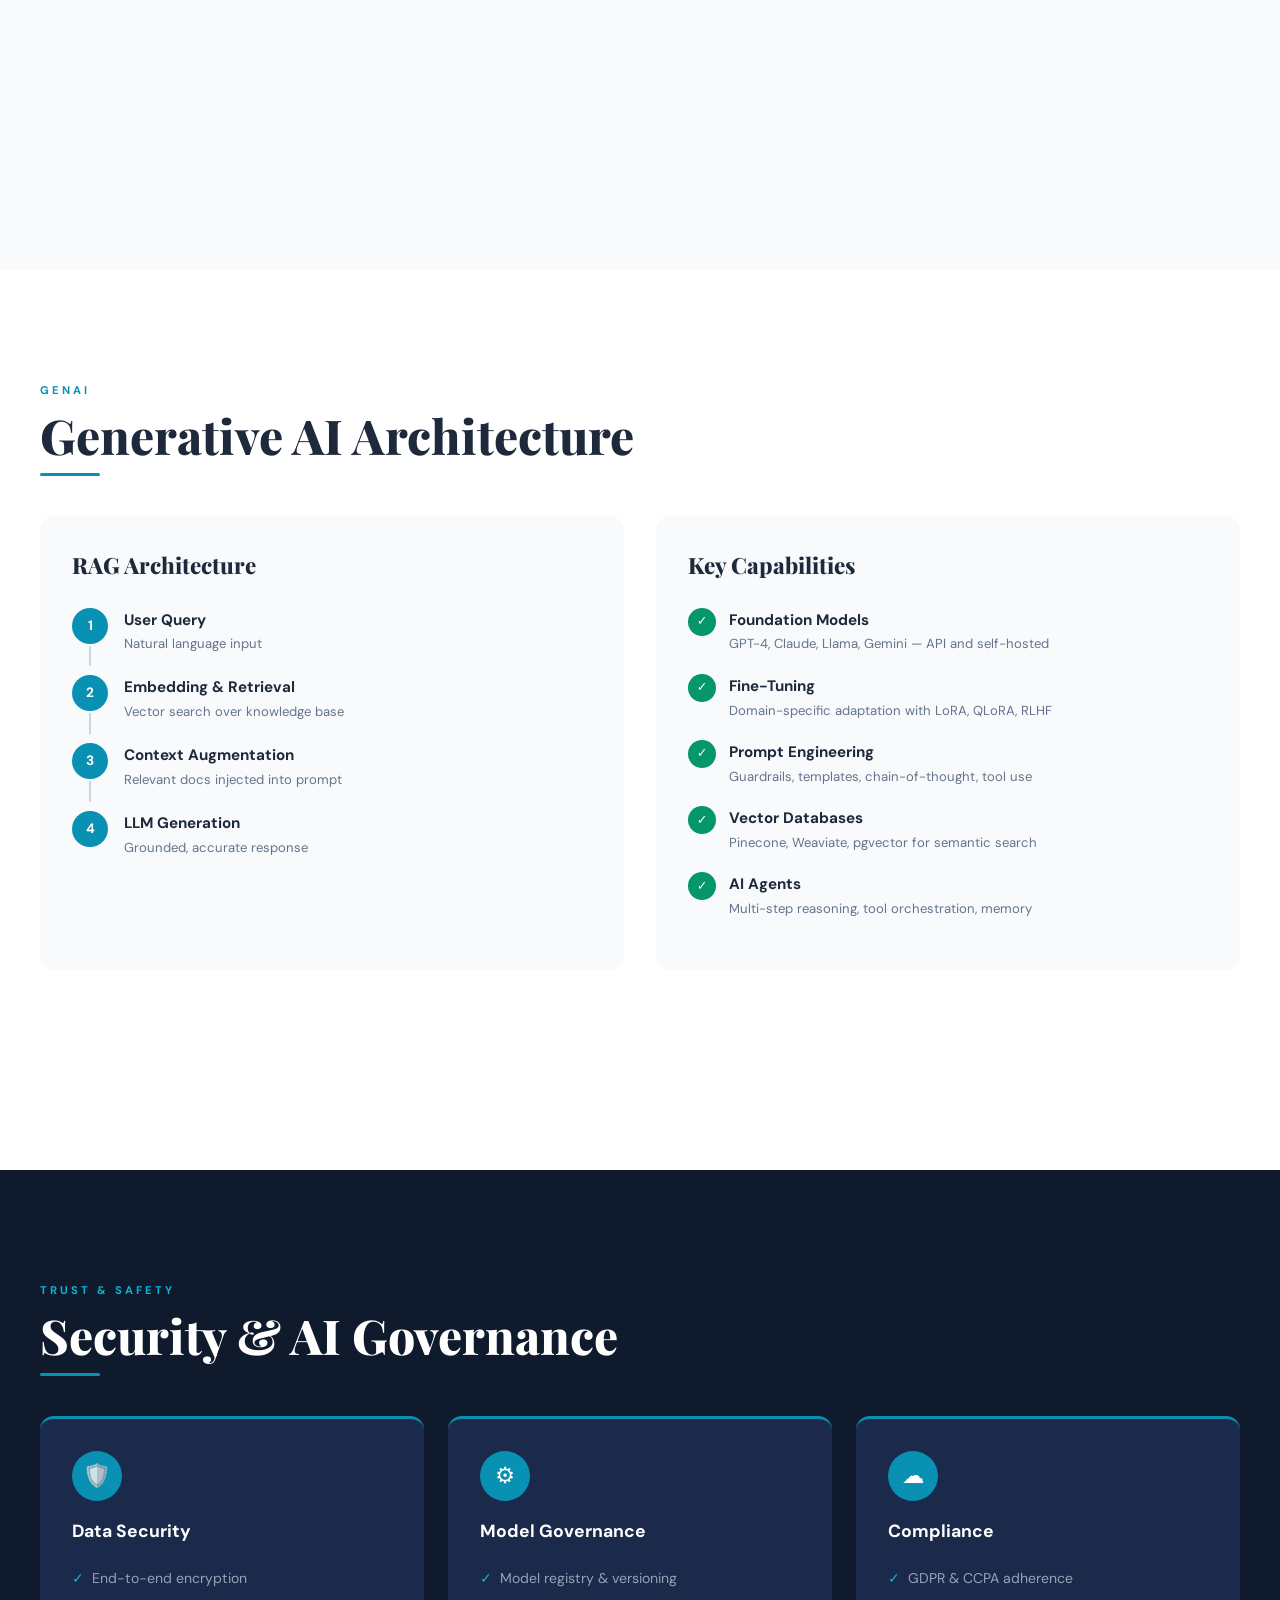
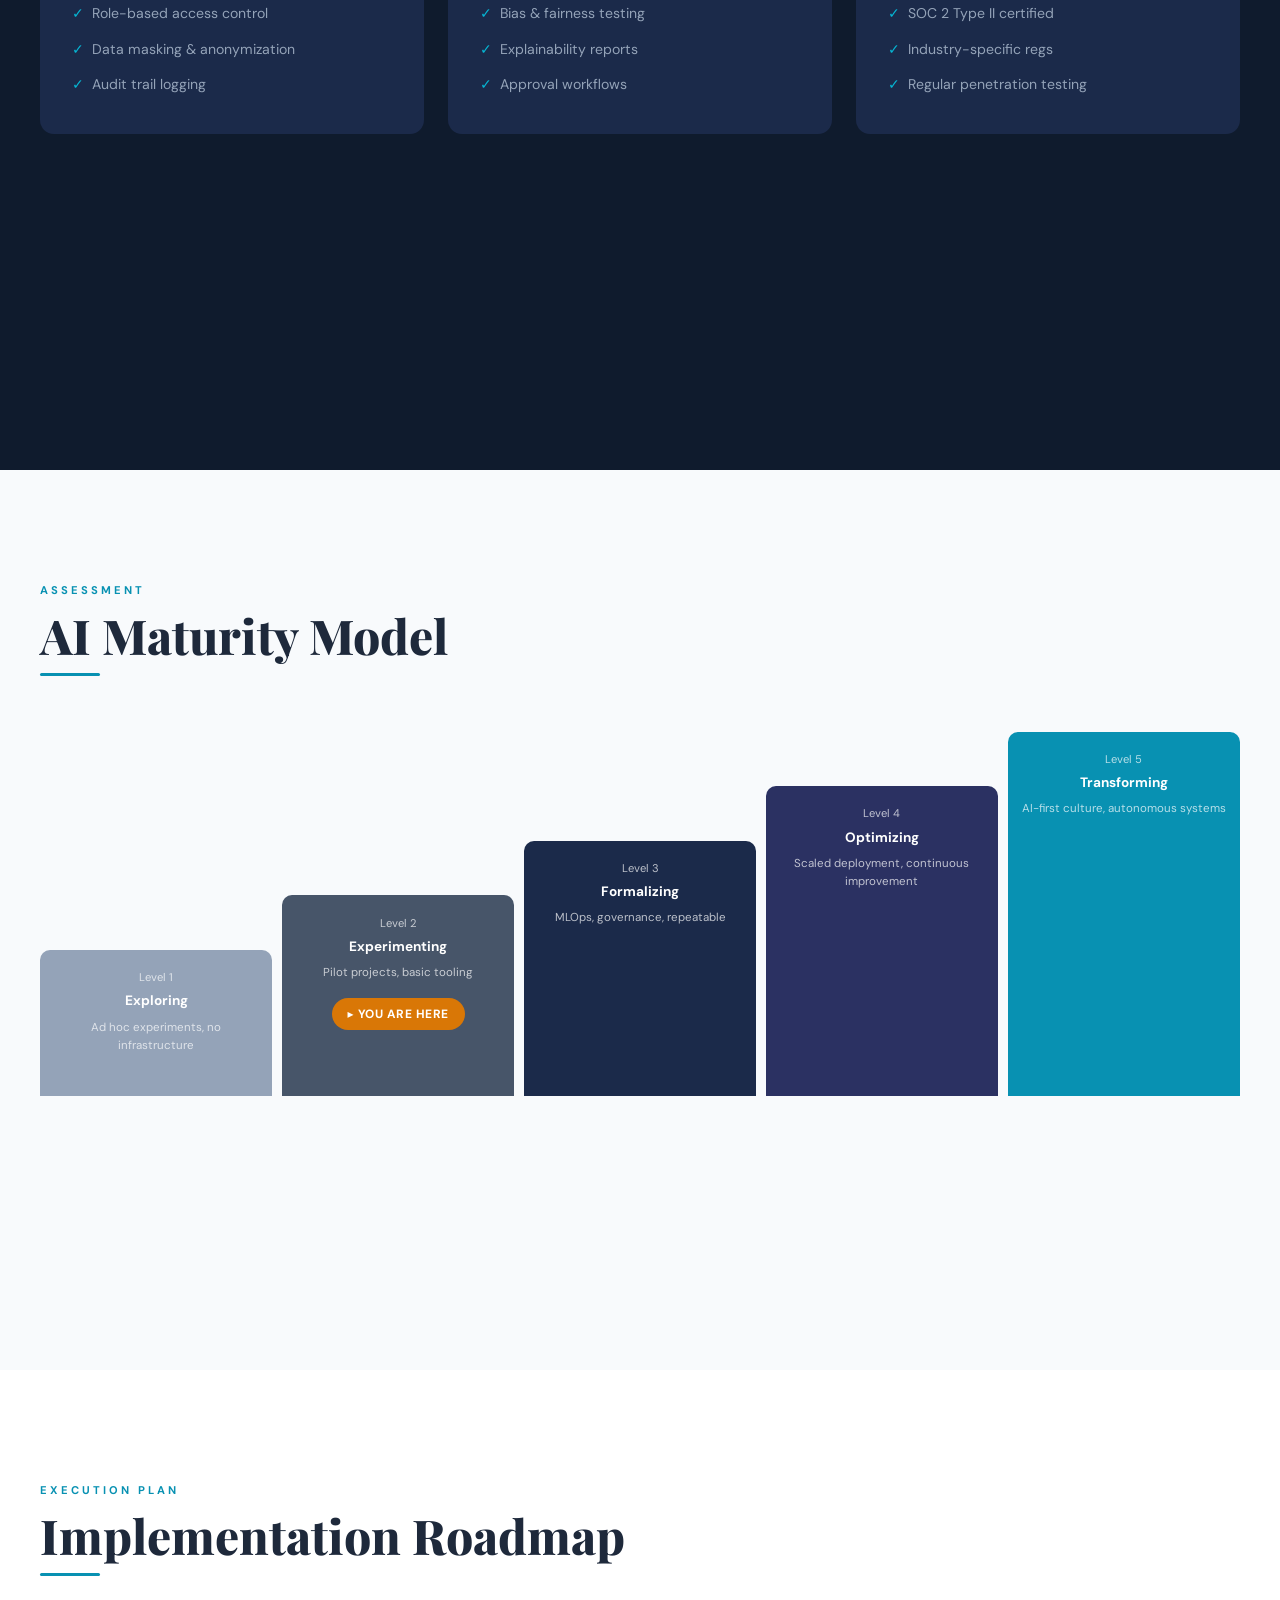
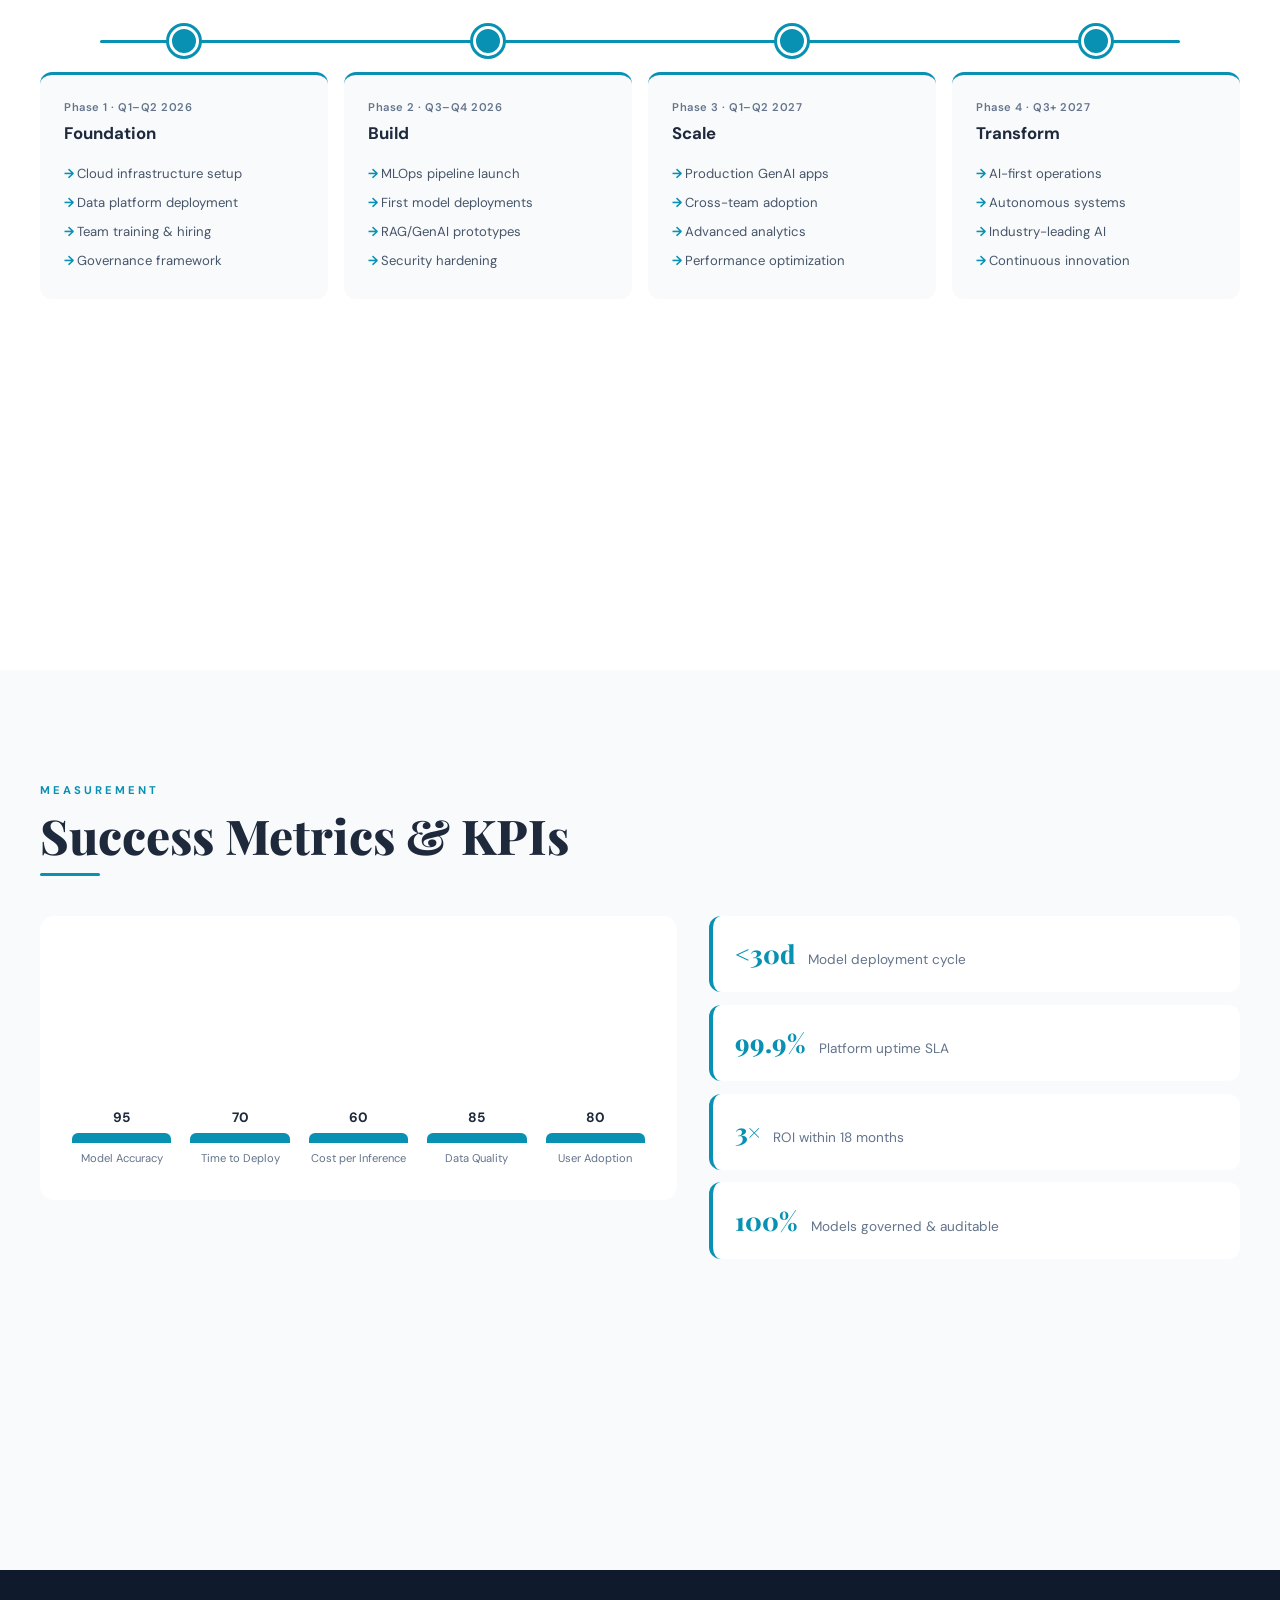
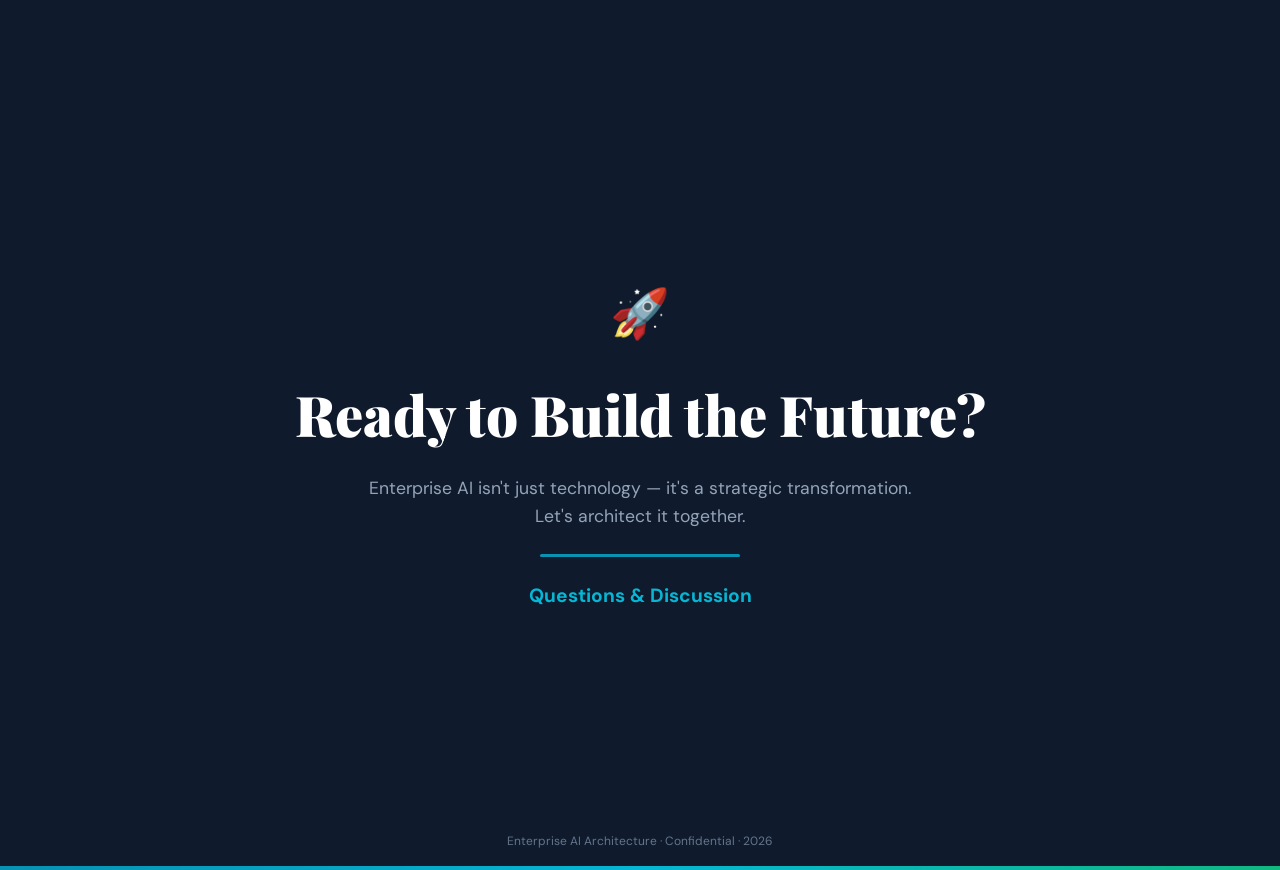
==== commit 48ab527c: "Update index1.html" ====
--- a/index1.html
+++ b/index1.html
@@ -689,14 +689,7 @@
     <li><a href="#roadmap">Roadmap</a></li>
   </ul>
 </nav>
-
-<!-- SLIDE 1: HERO -->
-<section class="hero" id="hero">
-  <div class="hero-content">
-    <img src="RAPDSolutions_Logo_New.jpg" alt="RAPD Solutions">
-  </div>
-</section>
-
+<img src="RAPDSolutions_Logo_New.jpg" alt="RAPD Solutions">
 <!-- SLIDE 2: AGENDA -->
 <section class="agenda" id="agenda">
   <div class="container">
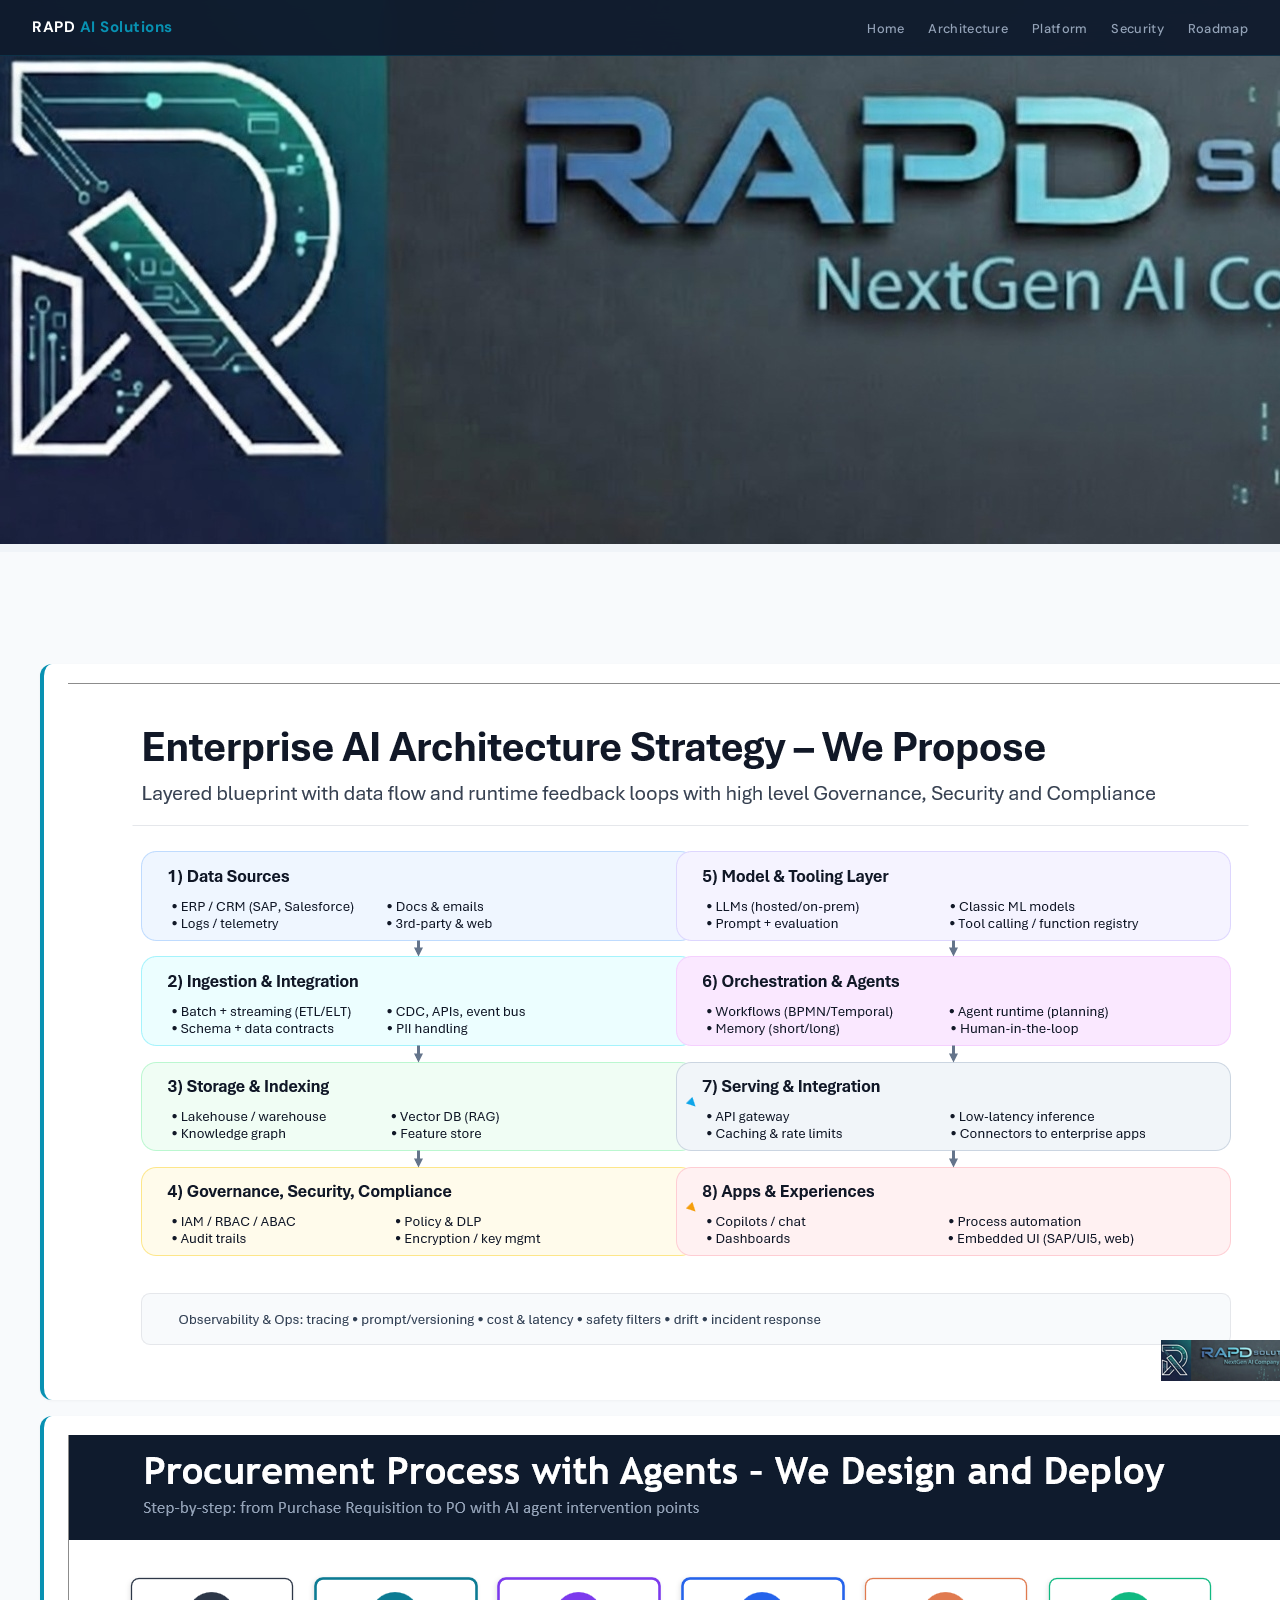
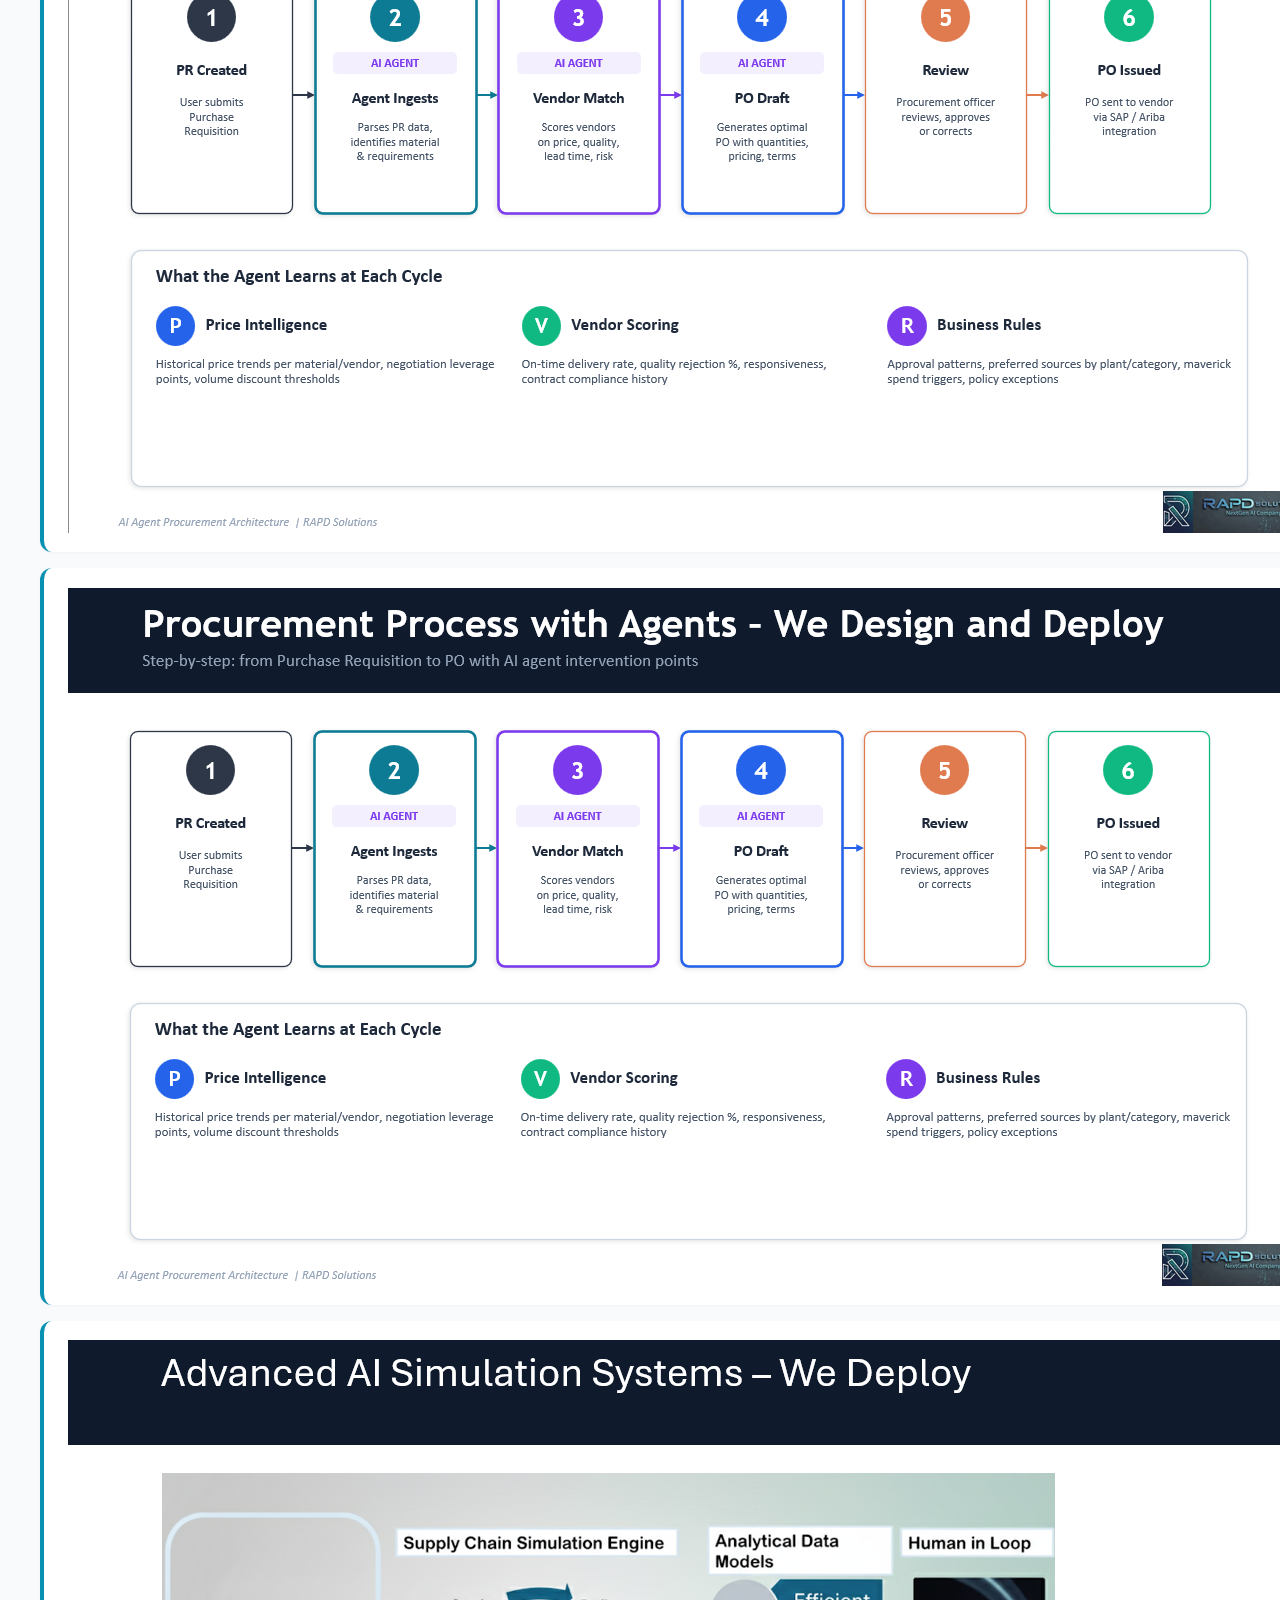
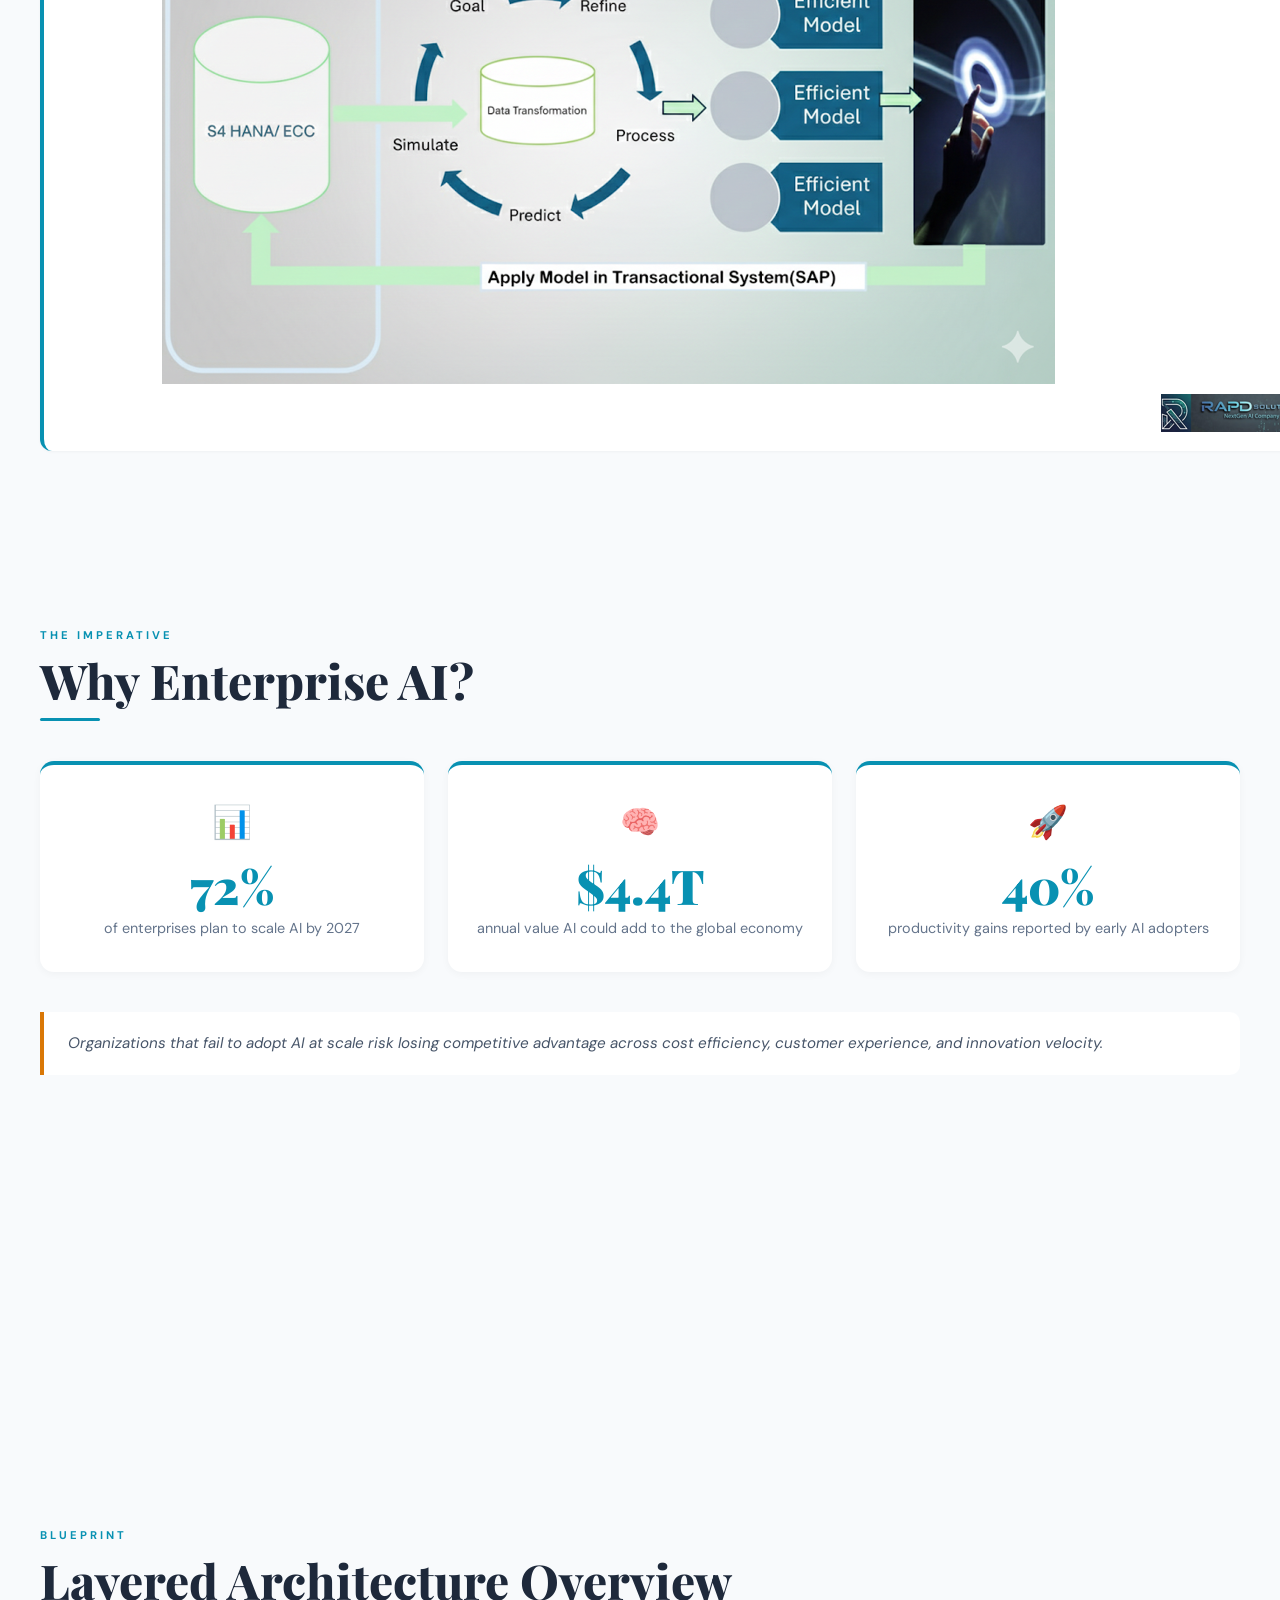
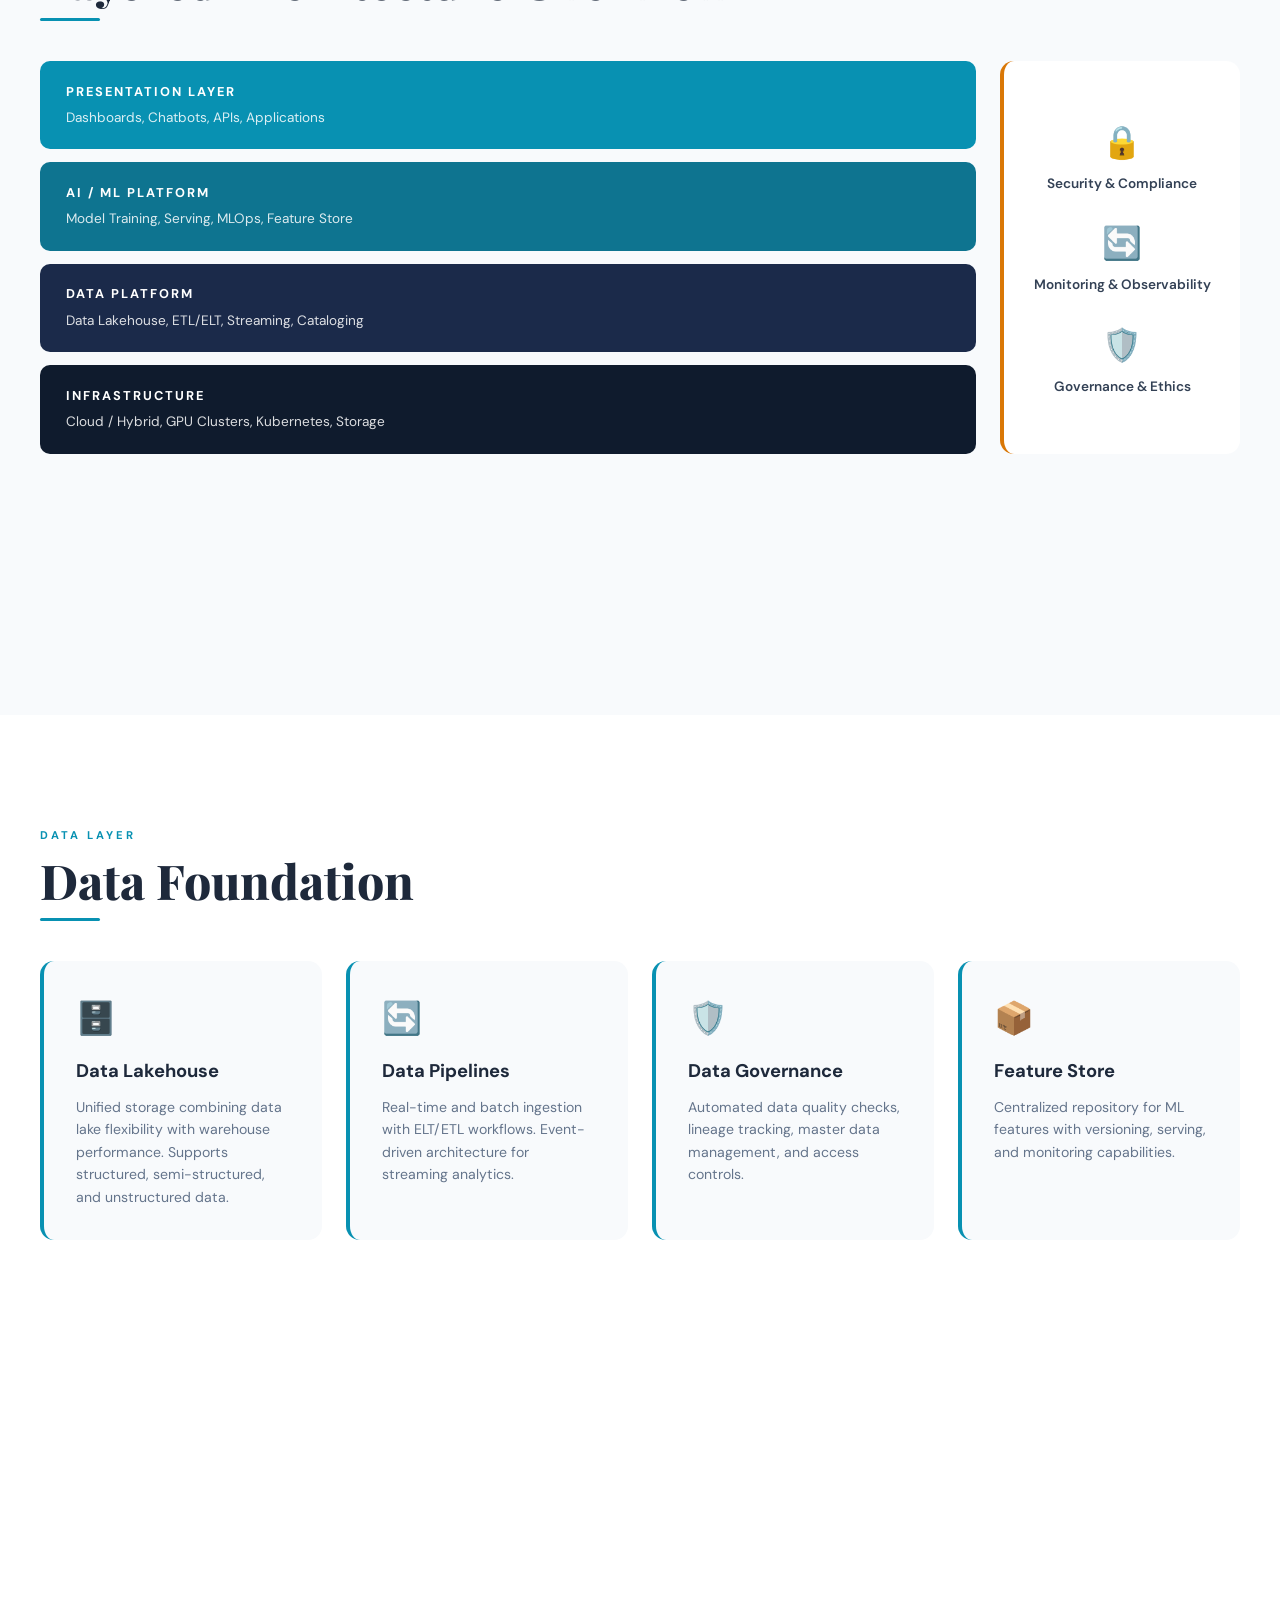
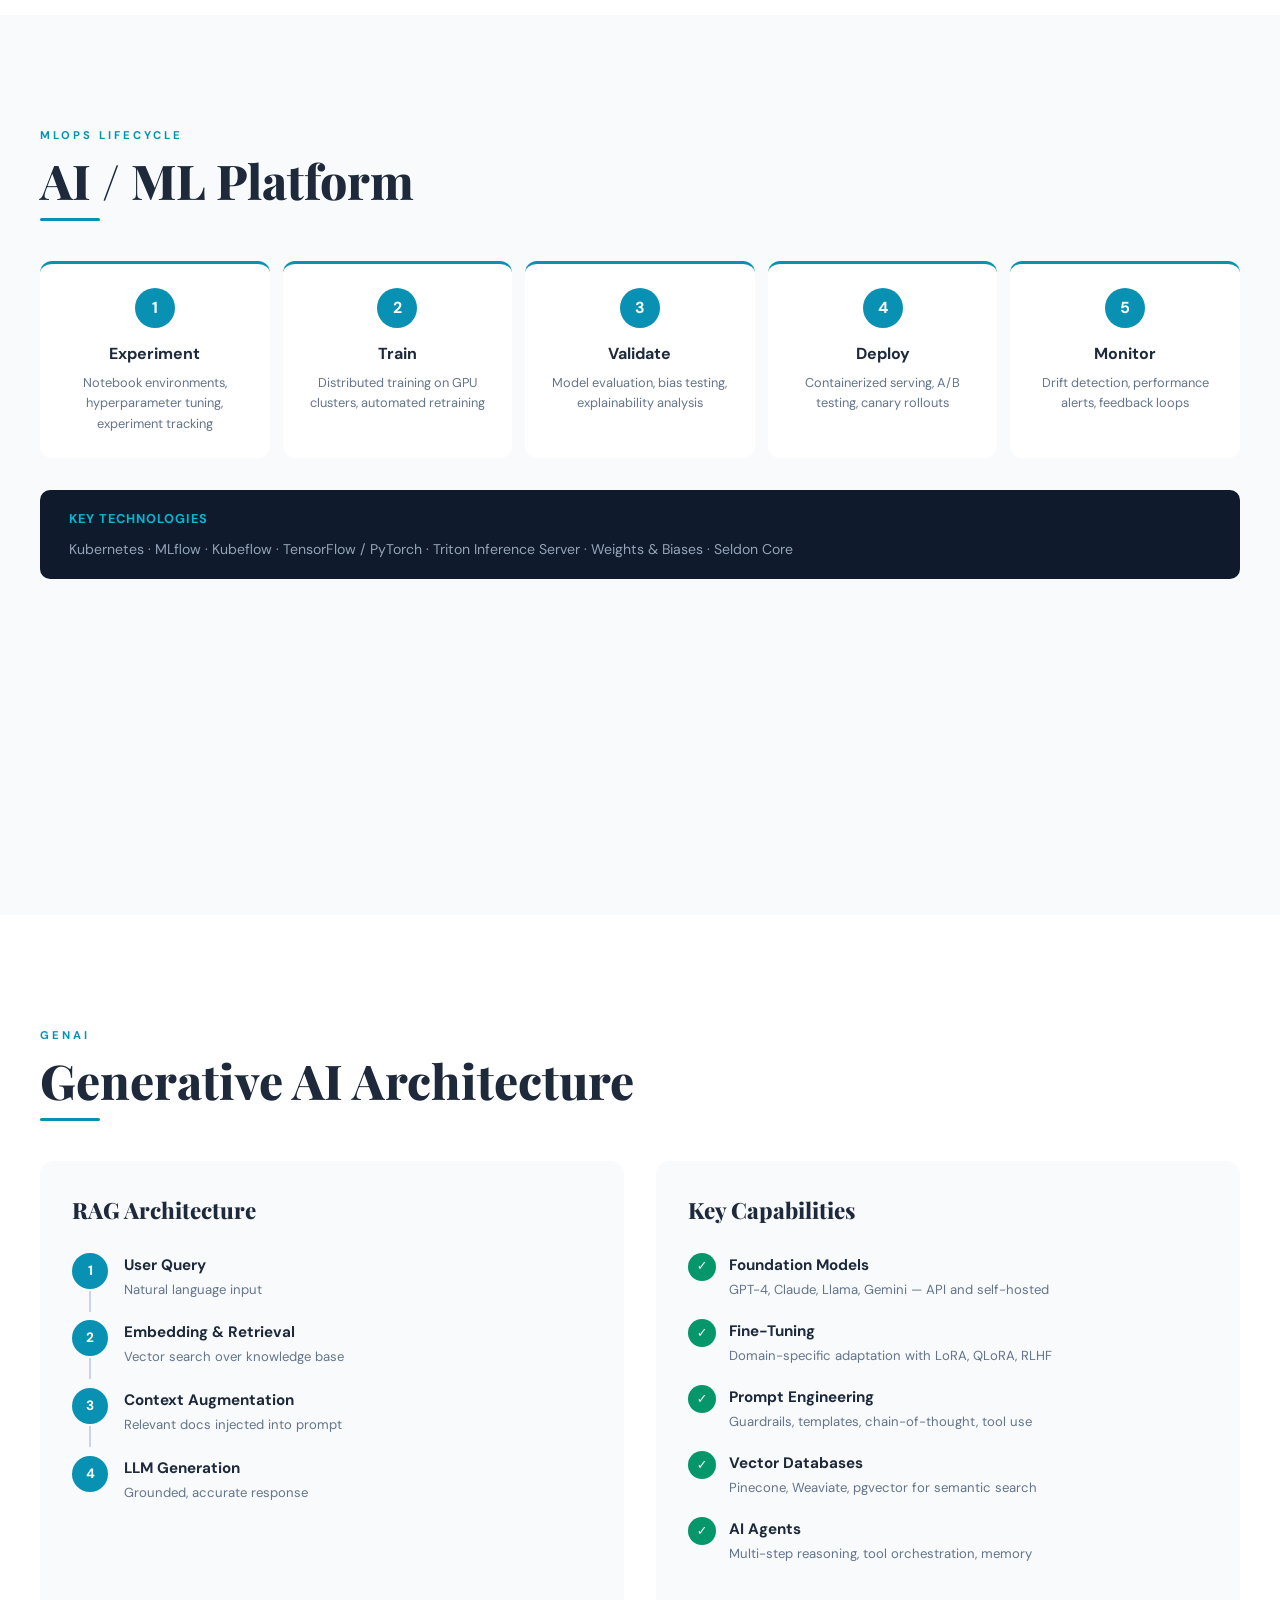
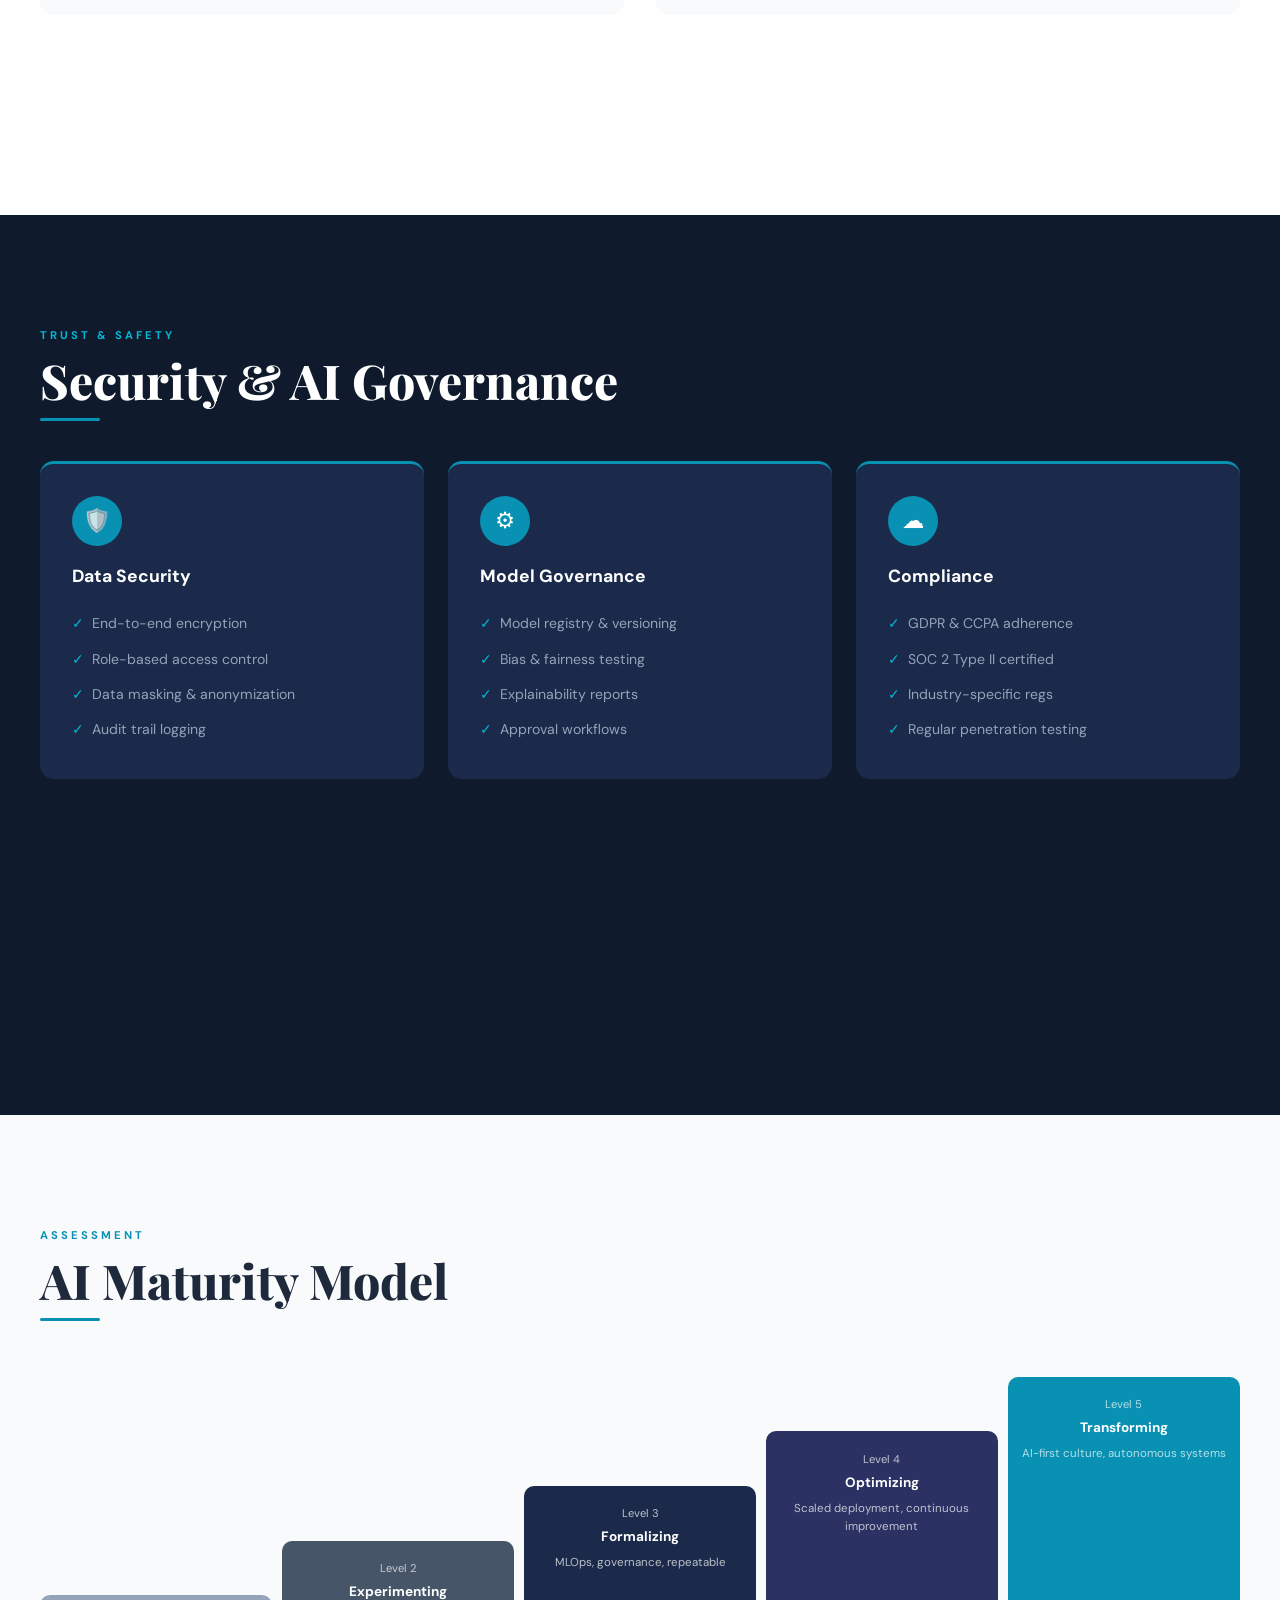
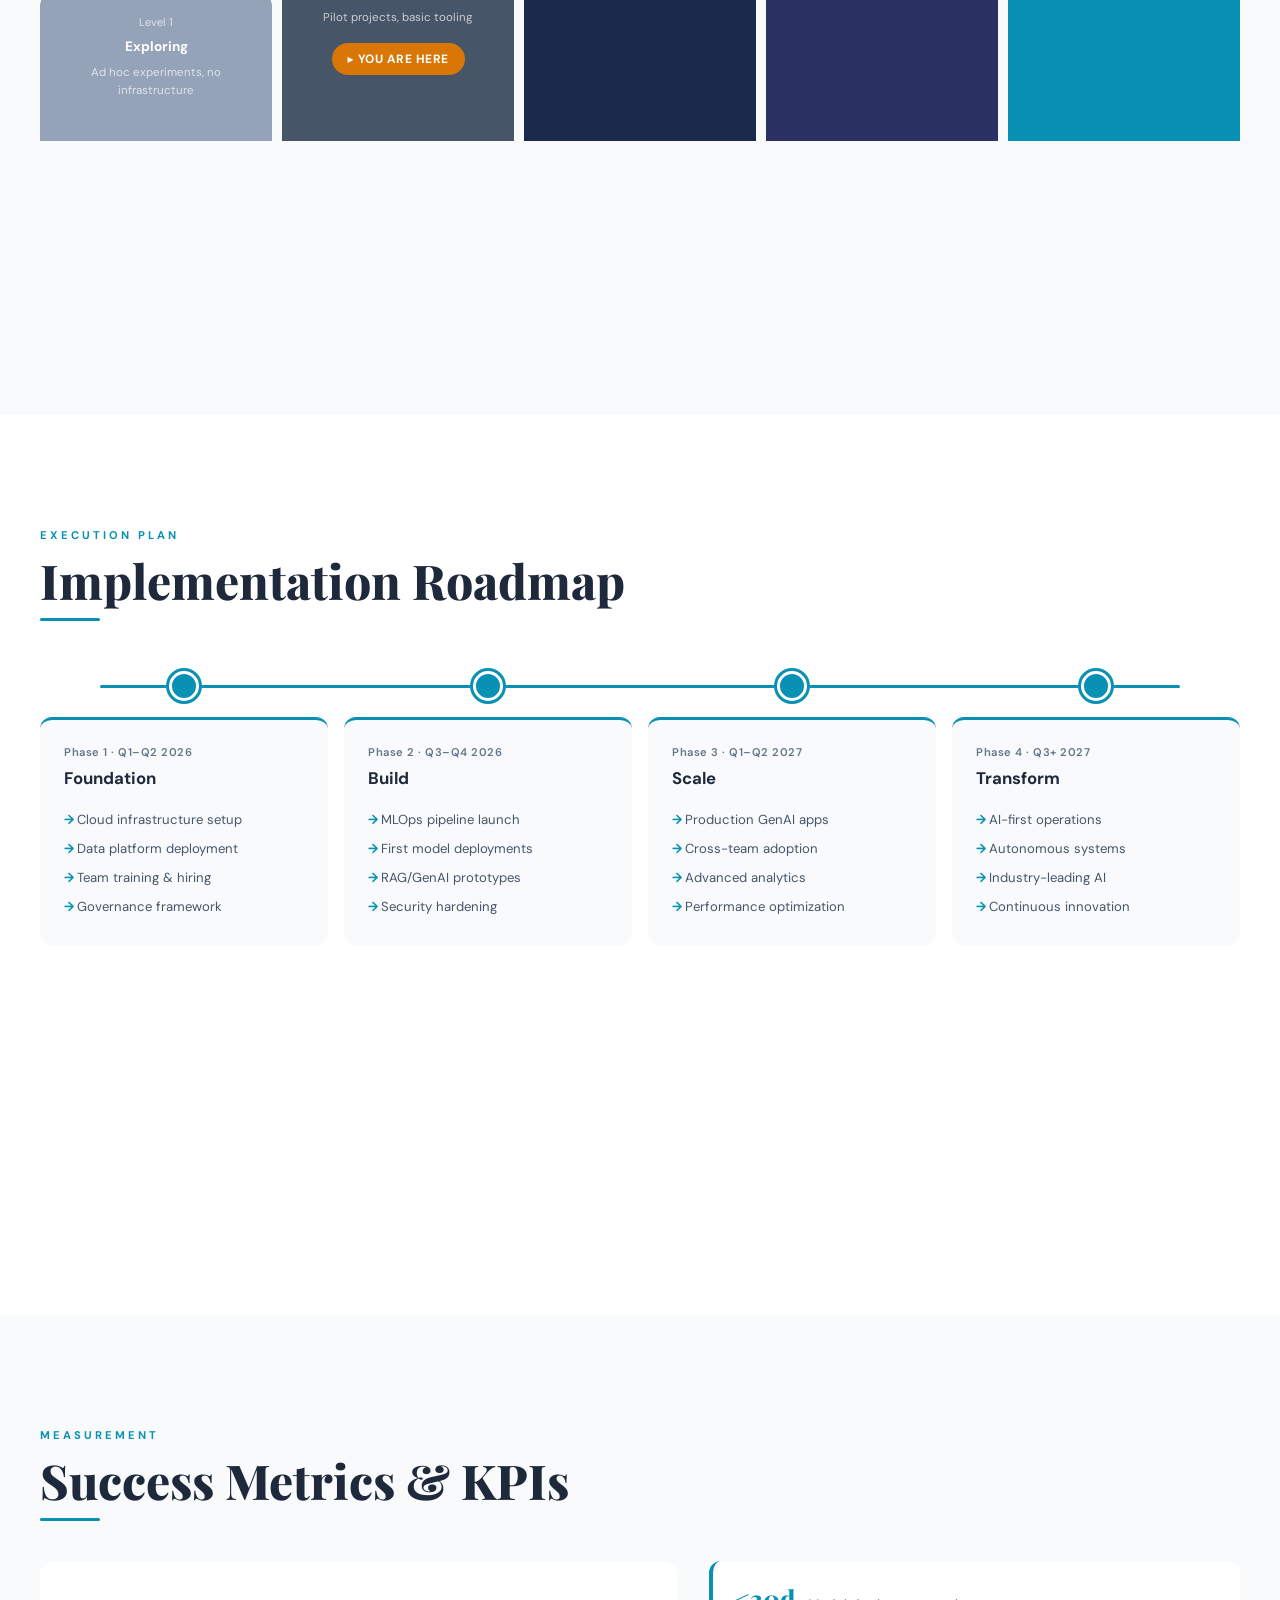
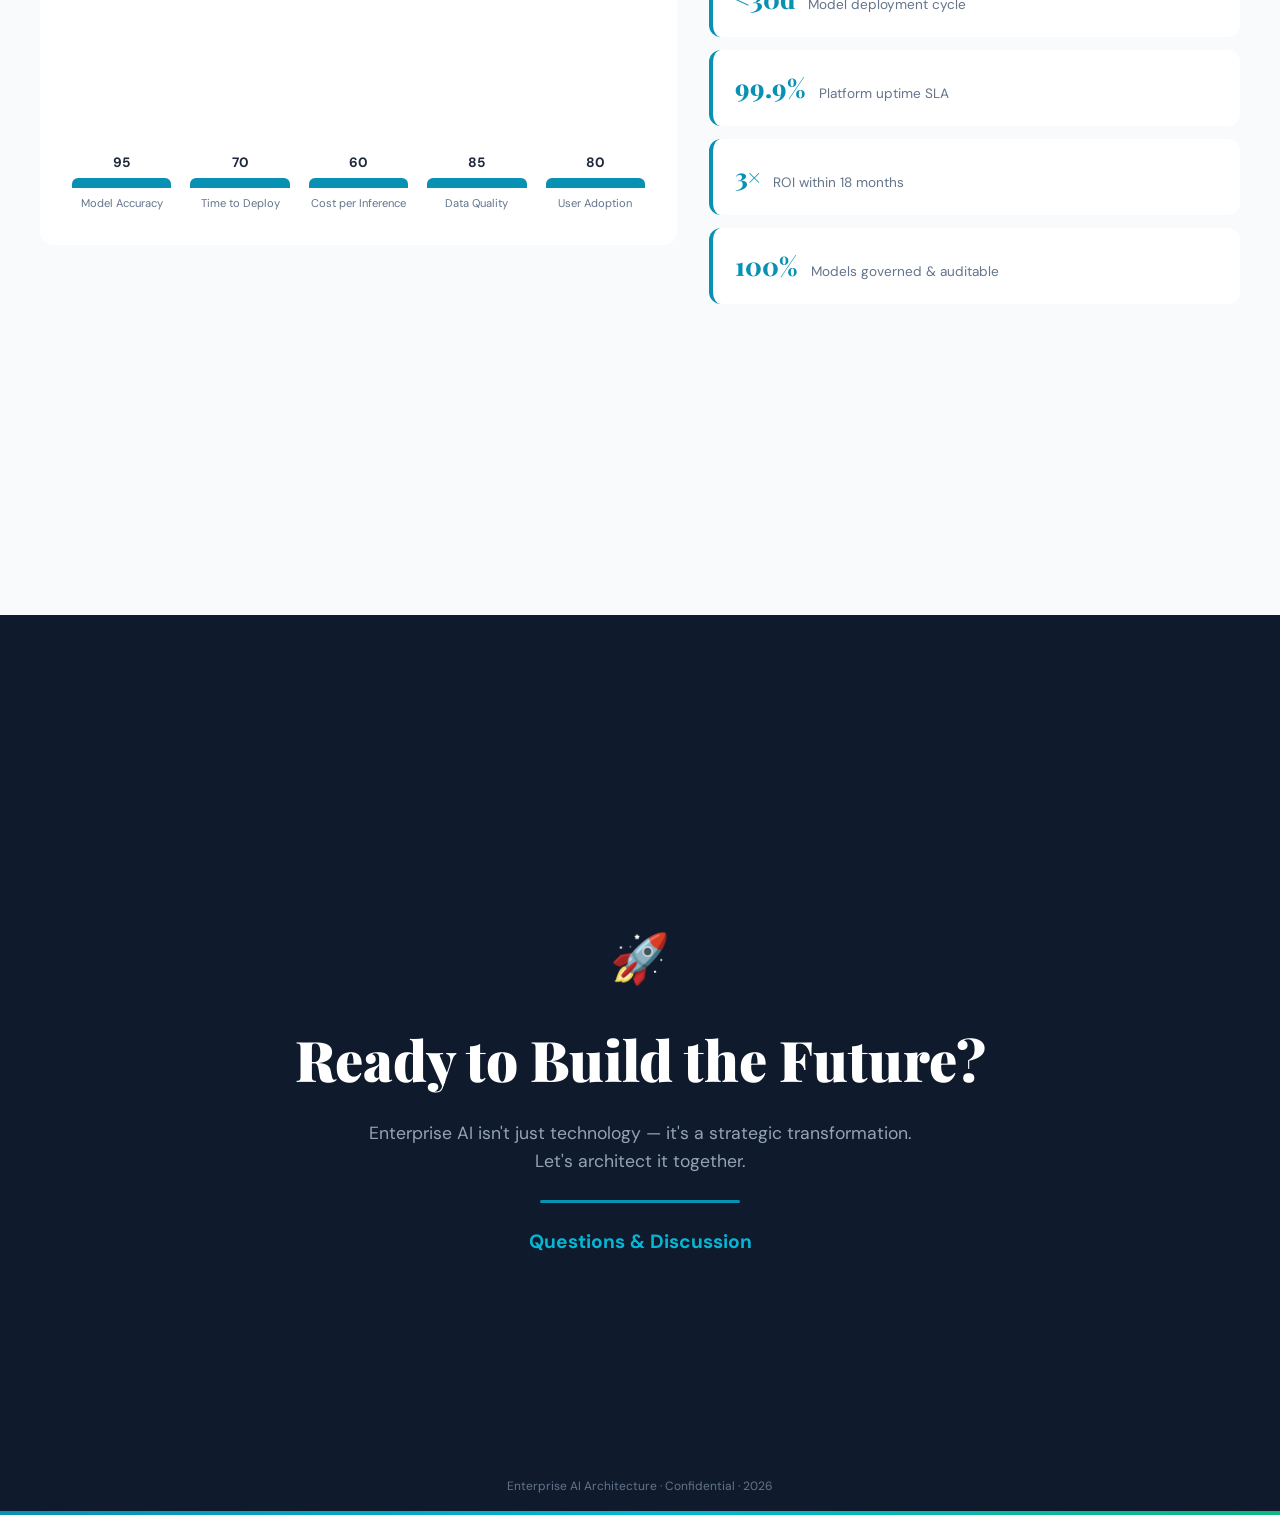
==== commit b89b5b70: "Update index1.html" ====
--- a/index1.html
+++ b/index1.html
@@ -693,32 +693,18 @@
 <!-- SLIDE 2: AGENDA -->
 <section class="agenda" id="agenda">
   <div class="container">
-    <div class="section-label">Overview</div>
-    <h2 class="section-title fade-up">Agenda</h2>
     <div class="agenda-grid">
       <div class="agenda-item fade-up stagger-1">
-        <div class="agenda-num">01</div>
-        <div class="agenda-text"><h3>Why Enterprise AI?</h3><p>Business drivers and strategic imperative</p></div>
+        <img src="wepropose.png" alt="RAPD Solutions">
       </div>
       <div class="agenda-item fade-up stagger-2">
-        <div class="agenda-num">02</div>
-        <div class="agenda-text"><h3>Architecture Overview</h3><p>Layered architecture and key components</p></div>
+          <img src="wesimulate.png" alt="RAPD Solutions">
       </div>
       <div class="agenda-item fade-up stagger-3">
-        <div class="agenda-num">03</div>
-        <div class="agenda-text"><h3>Data Foundation</h3><p>Data lakehouse, pipelines, and governance</p></div>
+            <img src="wedesigndeploy.png" alt="RAPD Solutions">
       </div>
       <div class="agenda-item fade-up stagger-4">
-        <div class="agenda-num">04</div>
-        <div class="agenda-text"><h3>AI/ML Platform</h3><p>Training, serving, and MLOps lifecycle</p></div>
-      </div>
-      <div class="agenda-item fade-up stagger-5">
-        <div class="agenda-num">05</div>
-        <div class="agenda-text"><h3>Security &amp; Governance</h3><p>Responsible AI, compliance, and risk management</p></div>
-      </div>
-      <div class="agenda-item fade-up stagger-6">
-        <div class="agenda-num">06</div>
-        <div class="agenda-text"><h3>Implementation Roadmap</h3><p>Phased approach and success metrics</p></div>
+            <img src="wedeploy1.png" alt="RAPD Solutions">
       </div>
     </div>
   </div>
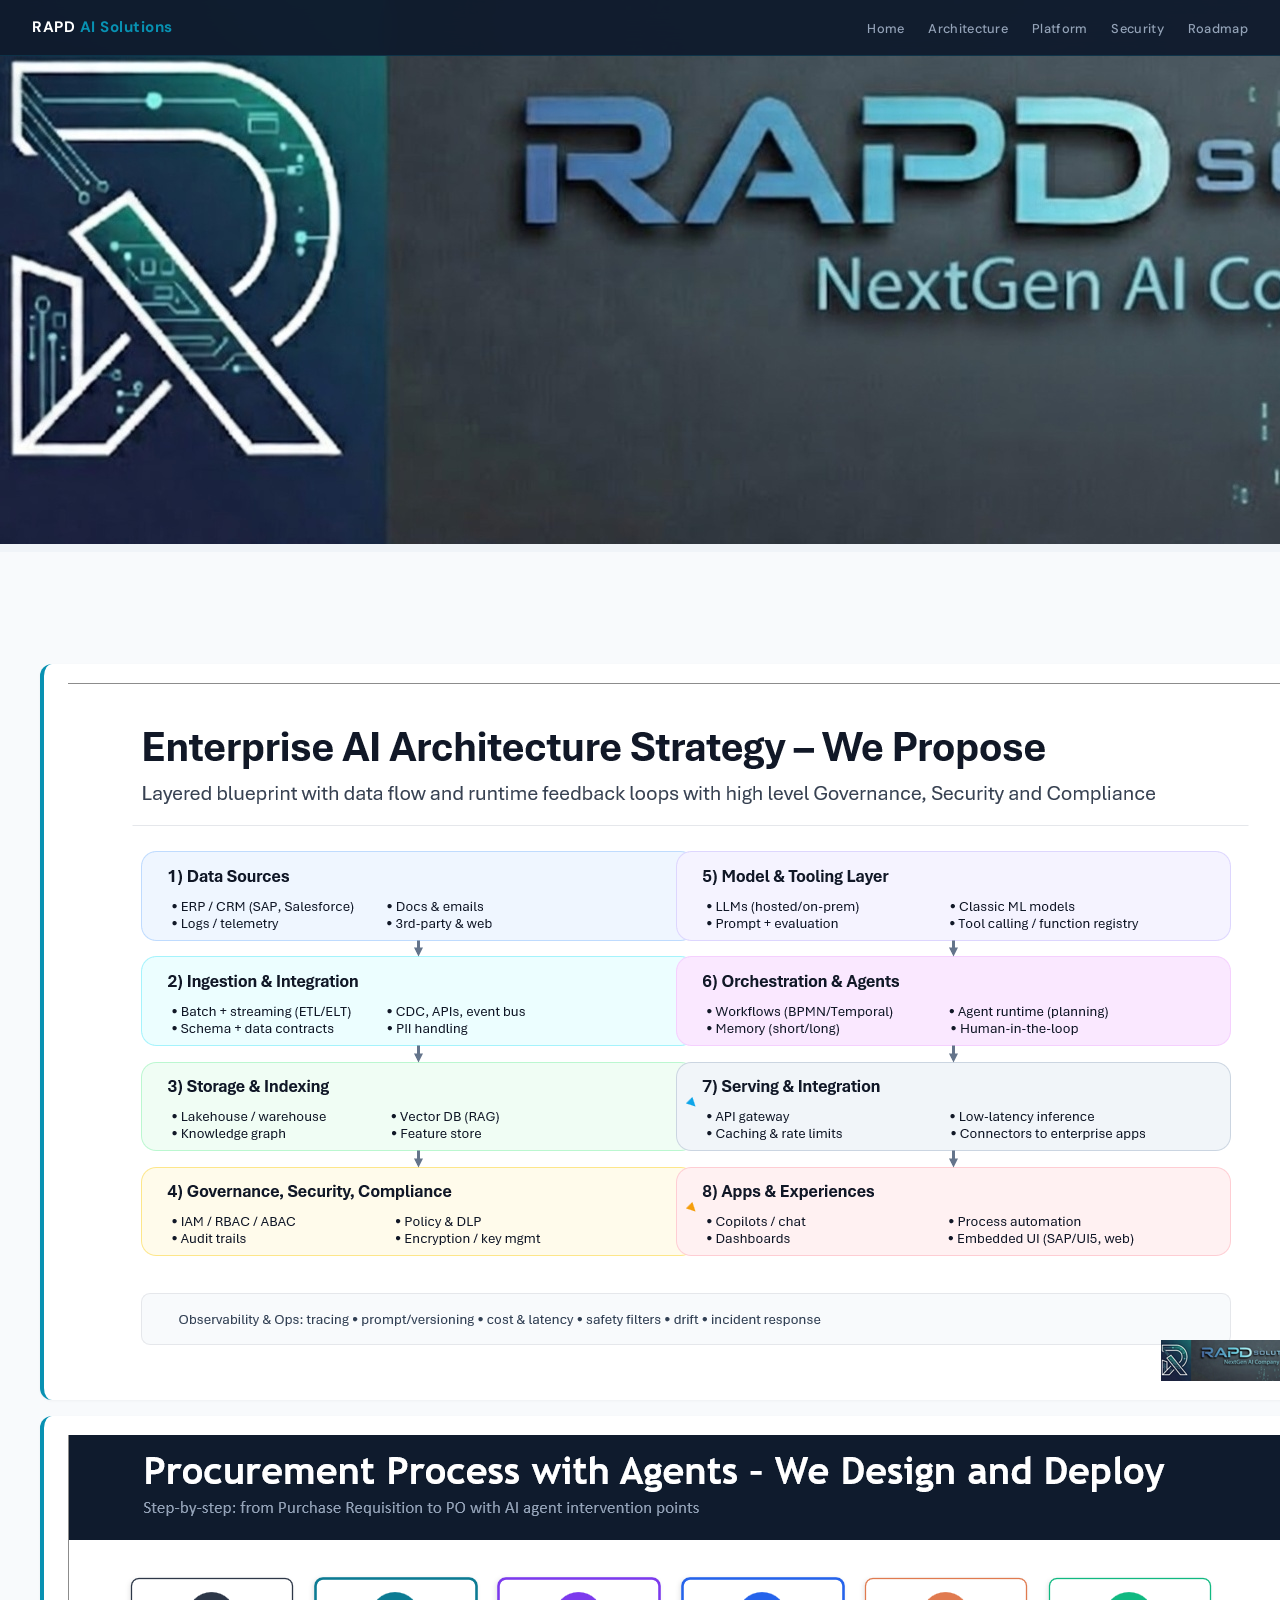
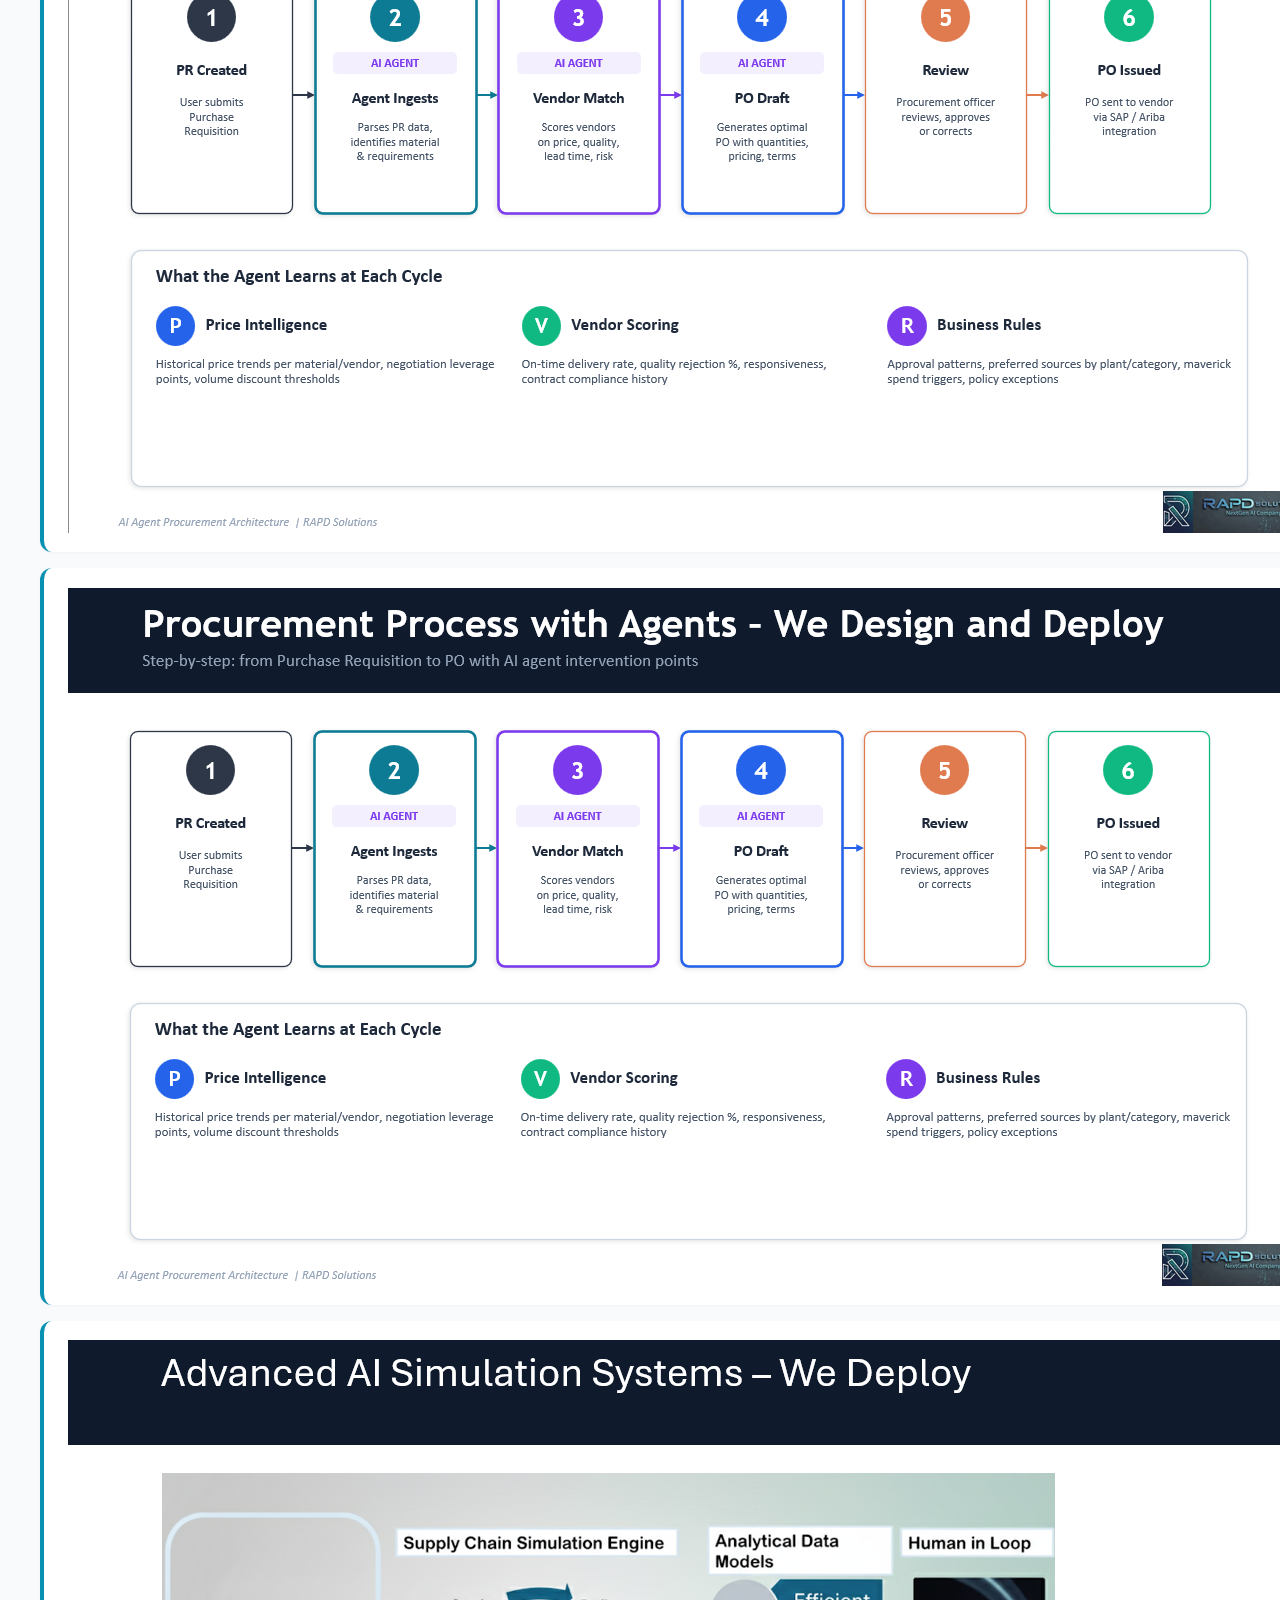
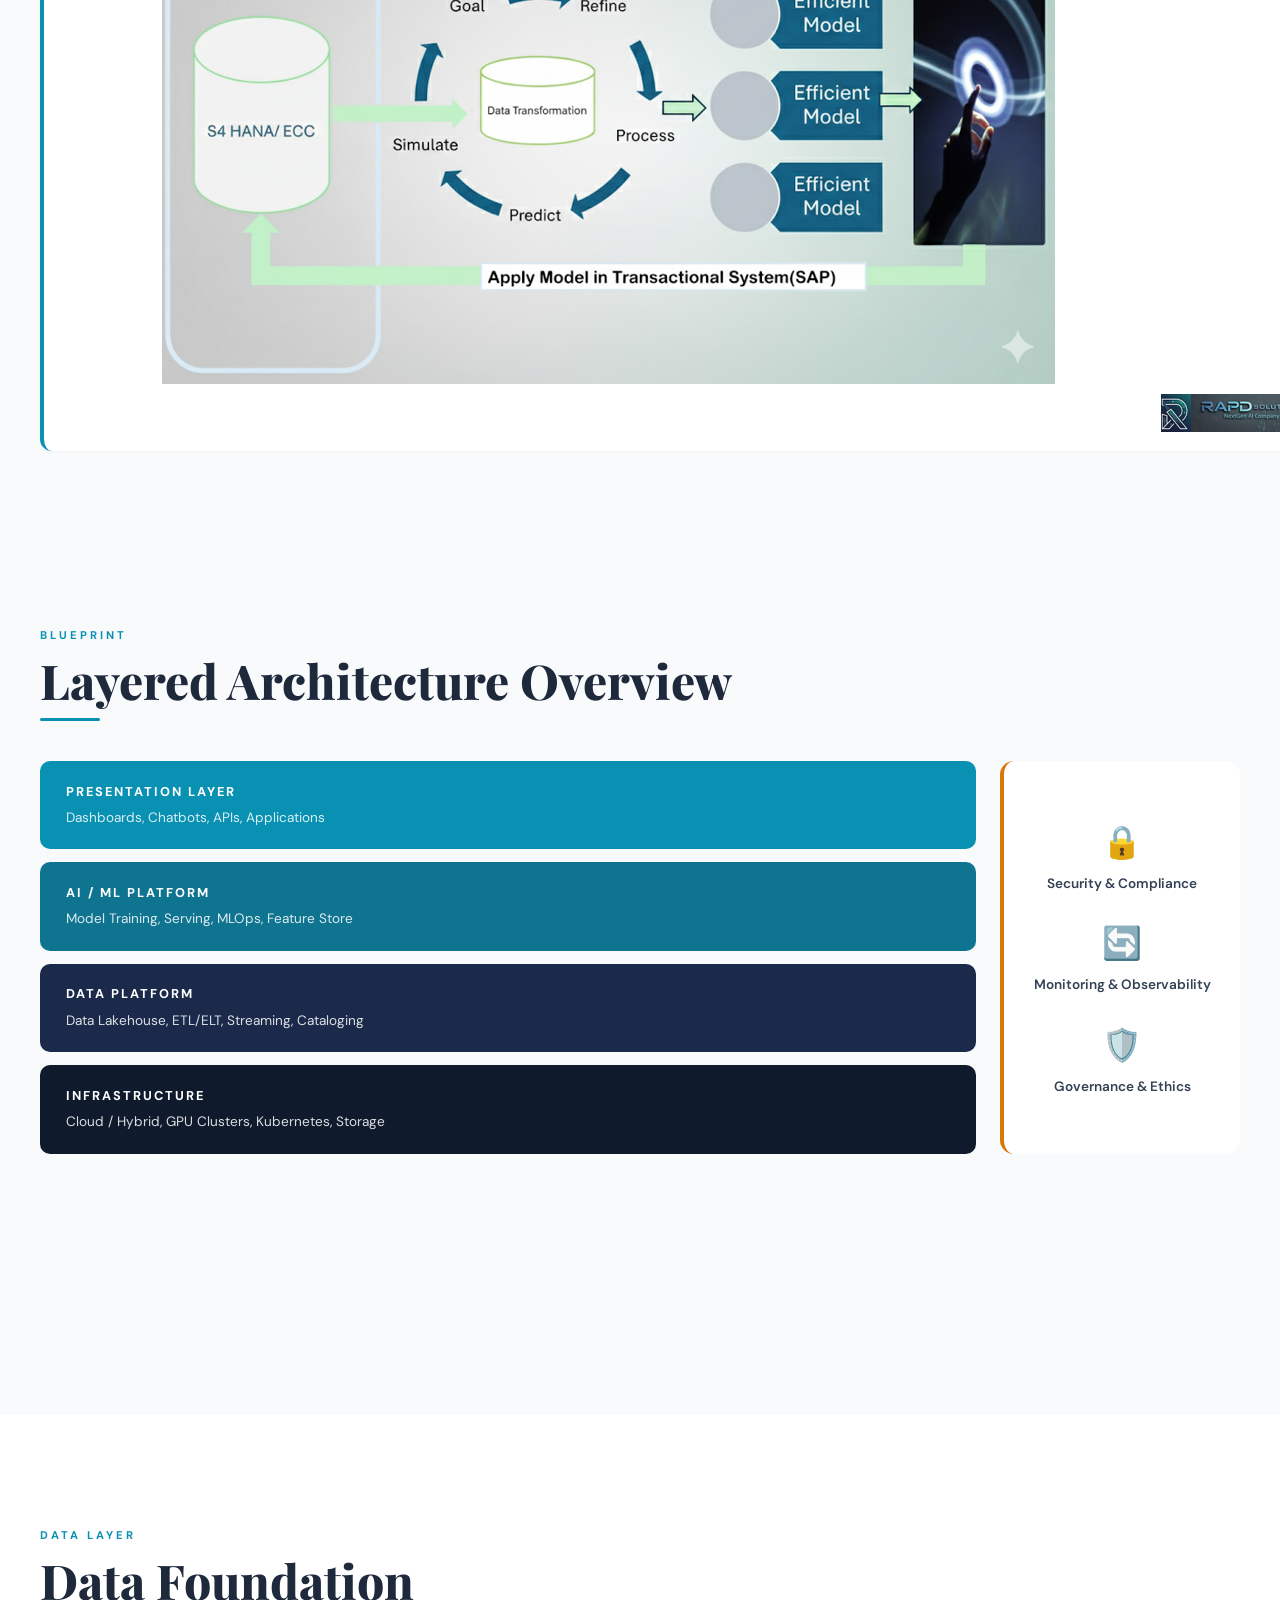
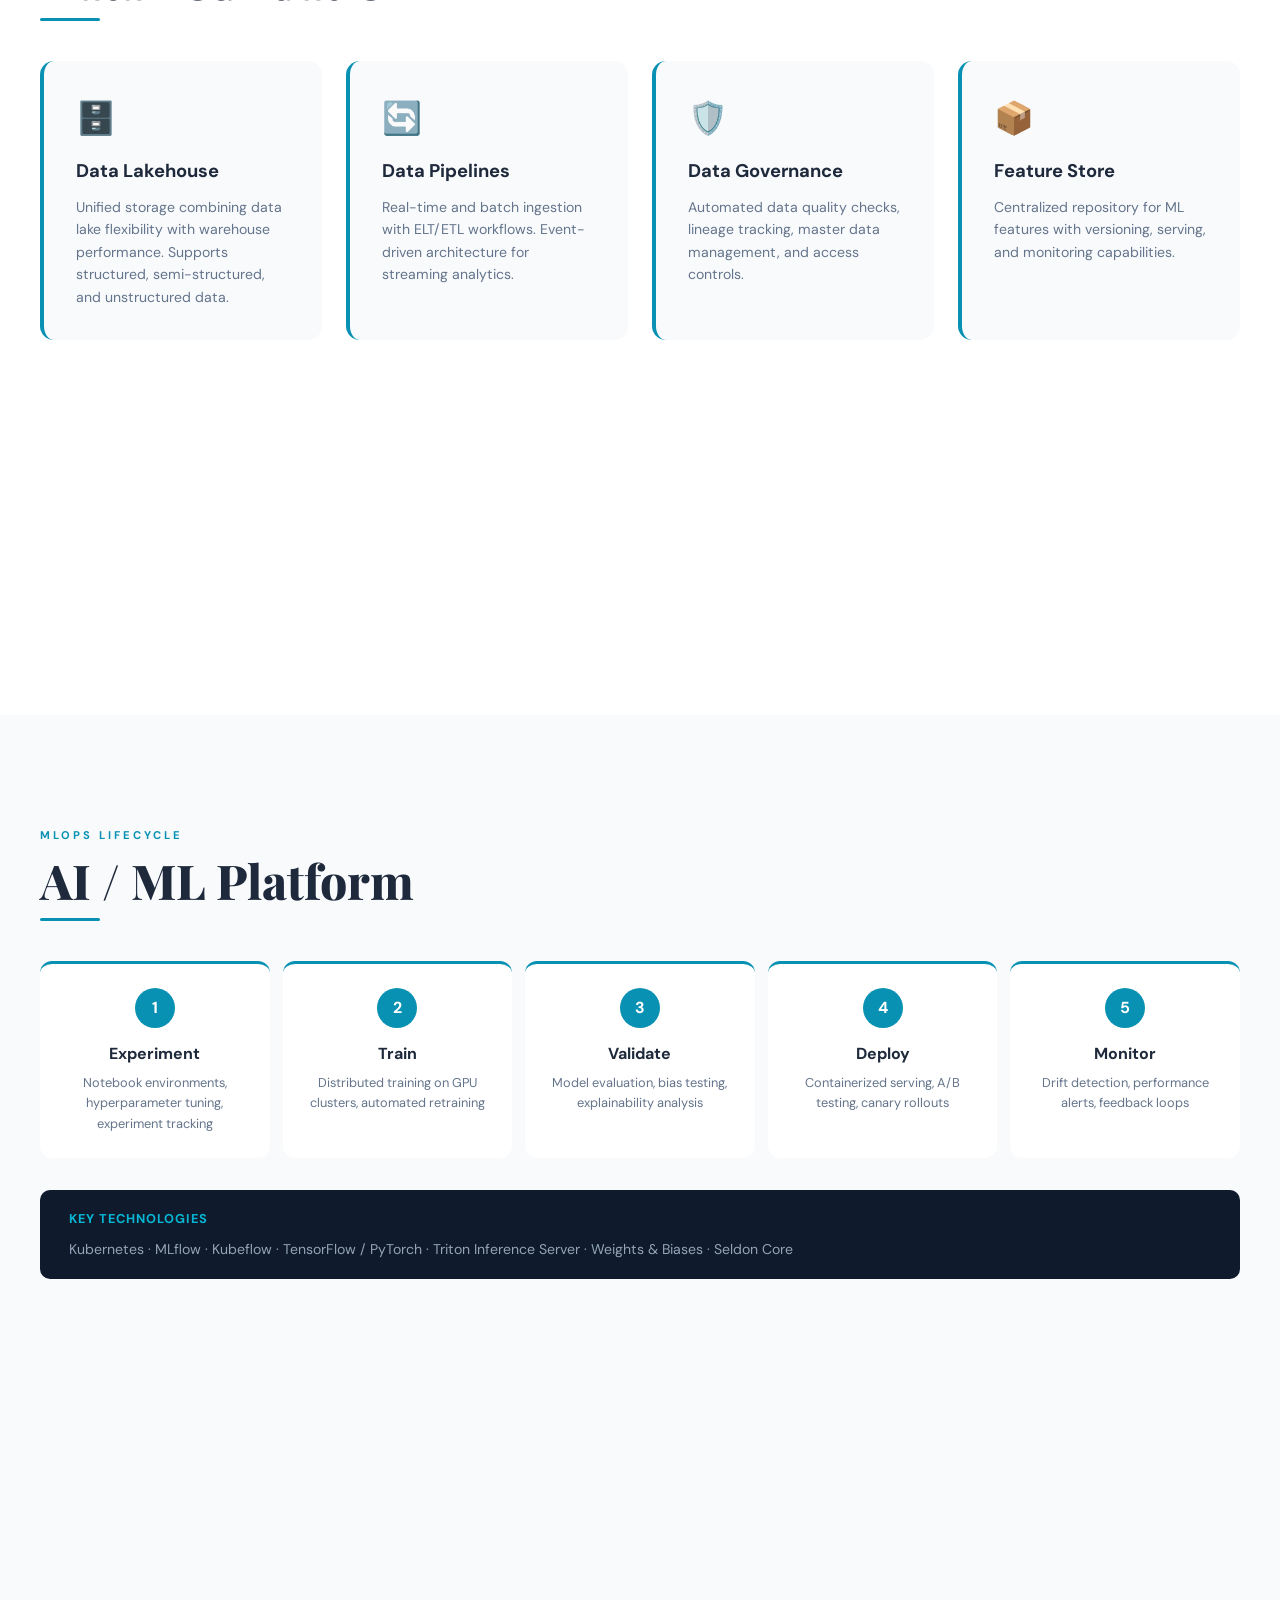
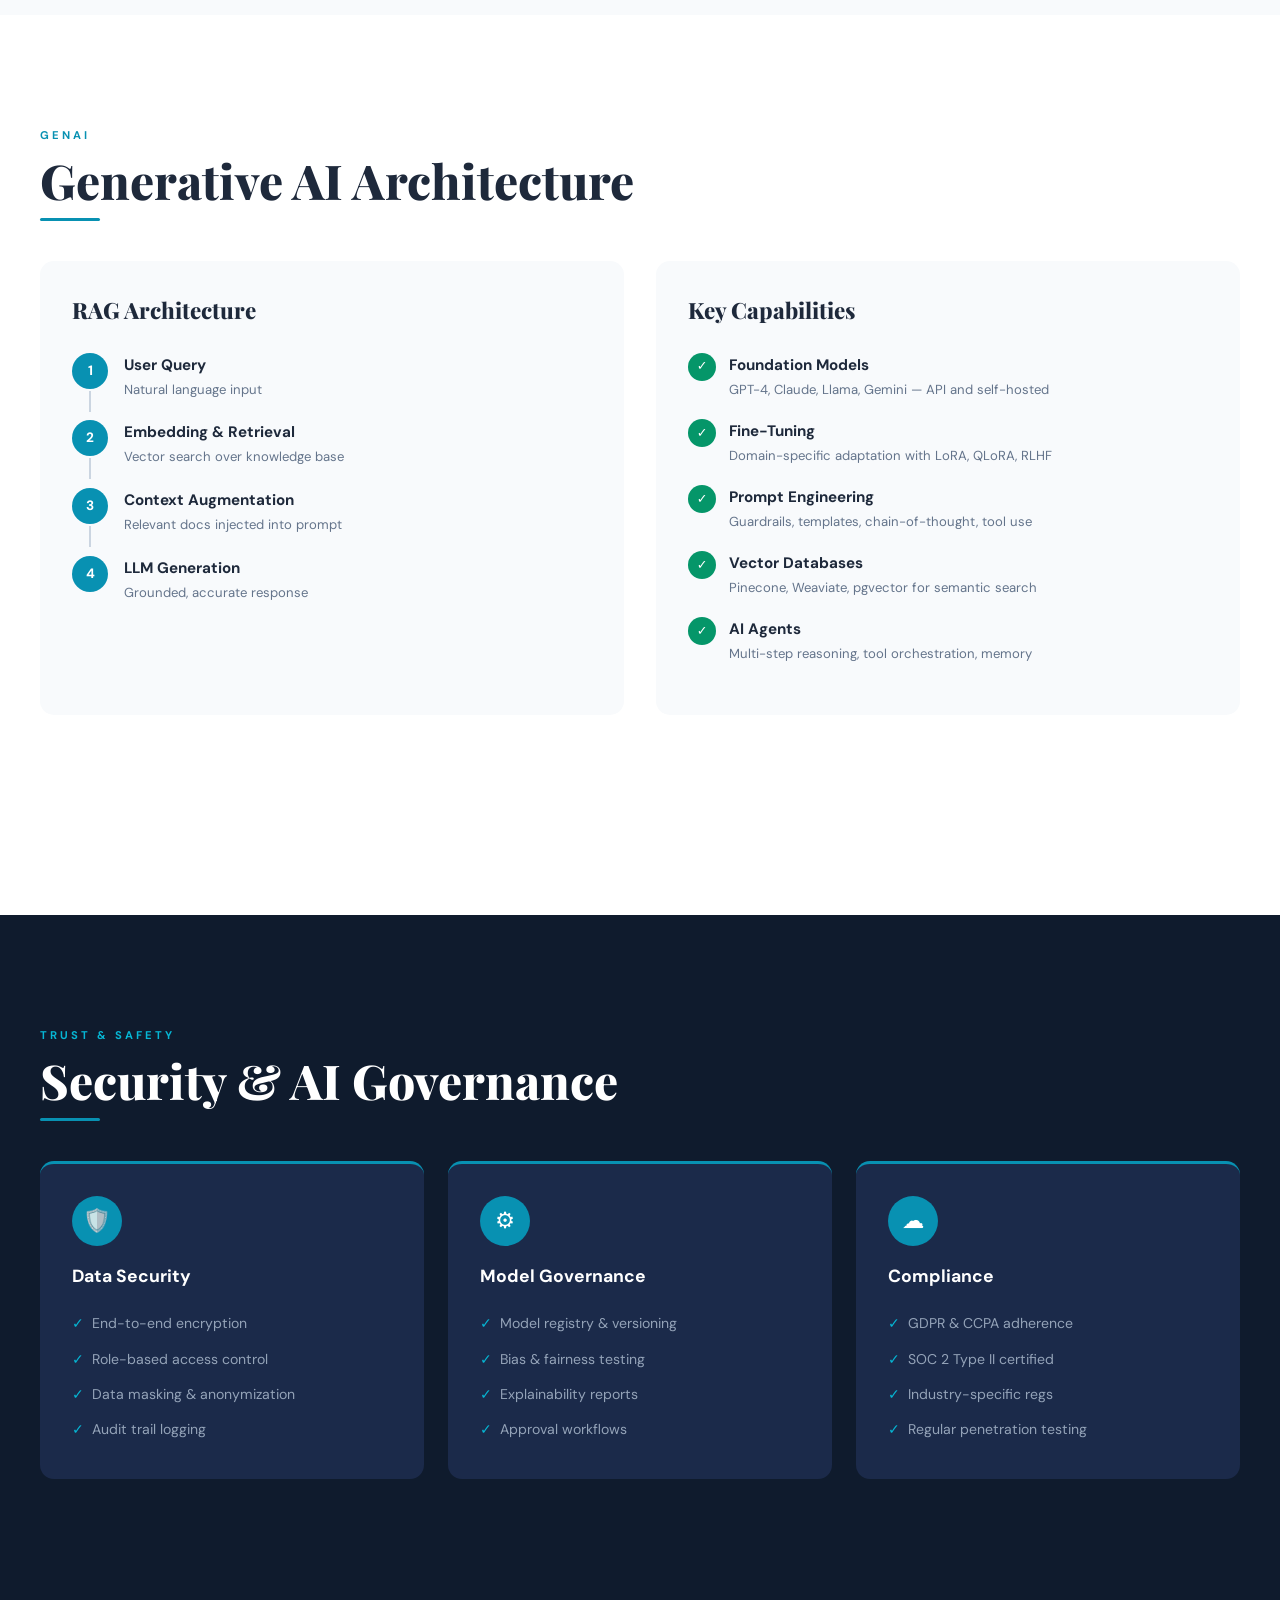
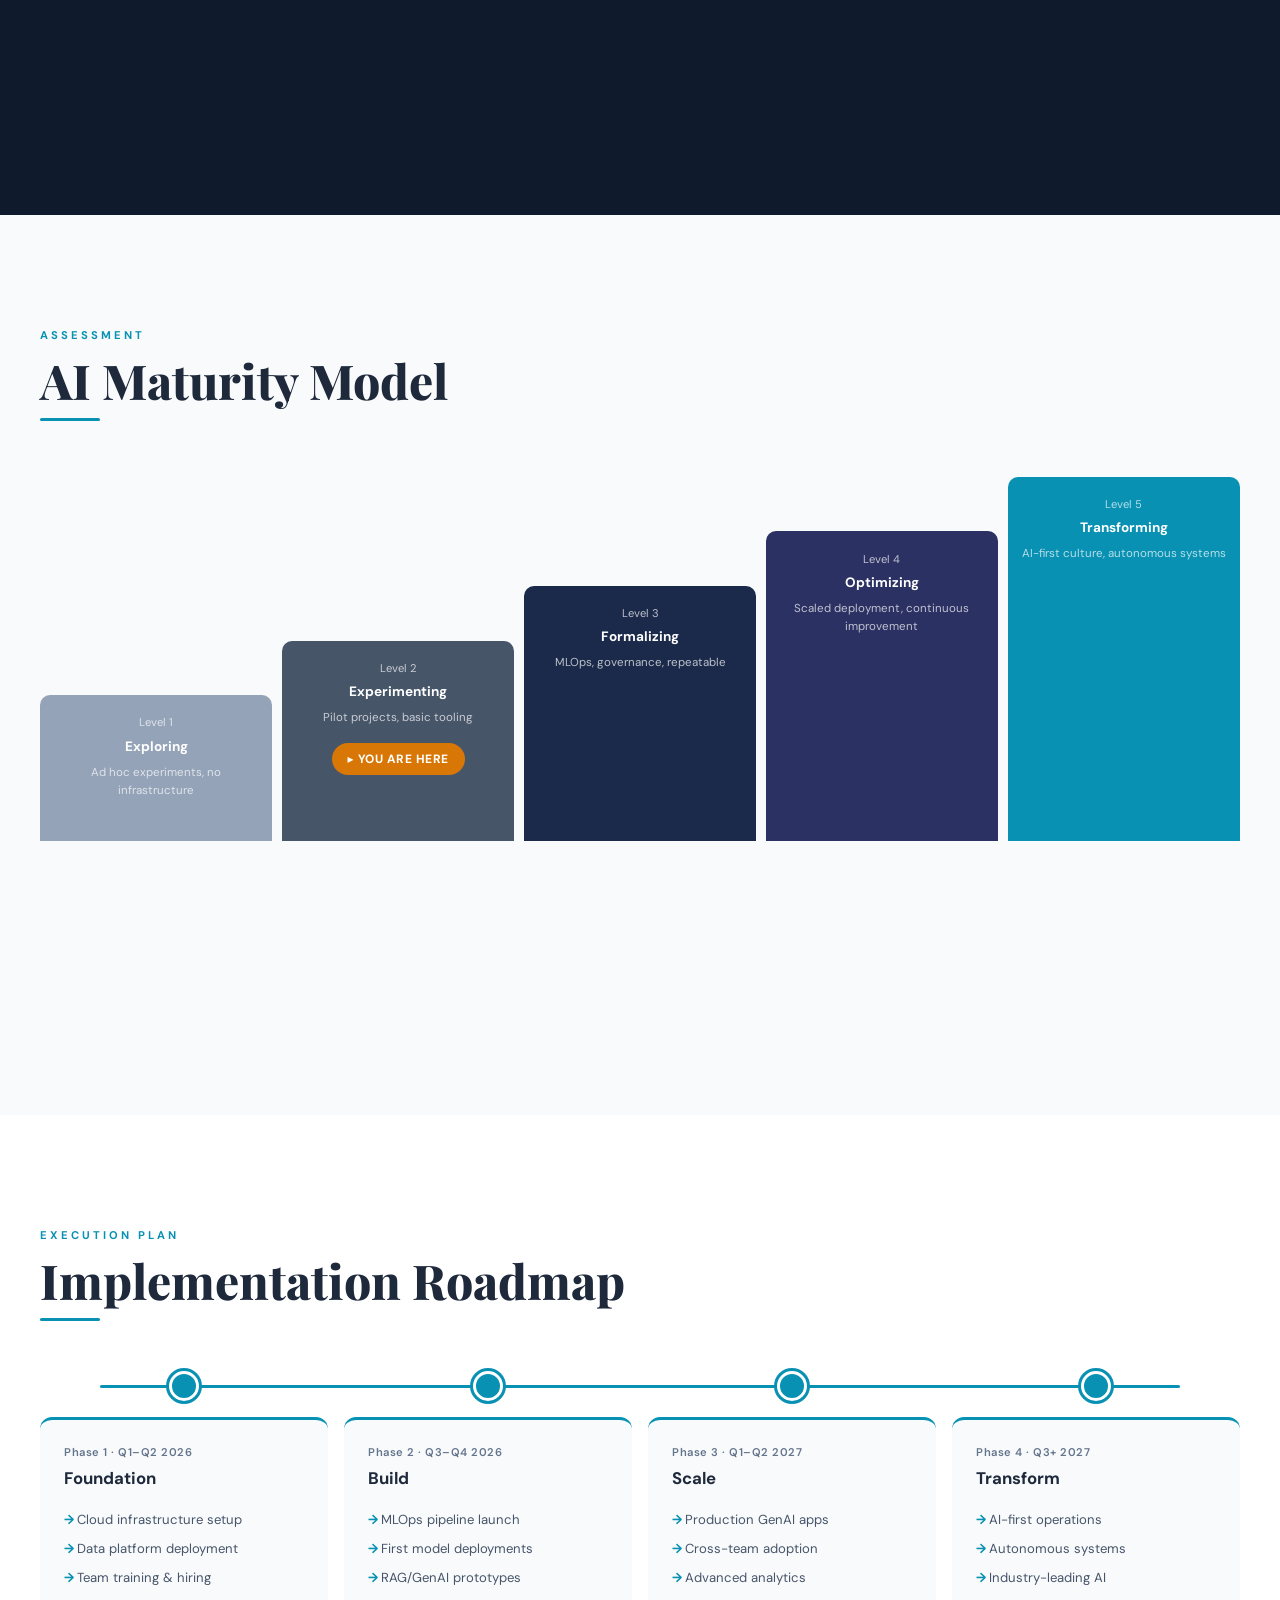
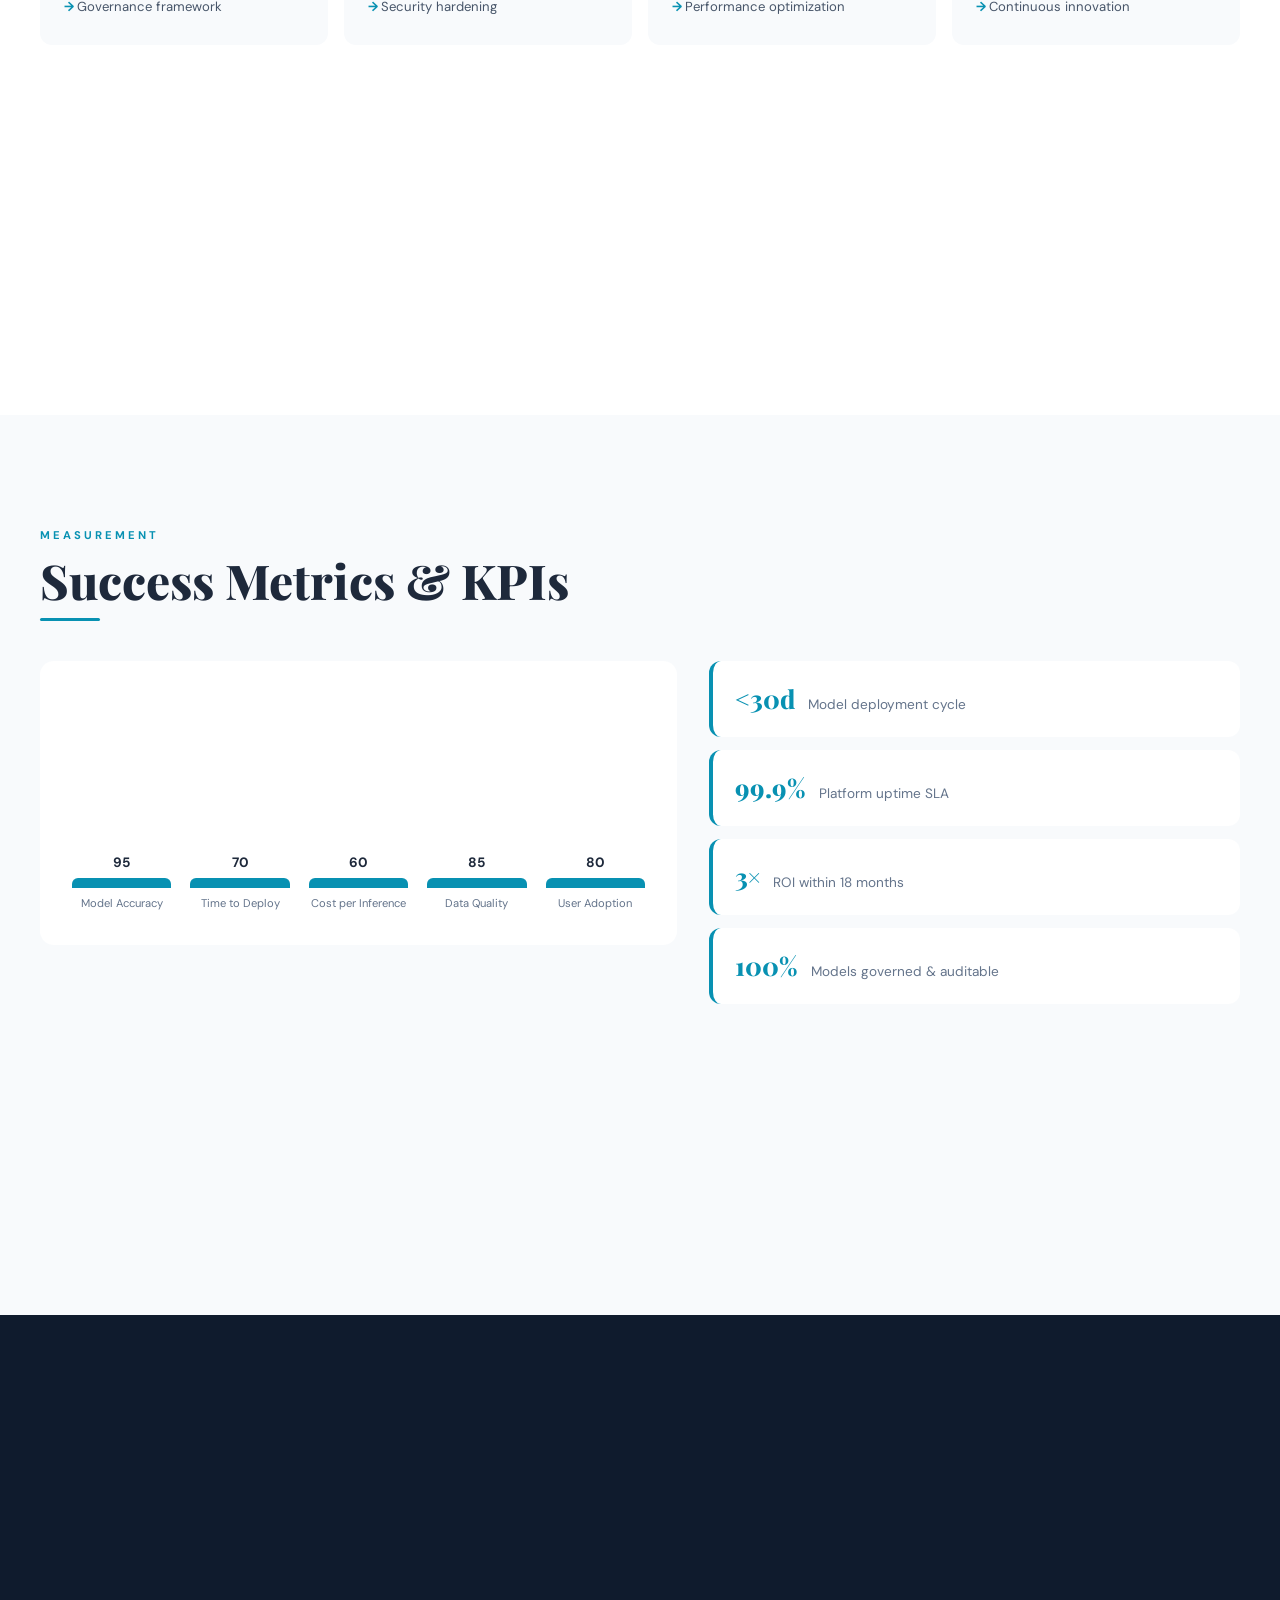
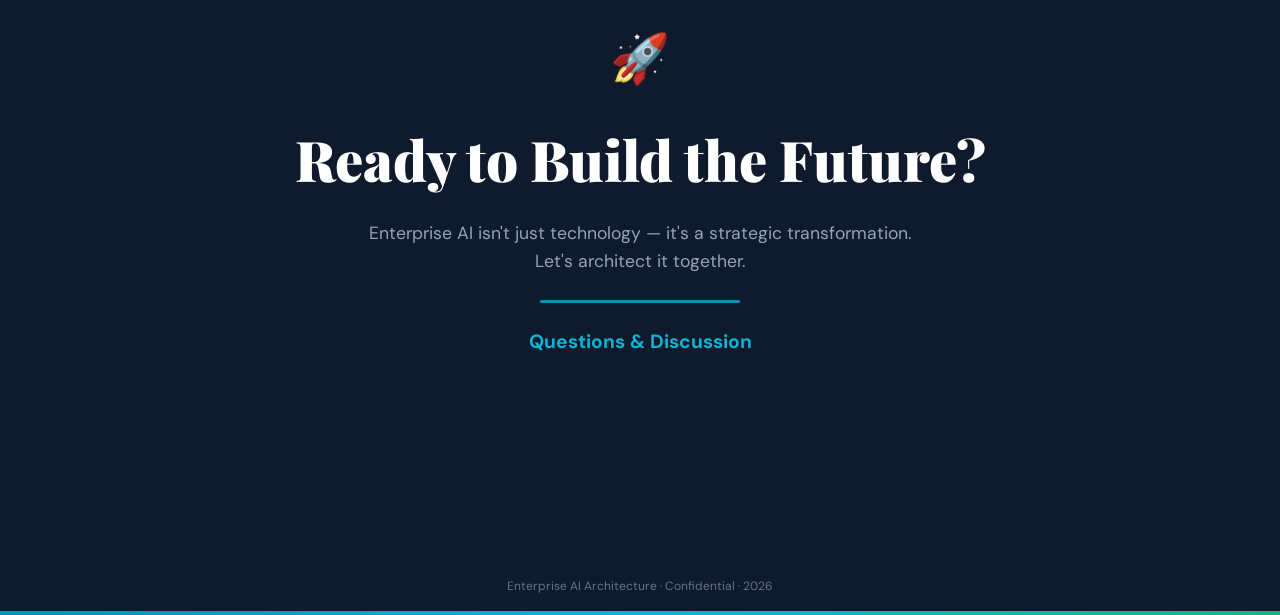
==== commit 5848c551: "Update index1.html" ====
--- a/index1.html
+++ b/index1.html
@@ -710,33 +710,6 @@
   </div>
 </section>
 
-<!-- SLIDE 3: WHY ENTERPRISE AI -->
-<section class="why-ai" id="why-ai">
-  <div class="container">
-    <div class="section-label">The Imperative</div>
-    <h2 class="section-title fade-up">Why Enterprise AI?</h2>
-    <div class="stats-row">
-      <div class="stat-card fade-up stagger-1">
-        <div class="icon">📊</div>
-        <div class="number">72%</div>
-        <div class="label">of enterprises plan to scale AI by 2027</div>
-      </div>
-      <div class="stat-card fade-up stagger-2">
-        <div class="icon">🧠</div>
-        <div class="number">$4.4T</div>
-        <div class="label">annual value AI could add to the global economy</div>
-      </div>
-      <div class="stat-card fade-up stagger-3">
-        <div class="icon">🚀</div>
-        <div class="number">40%</div>
-        <div class="label">productivity gains reported by early AI adopters</div>
-      </div>
-    </div>
-    <div class="callout fade-up">
-      Organizations that fail to adopt AI at scale risk losing competitive advantage across cost efficiency, customer experience, and innovation velocity.
-    </div>
-  </div>
-</section>
 
 <!-- SLIDE 4: LAYERED ARCHITECTURE -->
 <section class="architecture" id="architecture">
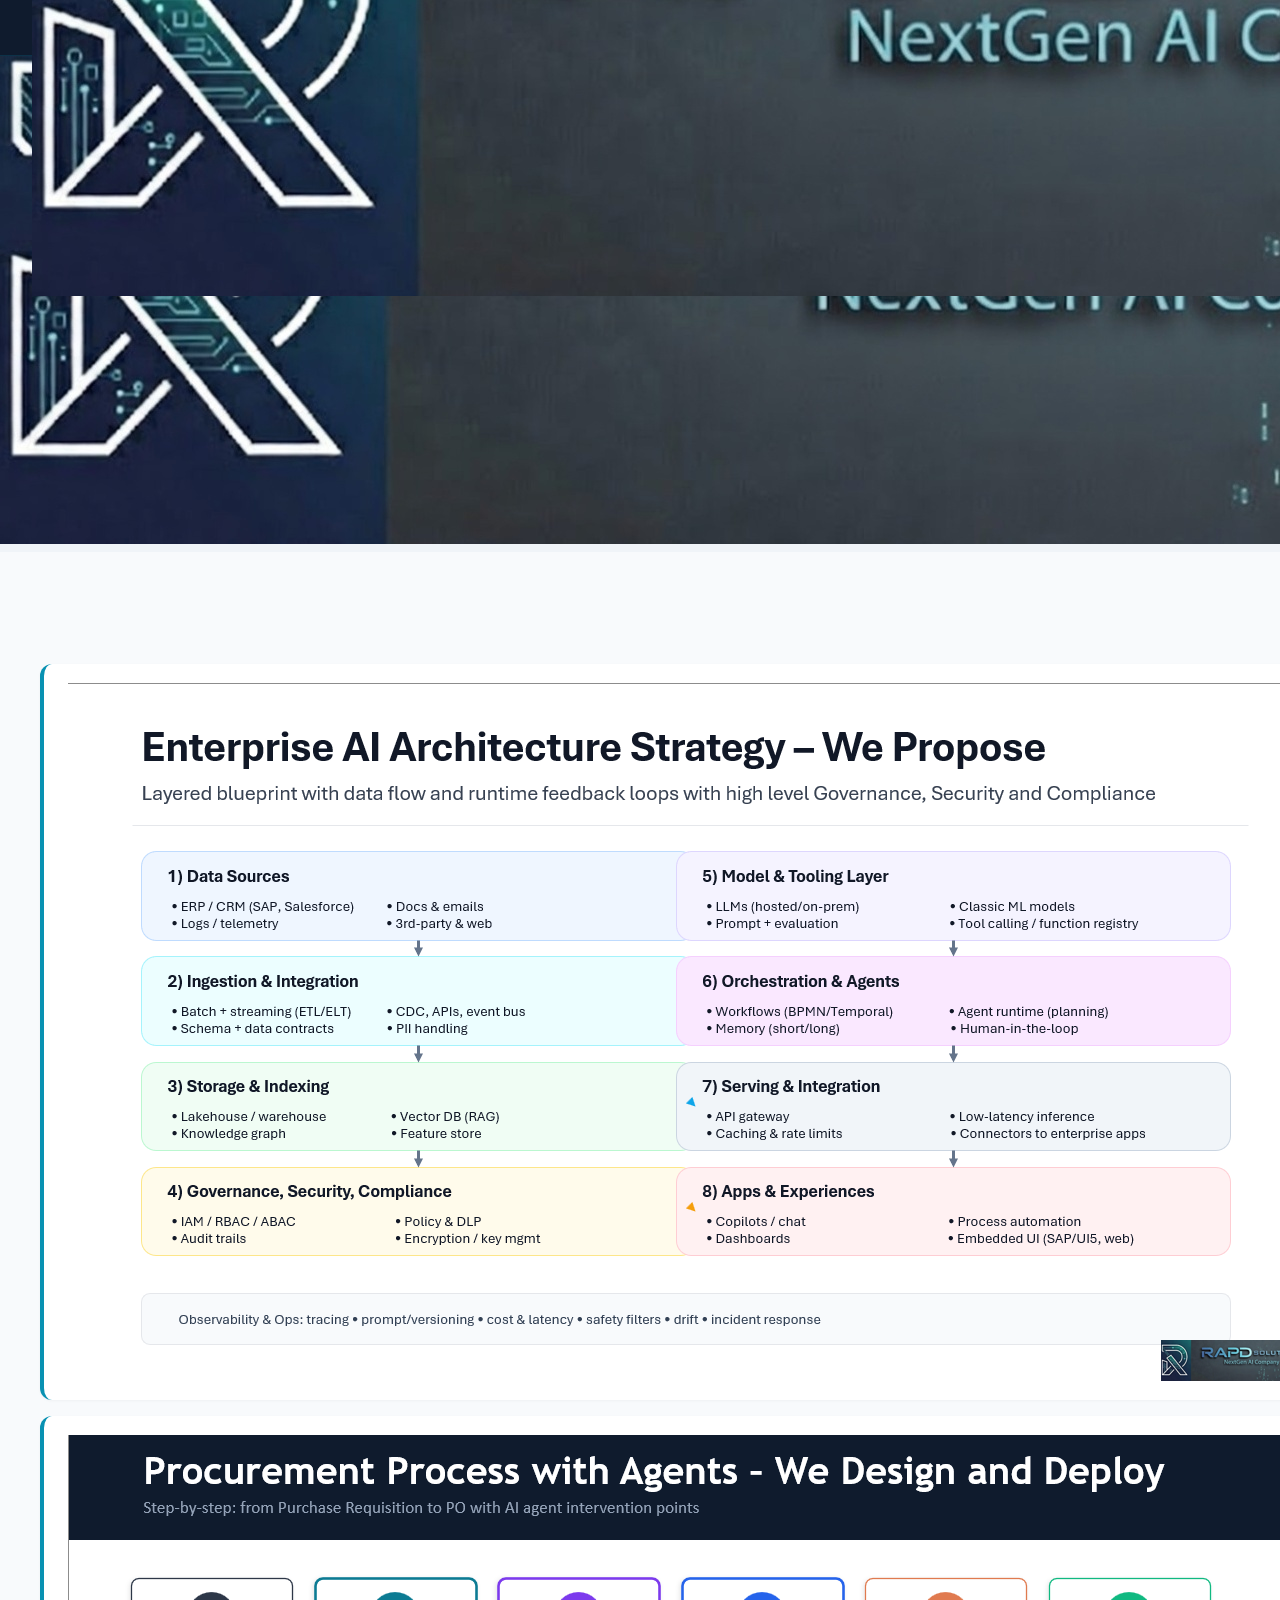
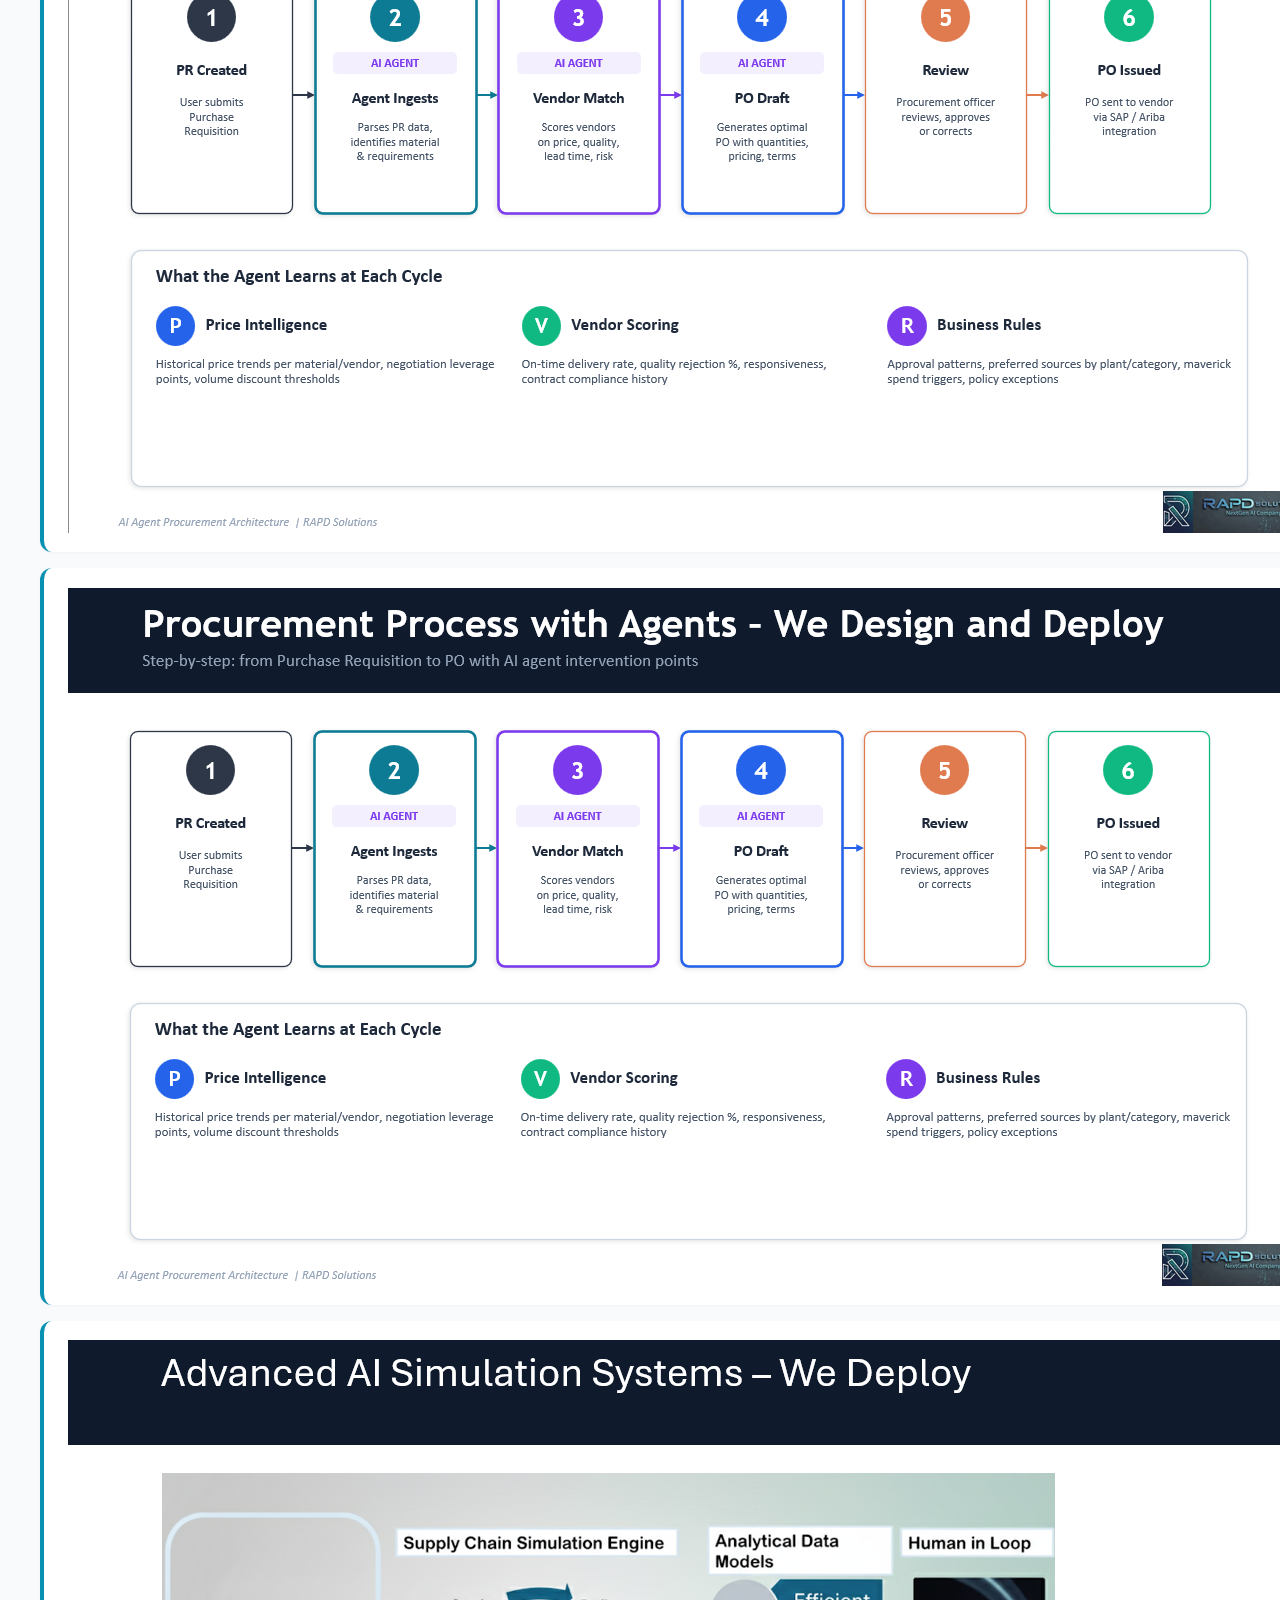
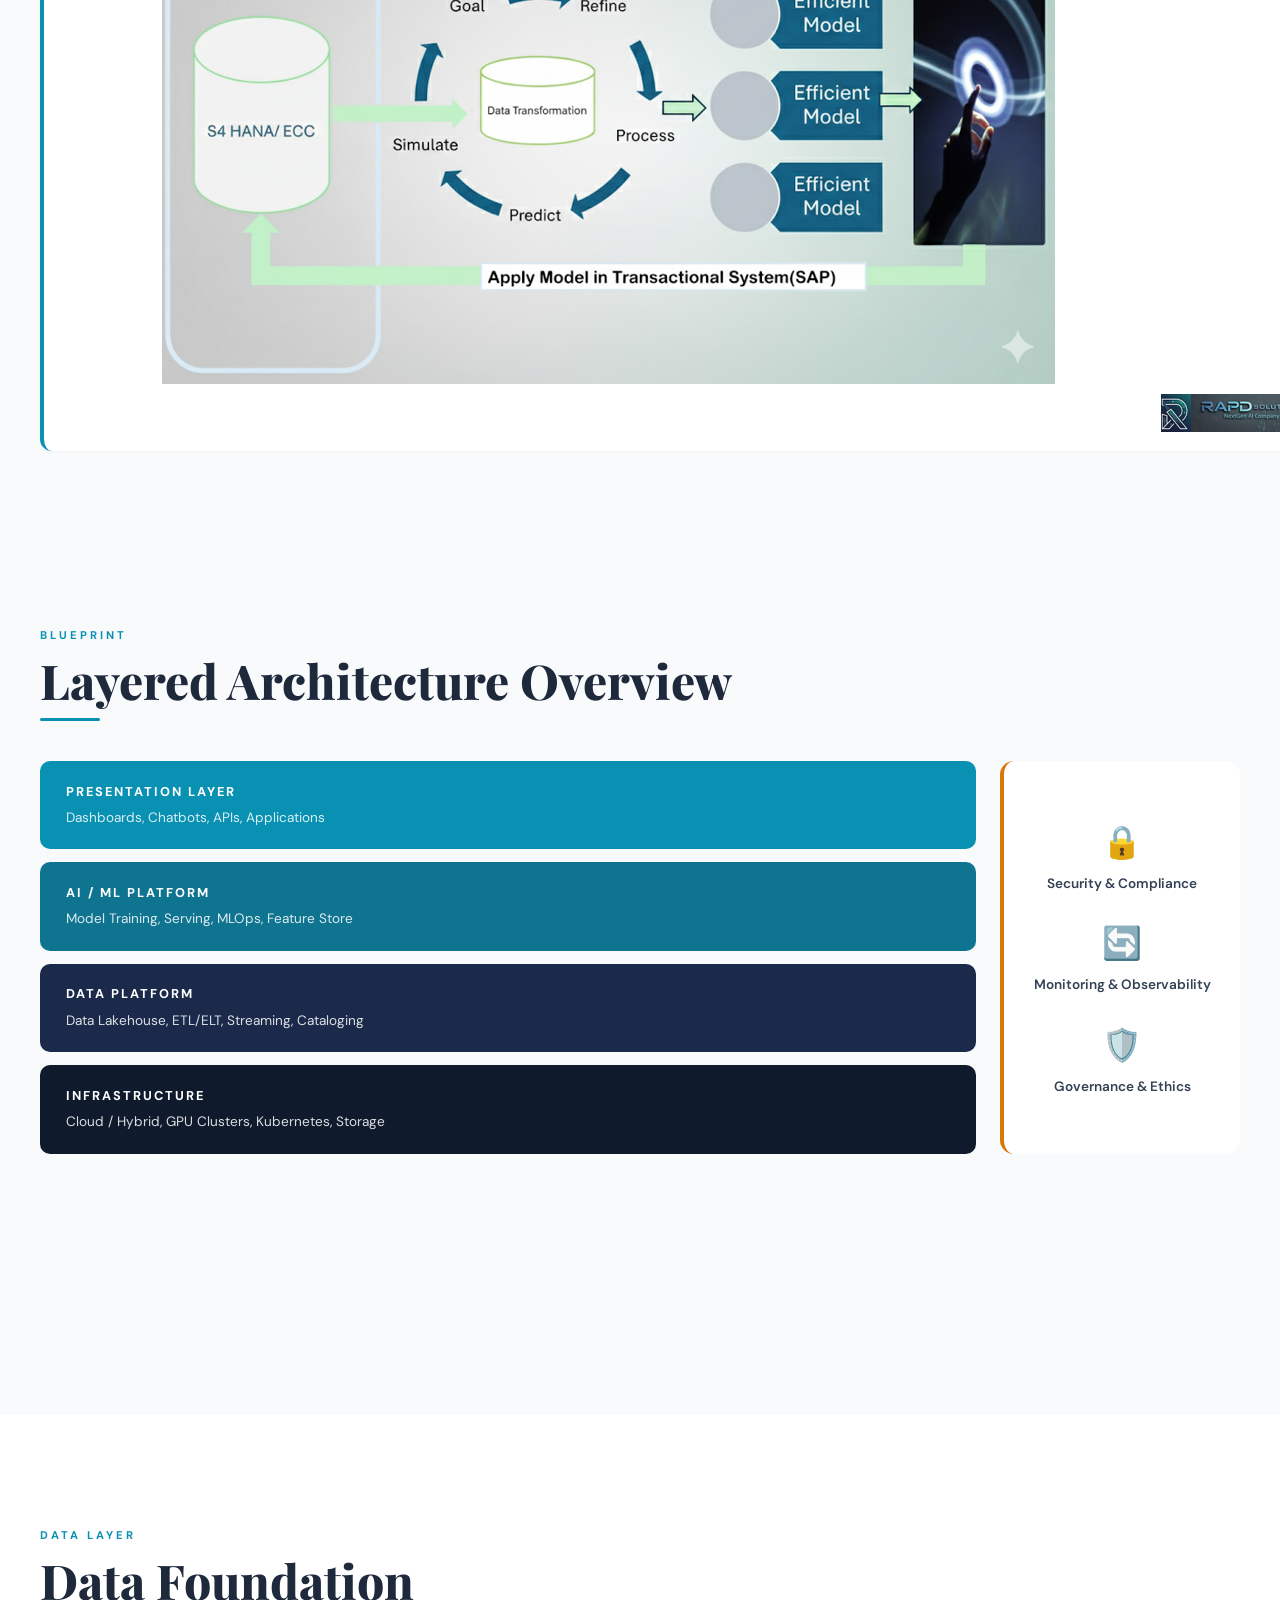
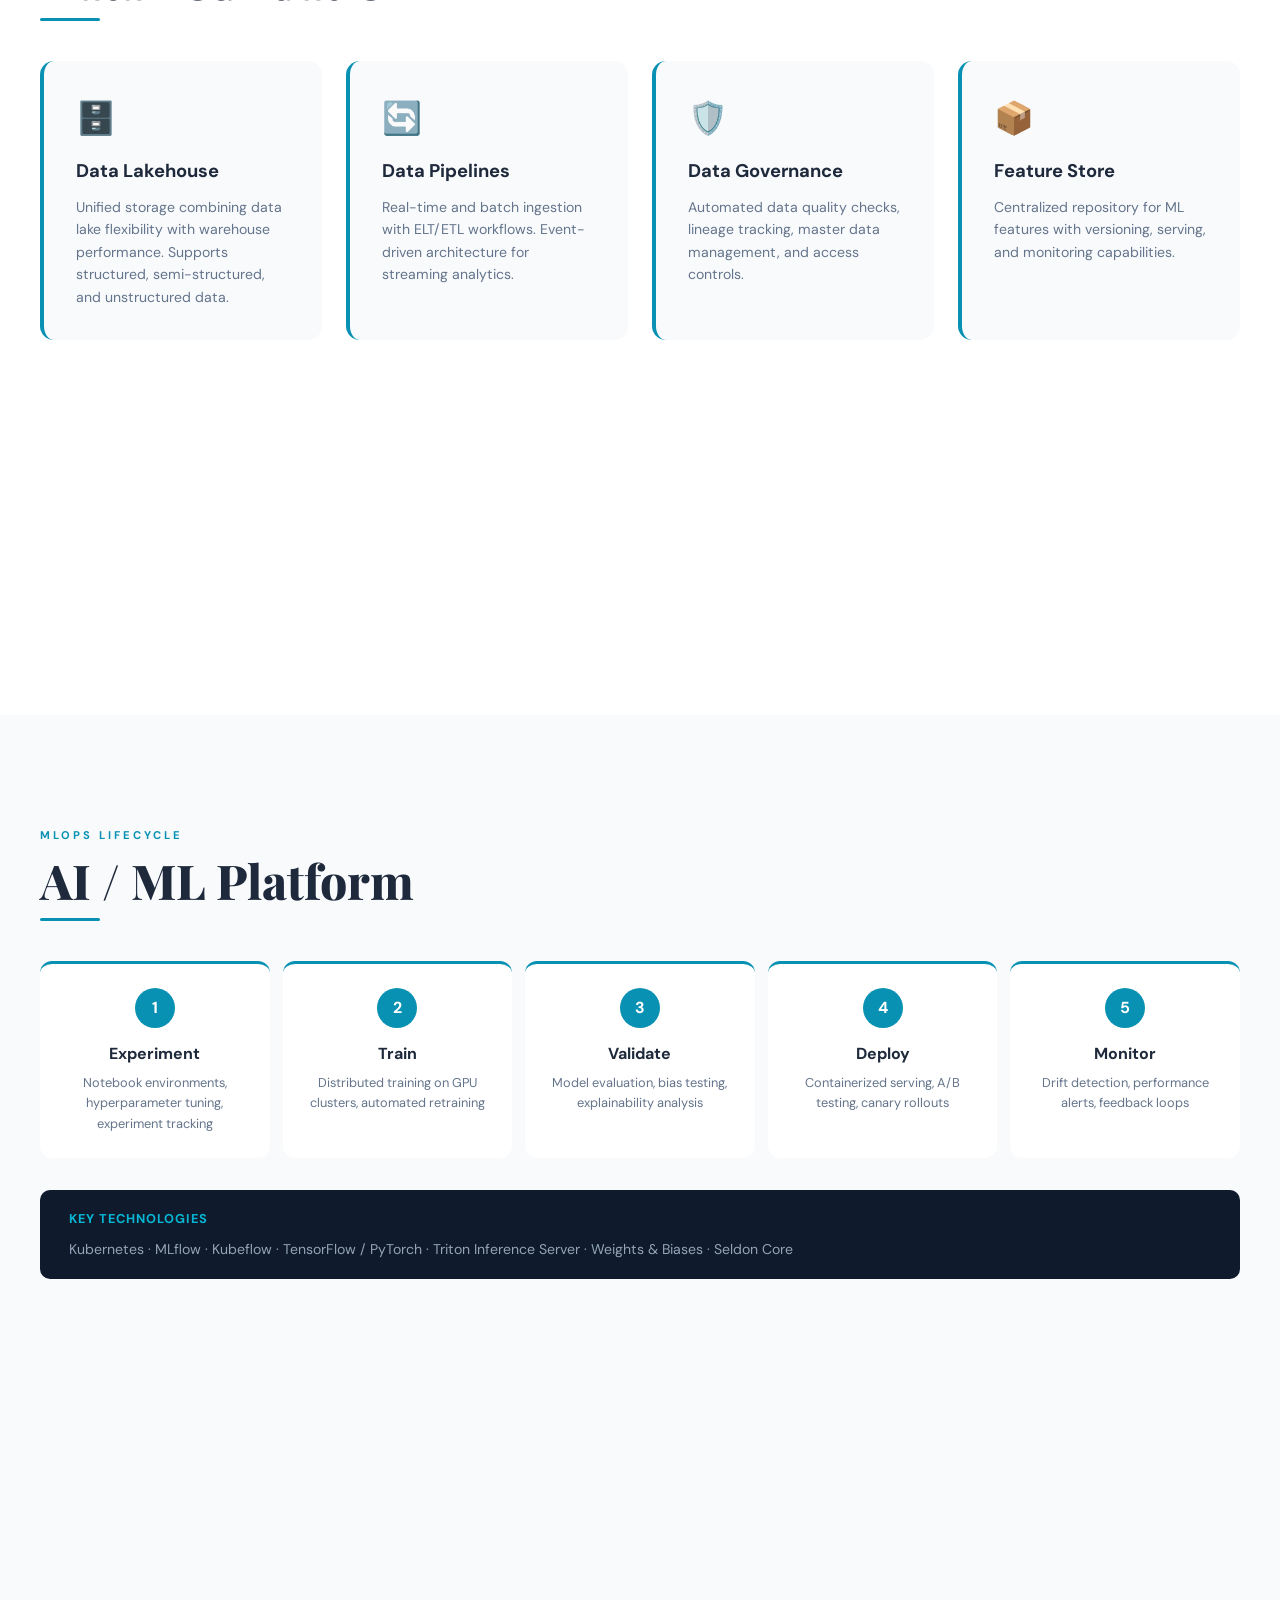
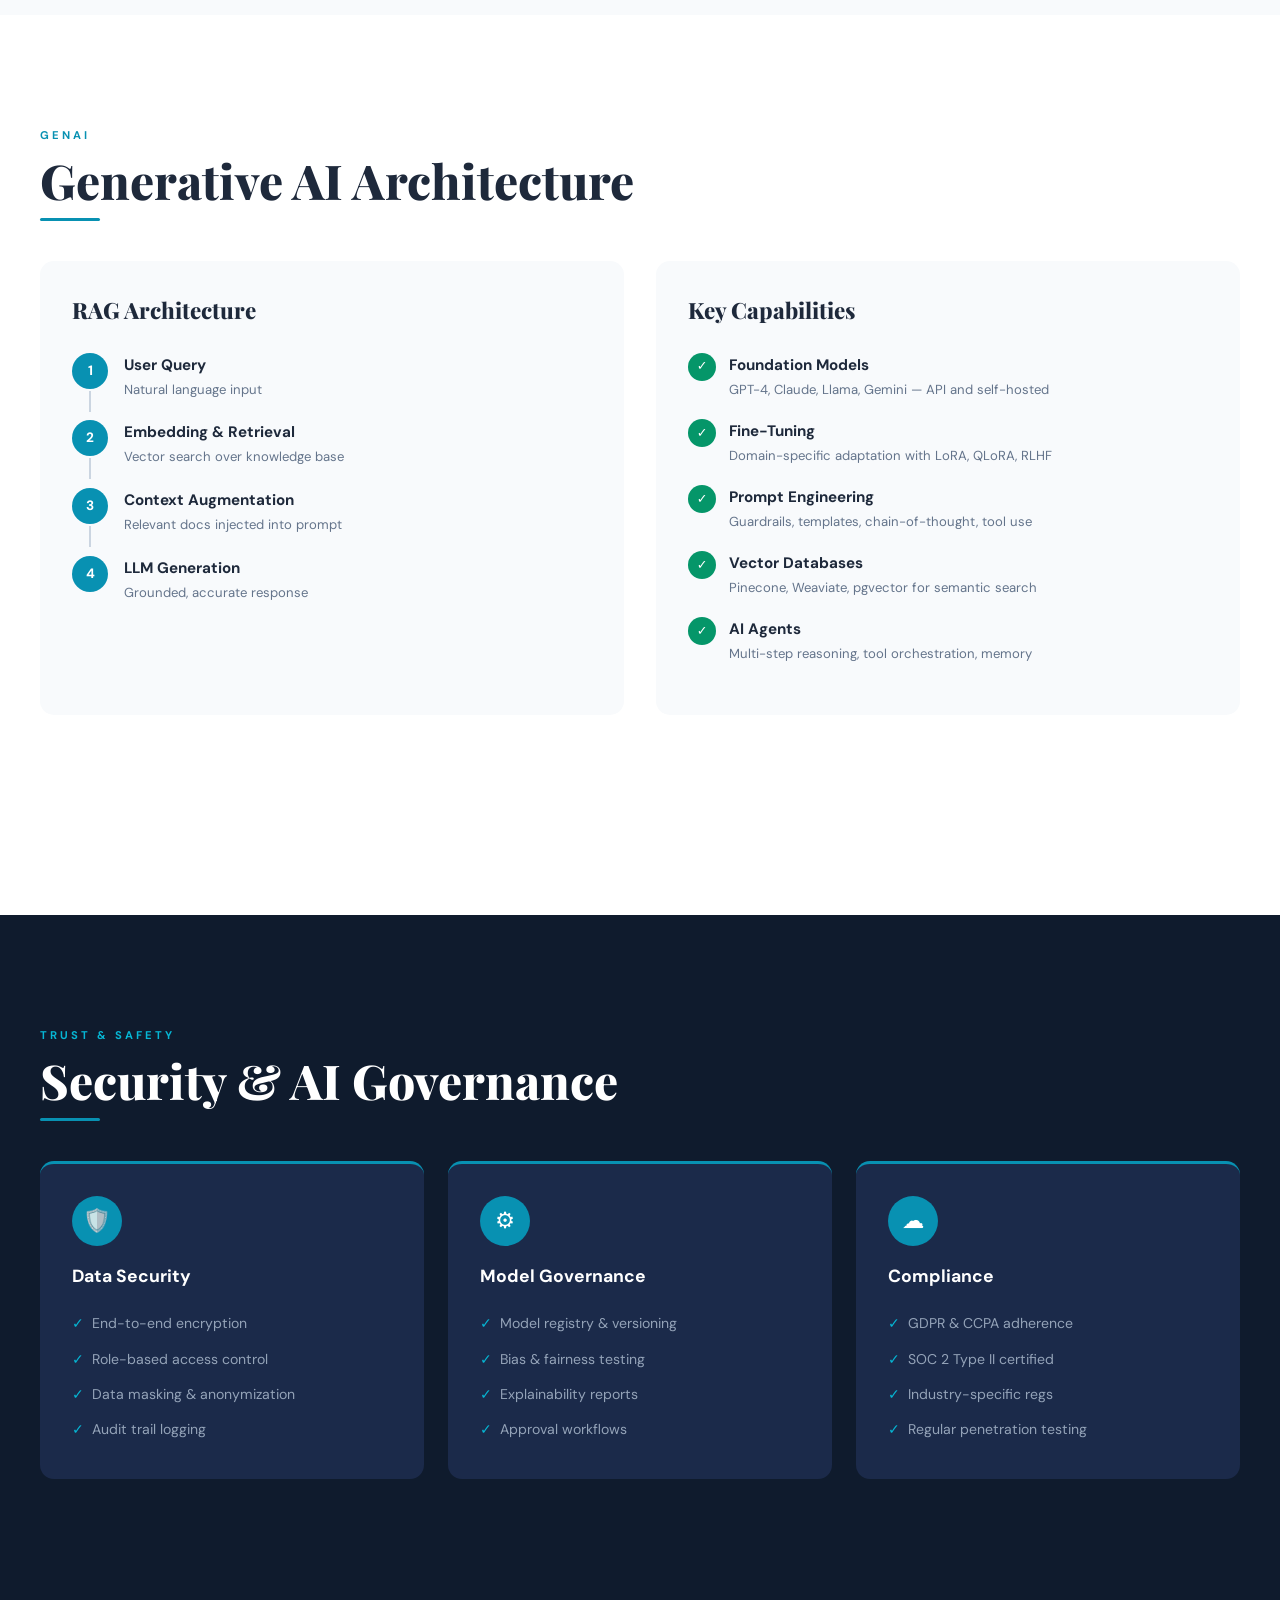
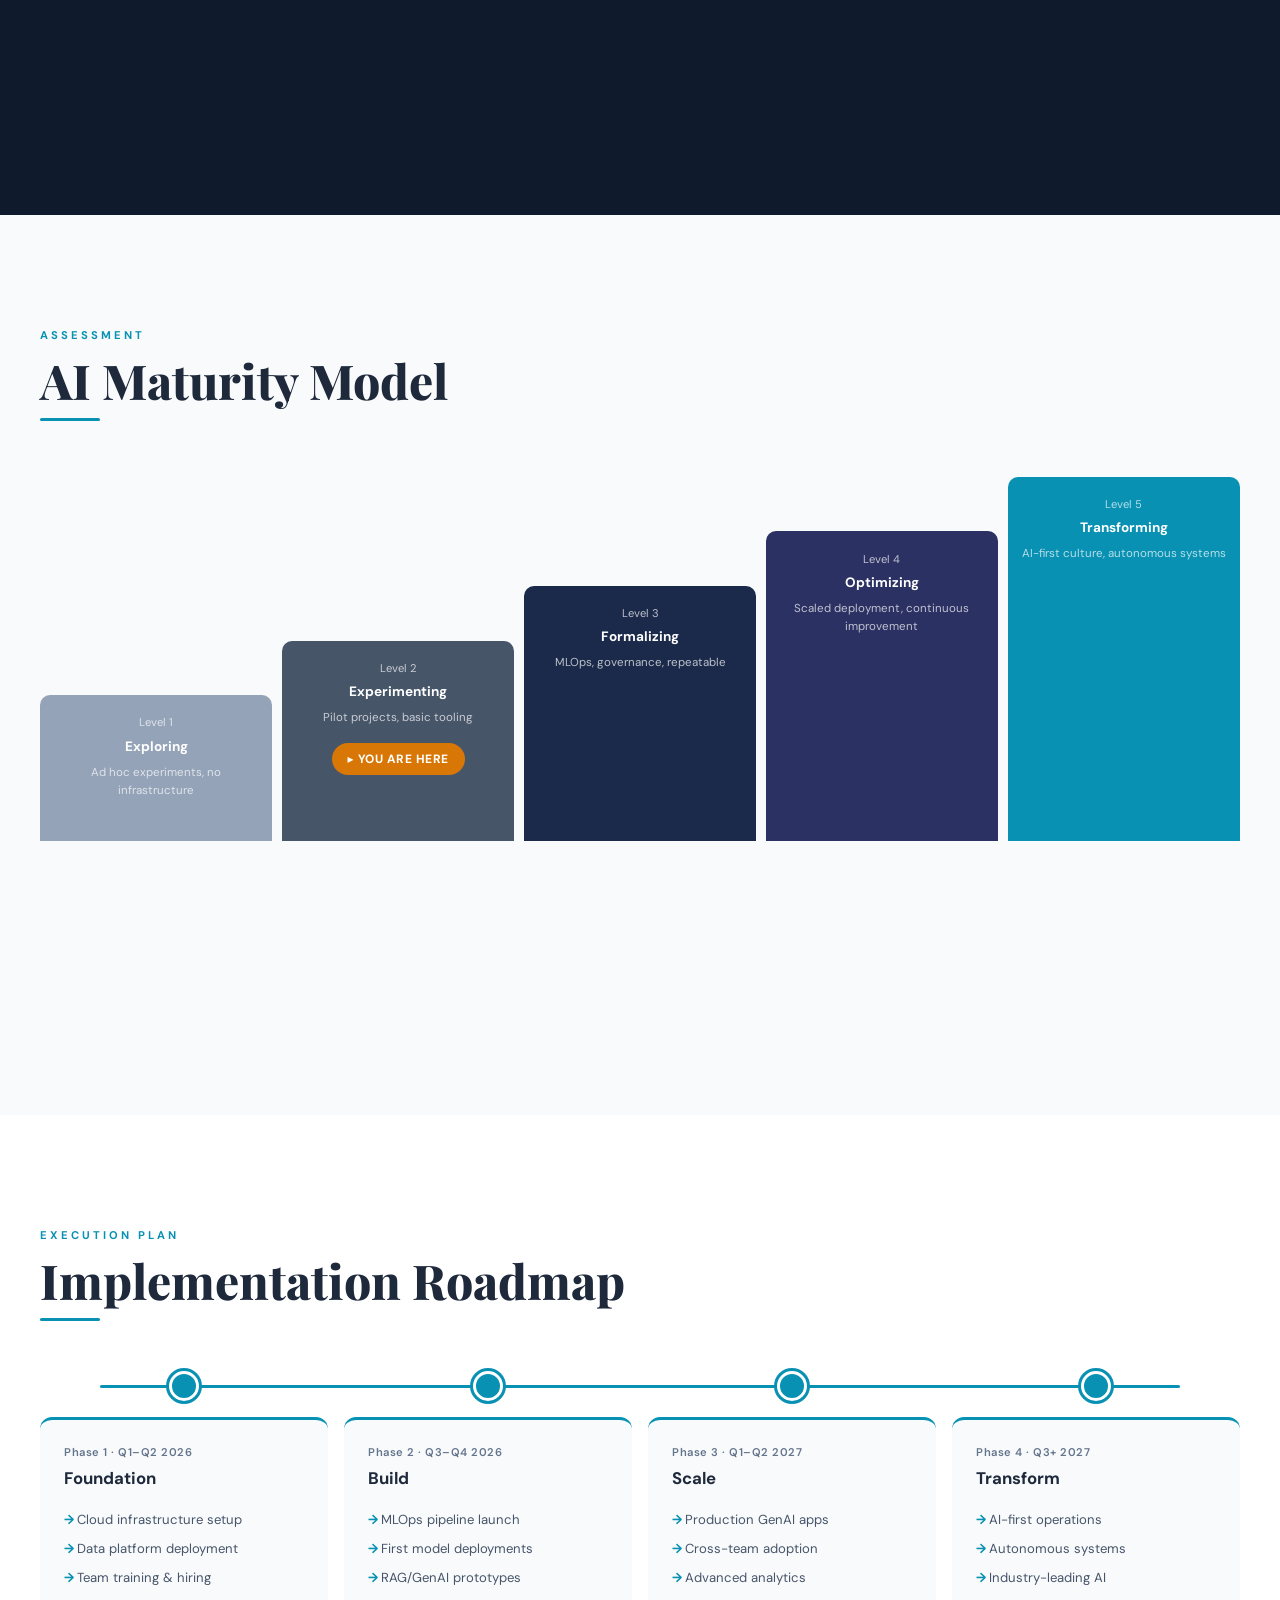
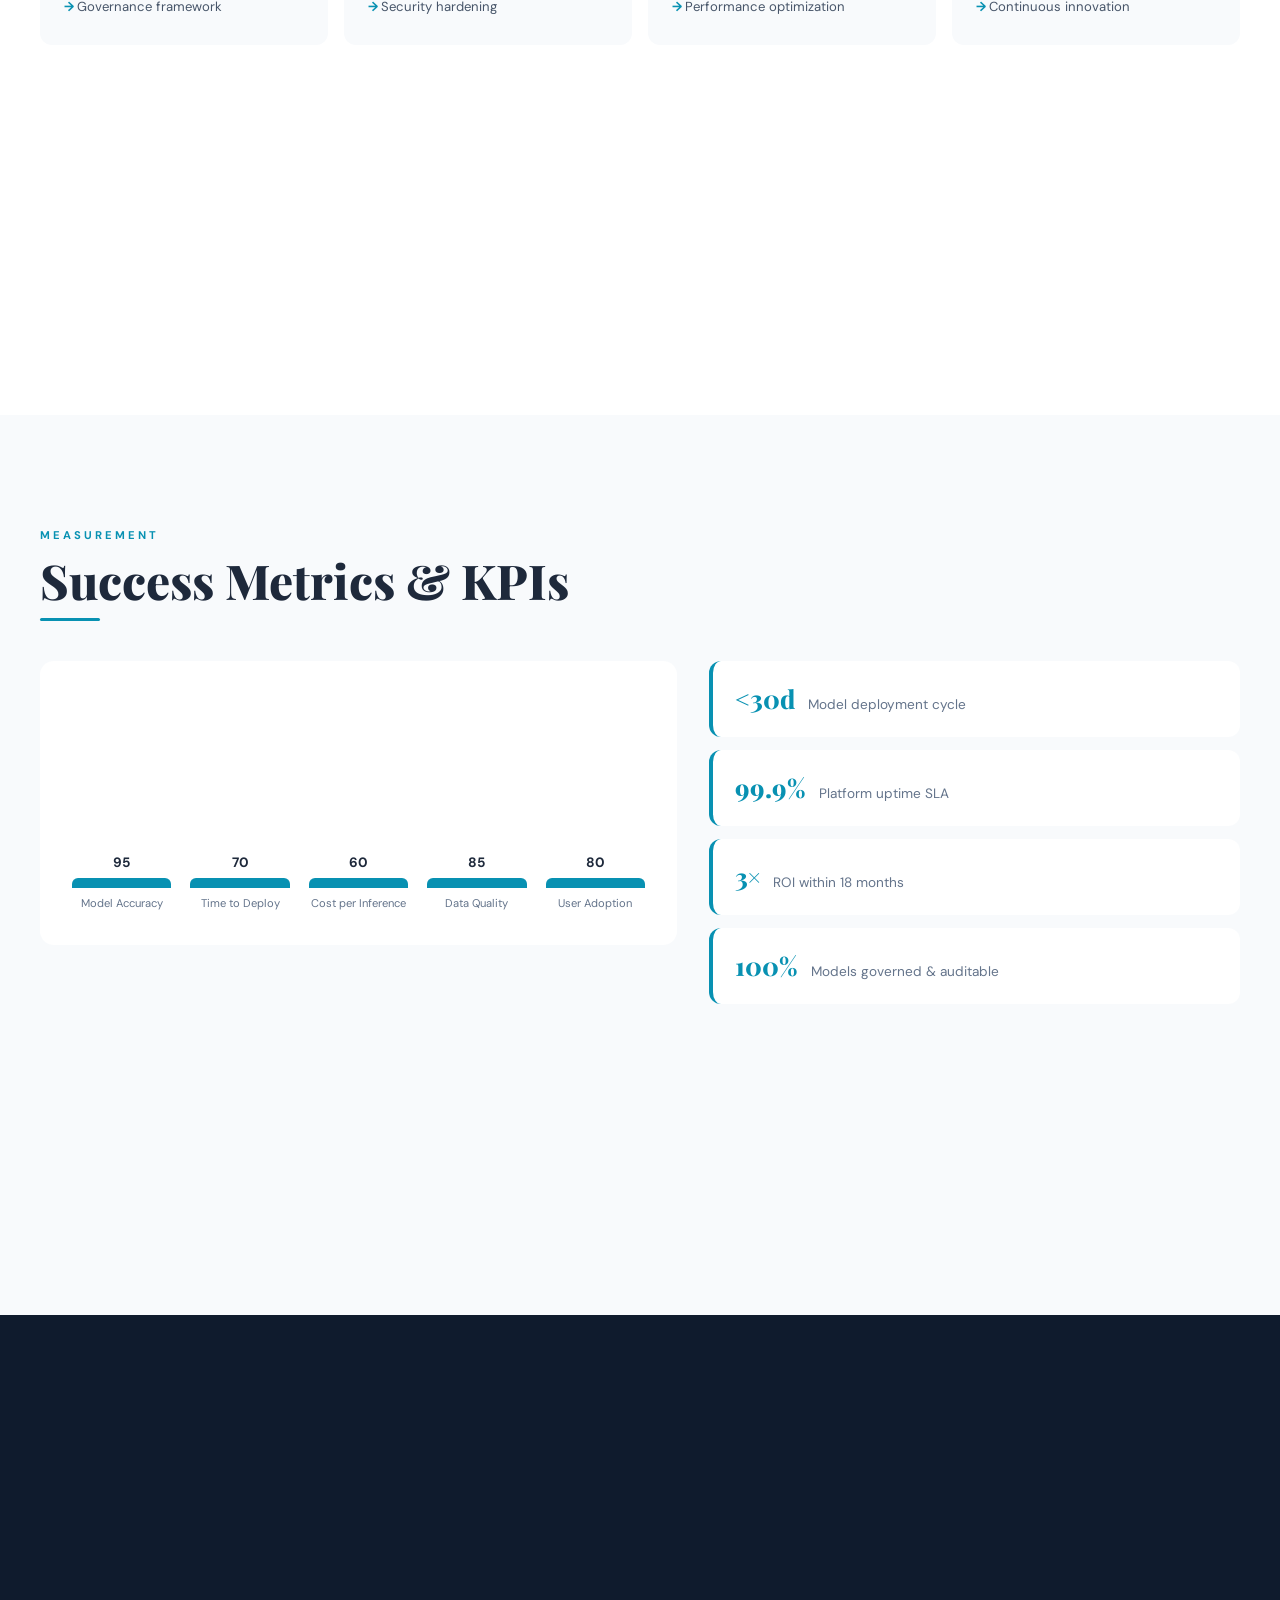
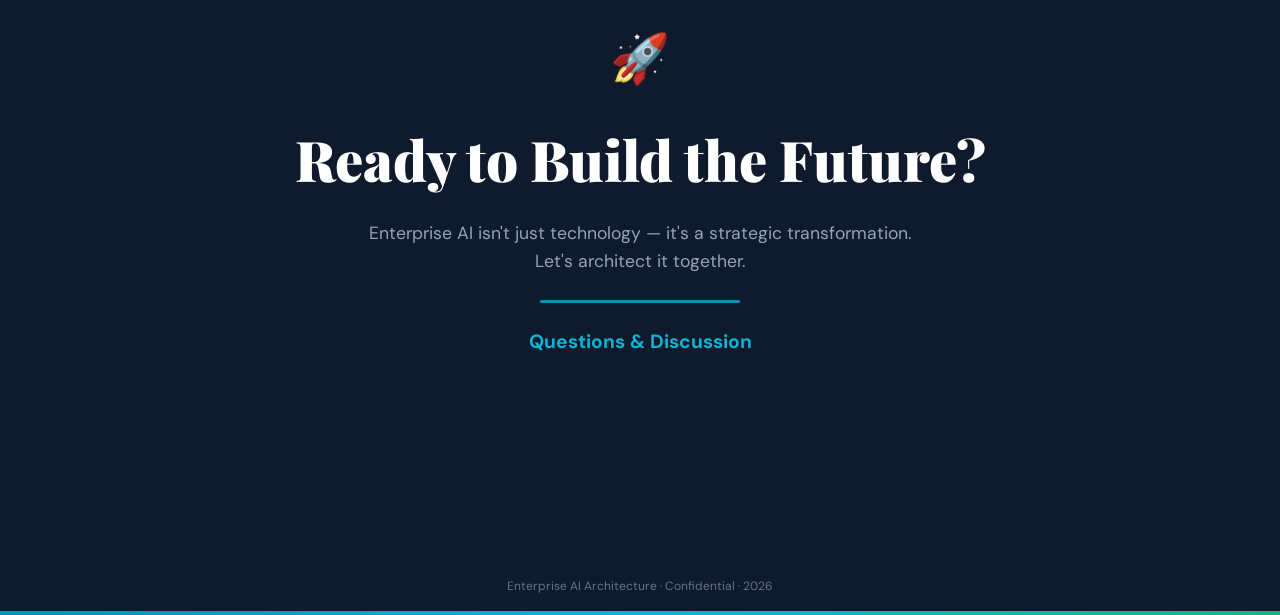
==== commit d32a77c2: "Update index1.html" ====
--- a/index1.html
+++ b/index1.html
@@ -680,7 +680,7 @@
 
 <!-- NAV -->
 <nav>
-  <div class="logo">RAPD <span>AI Solutions</span></div>
+  <div class="logo"><img src="RAPDSolutions_Logo_New.jpg" alt="RAPD Solutions"></span></div>
   <ul>
     <li><a href="#hero">Home</a></li>
     <li><a href="#architecture">Architecture</a></li>
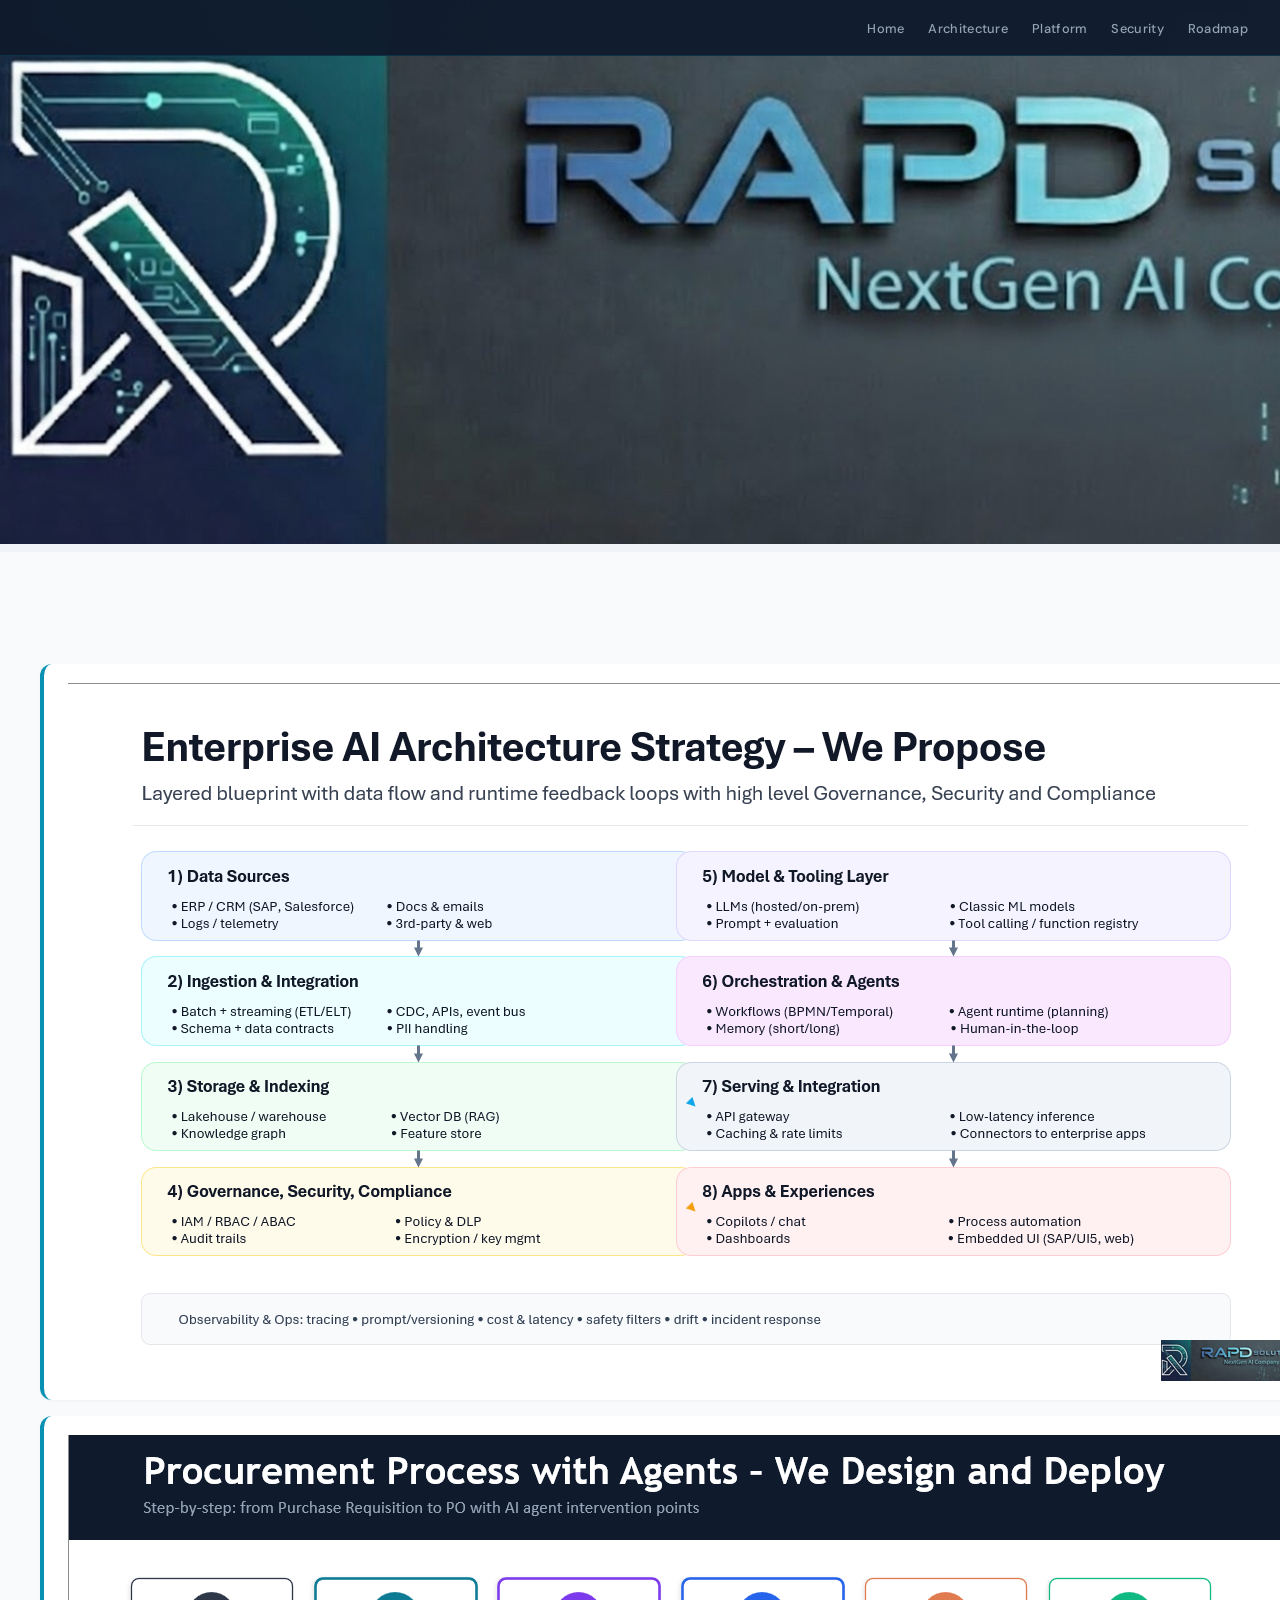
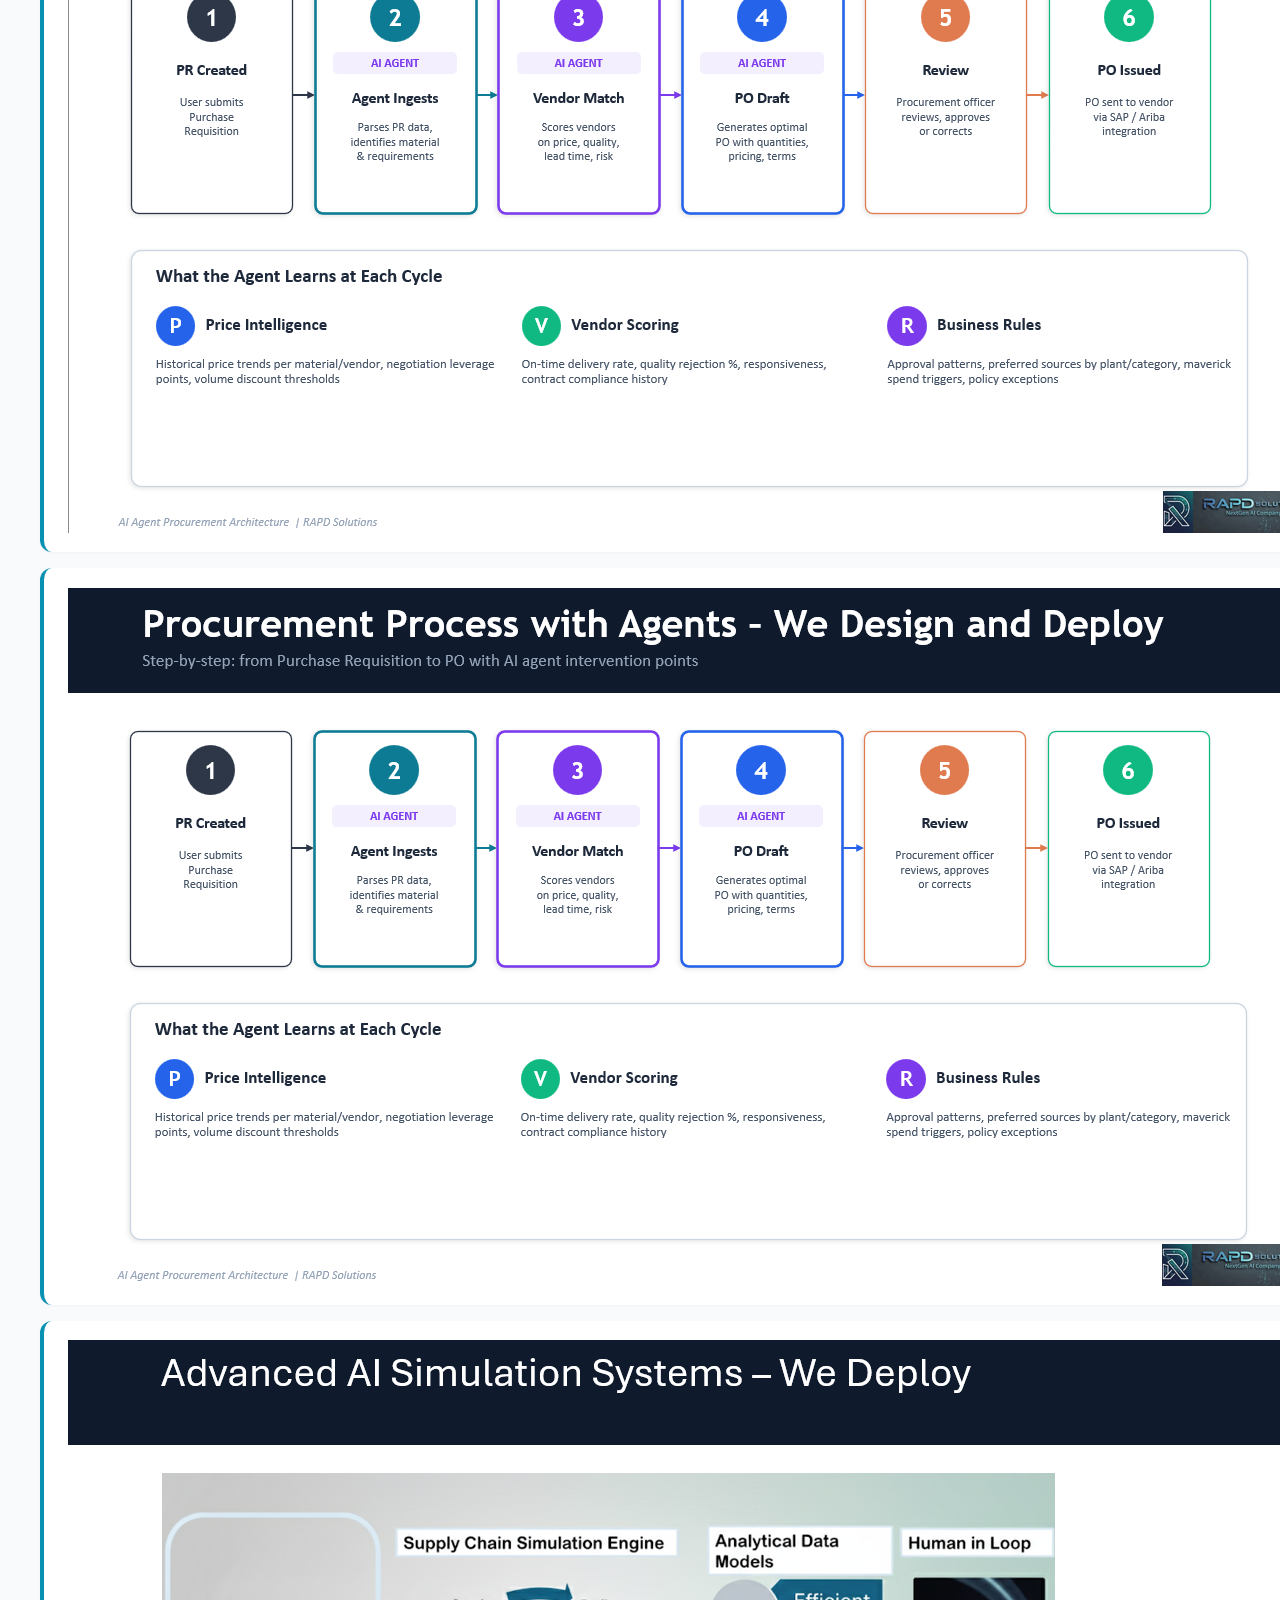
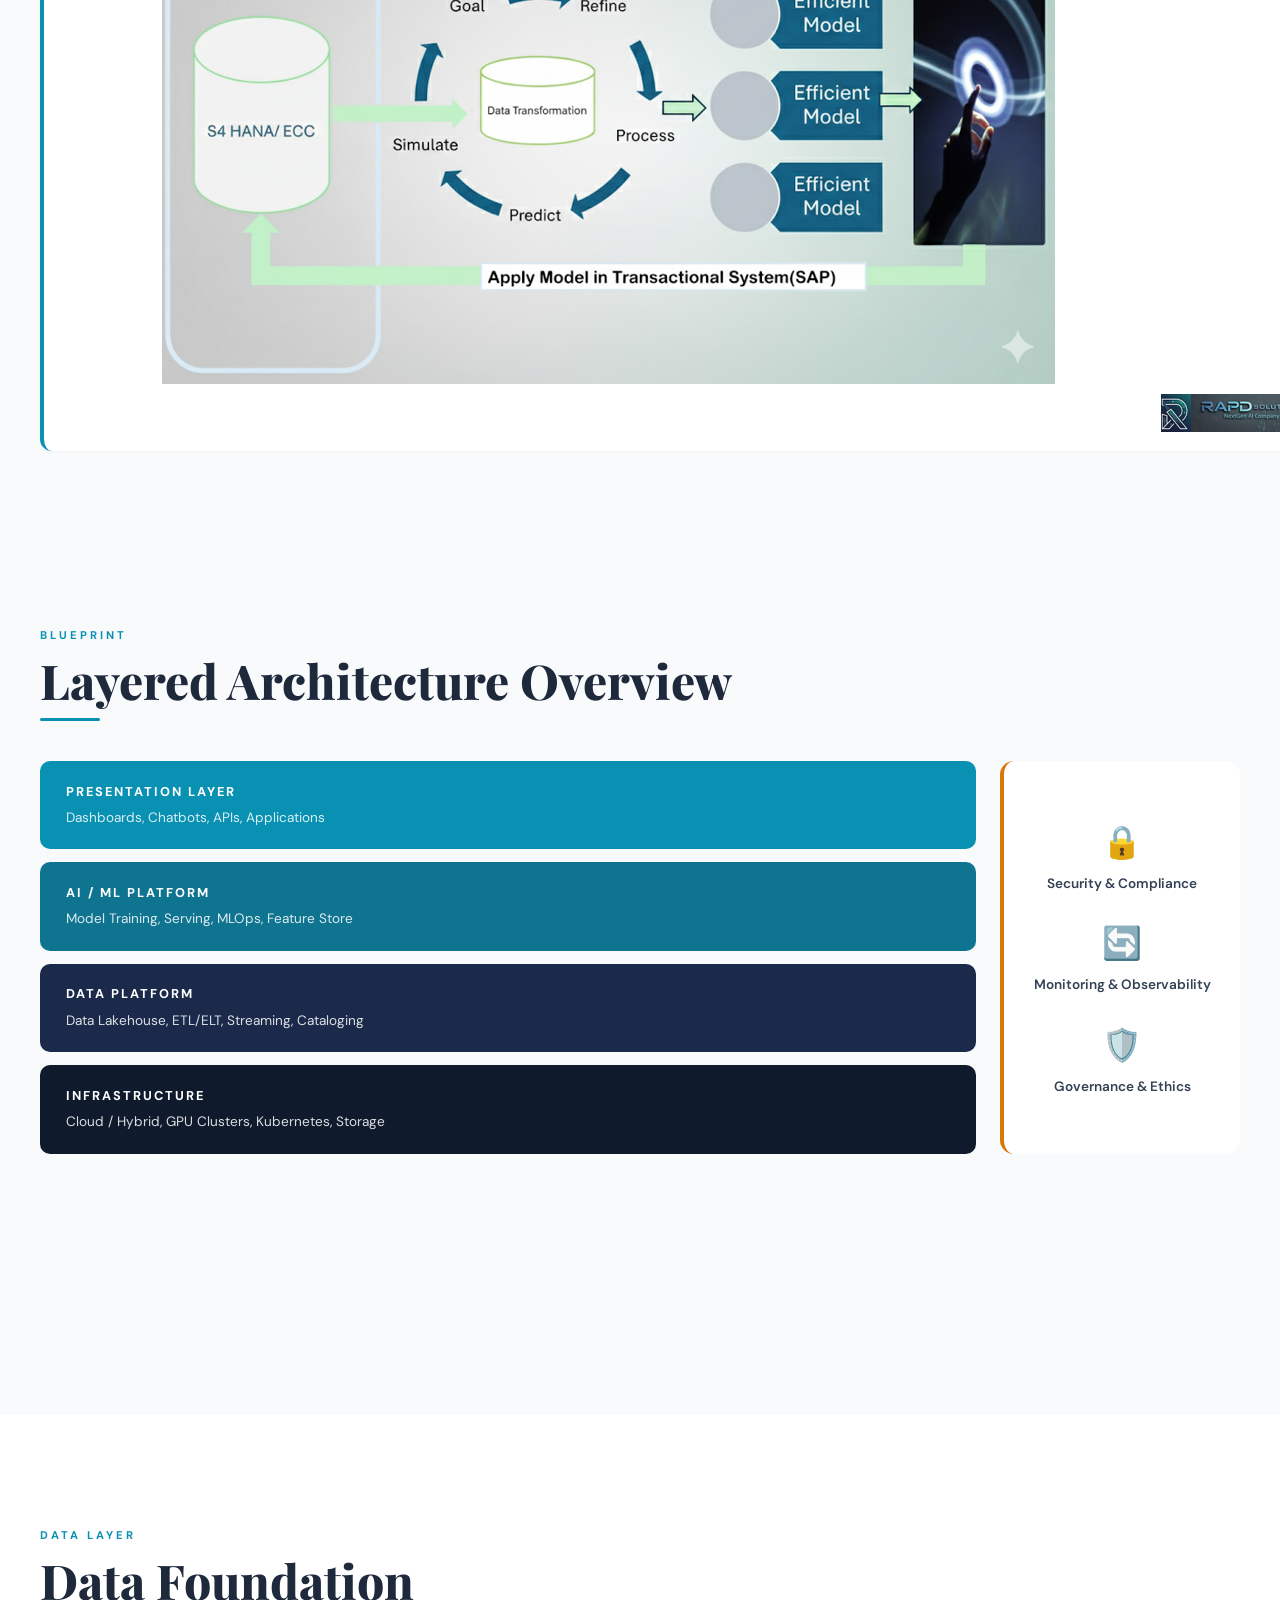
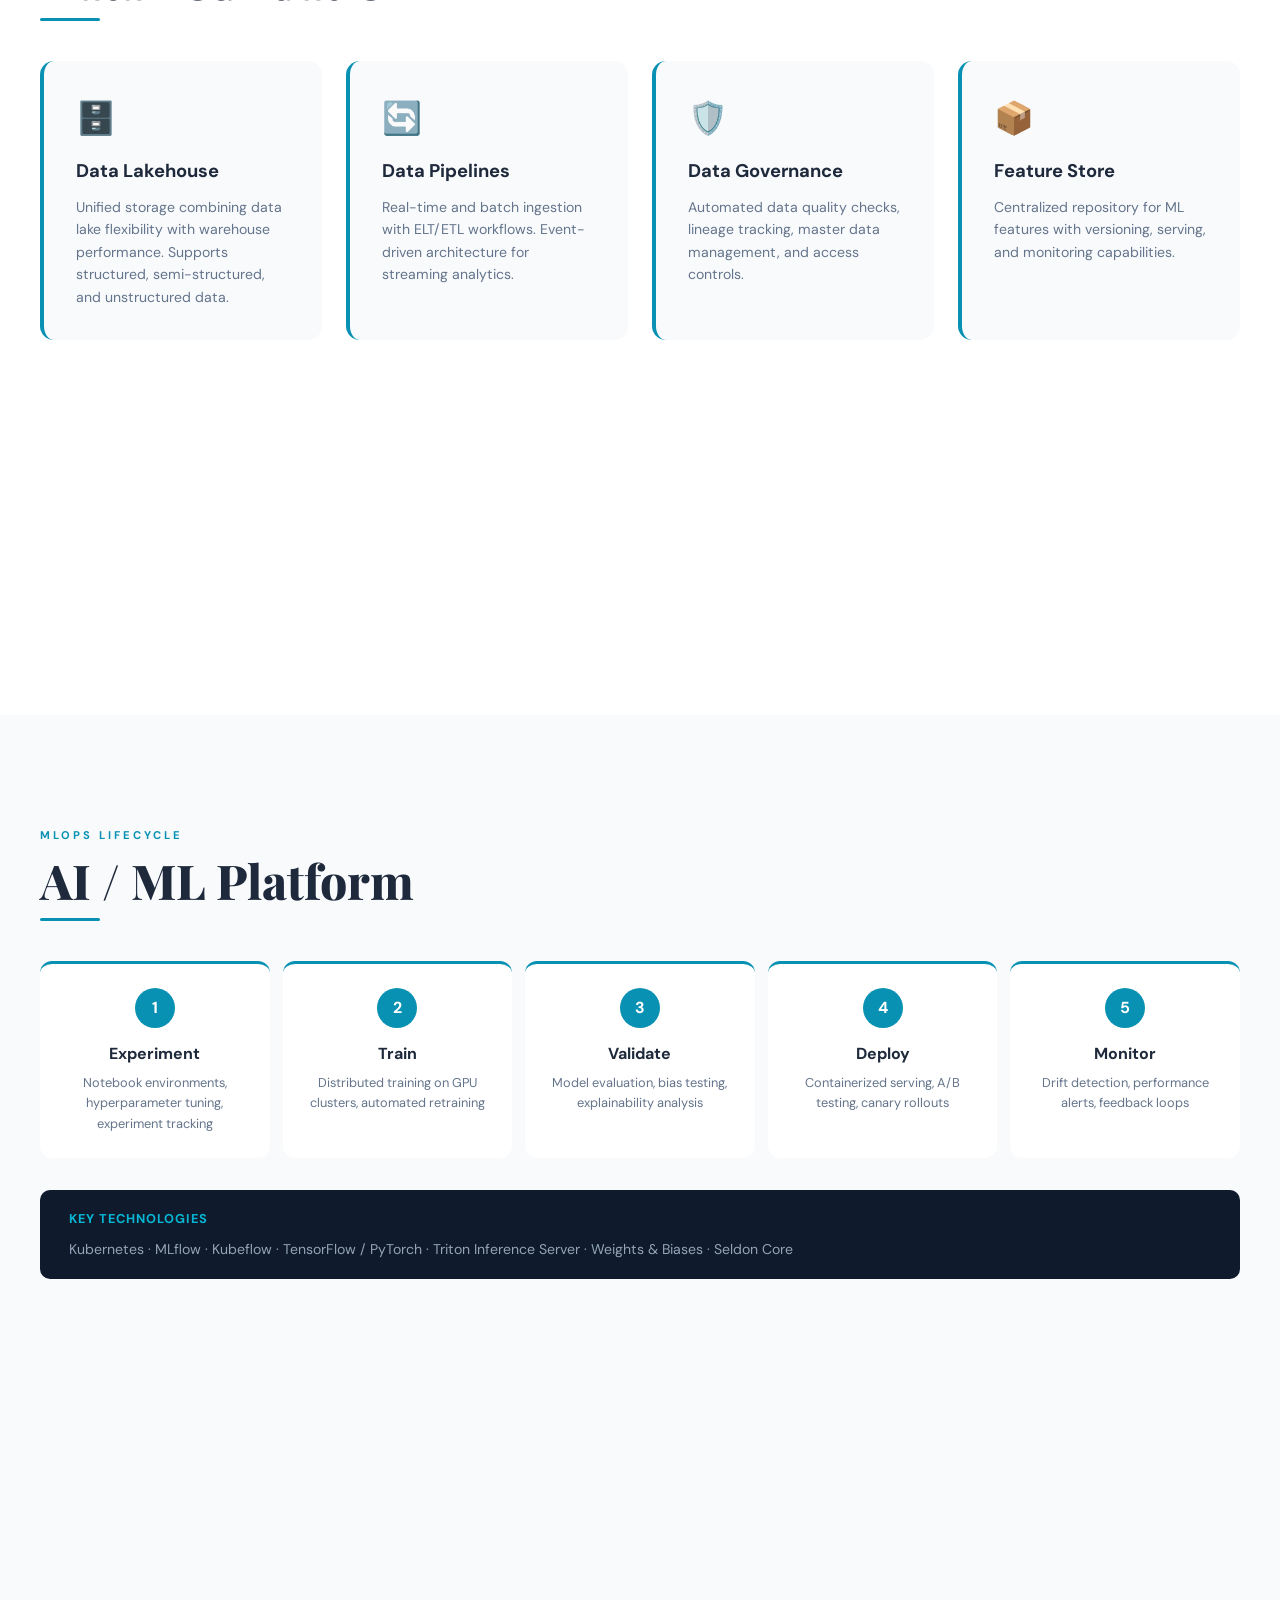
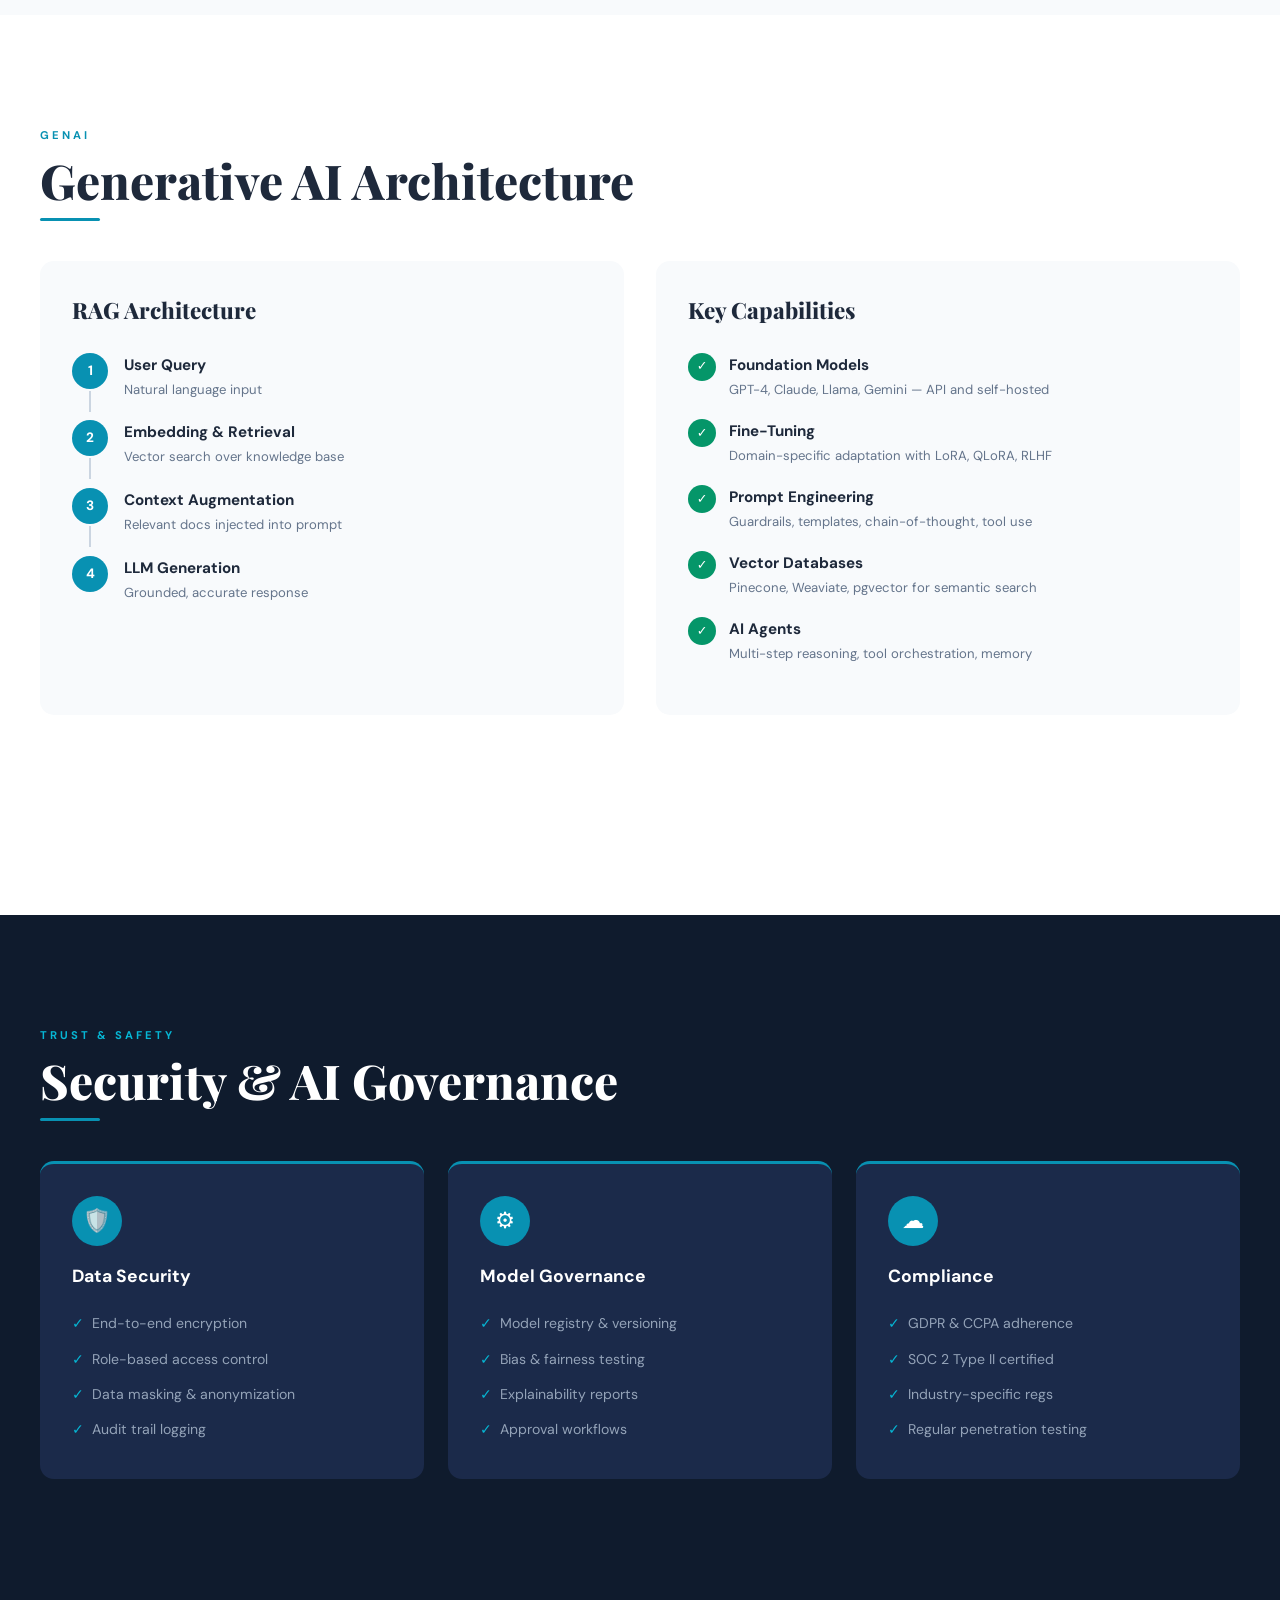
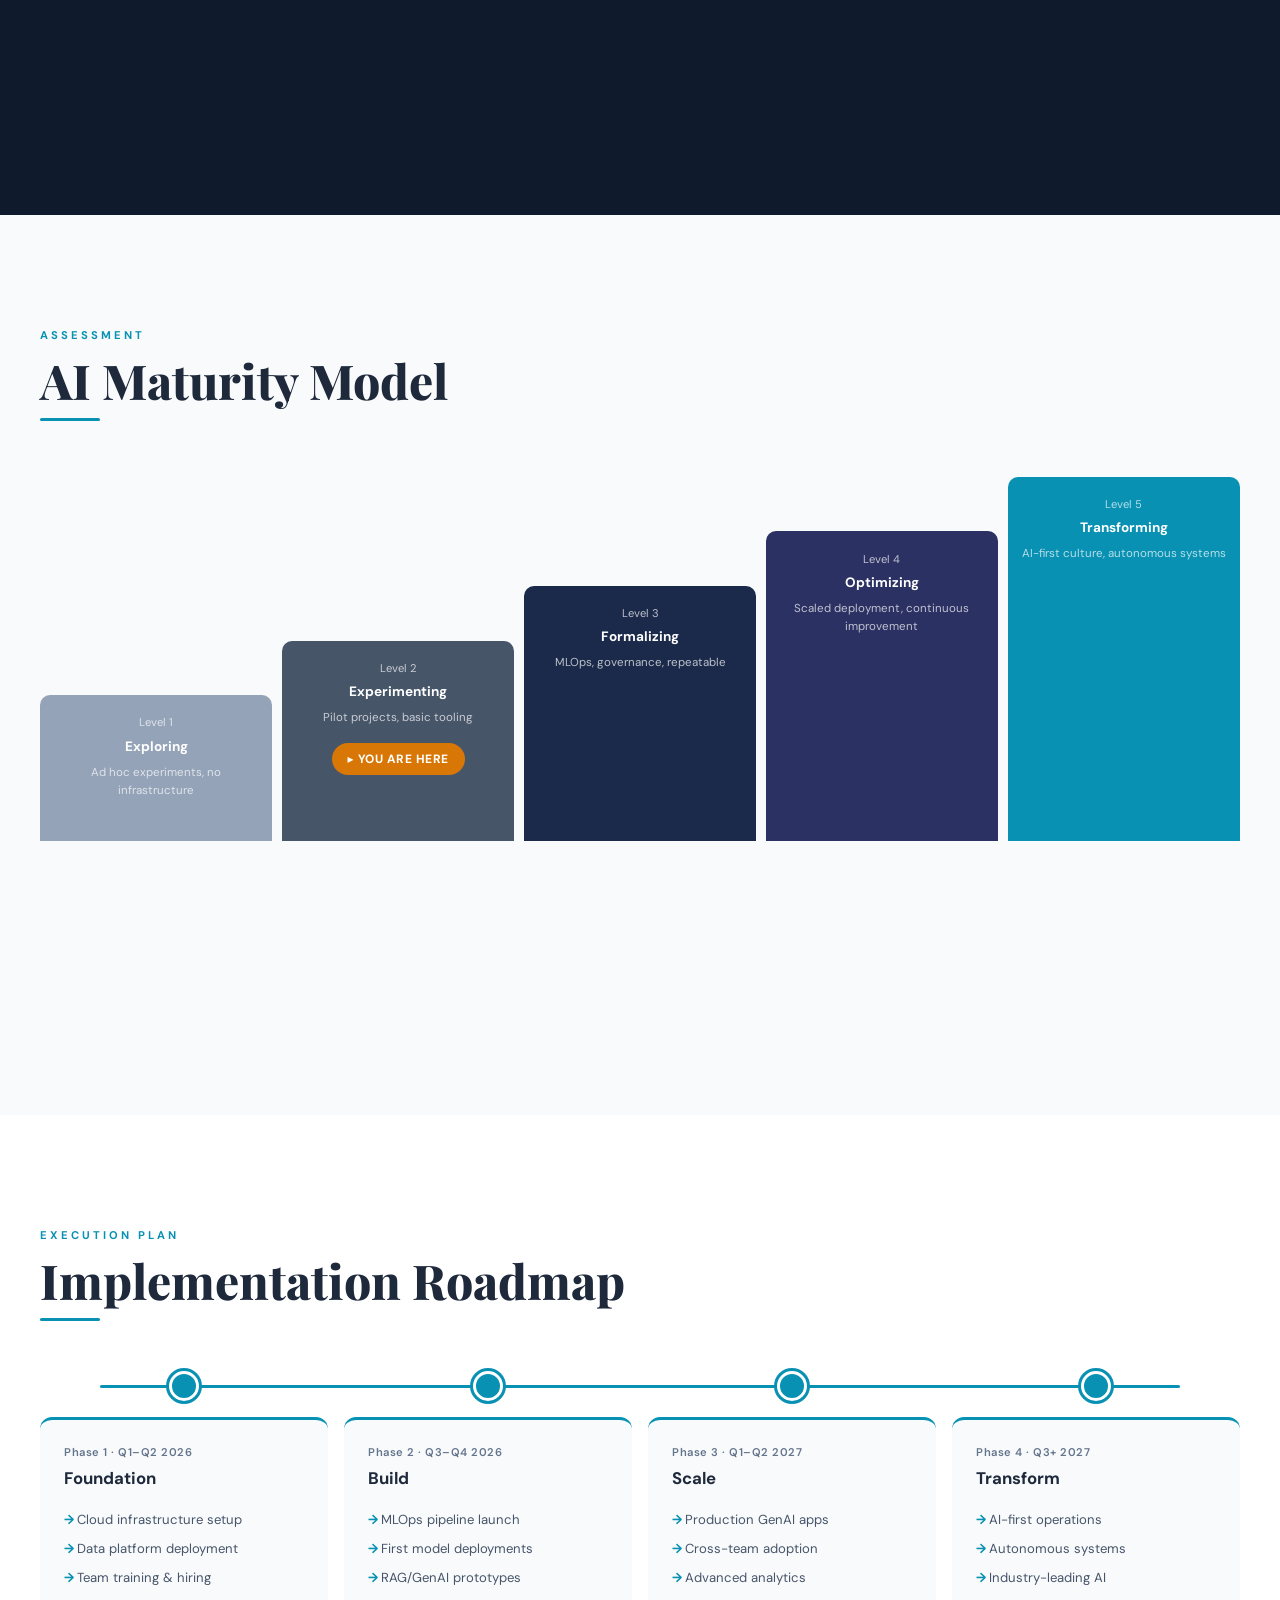
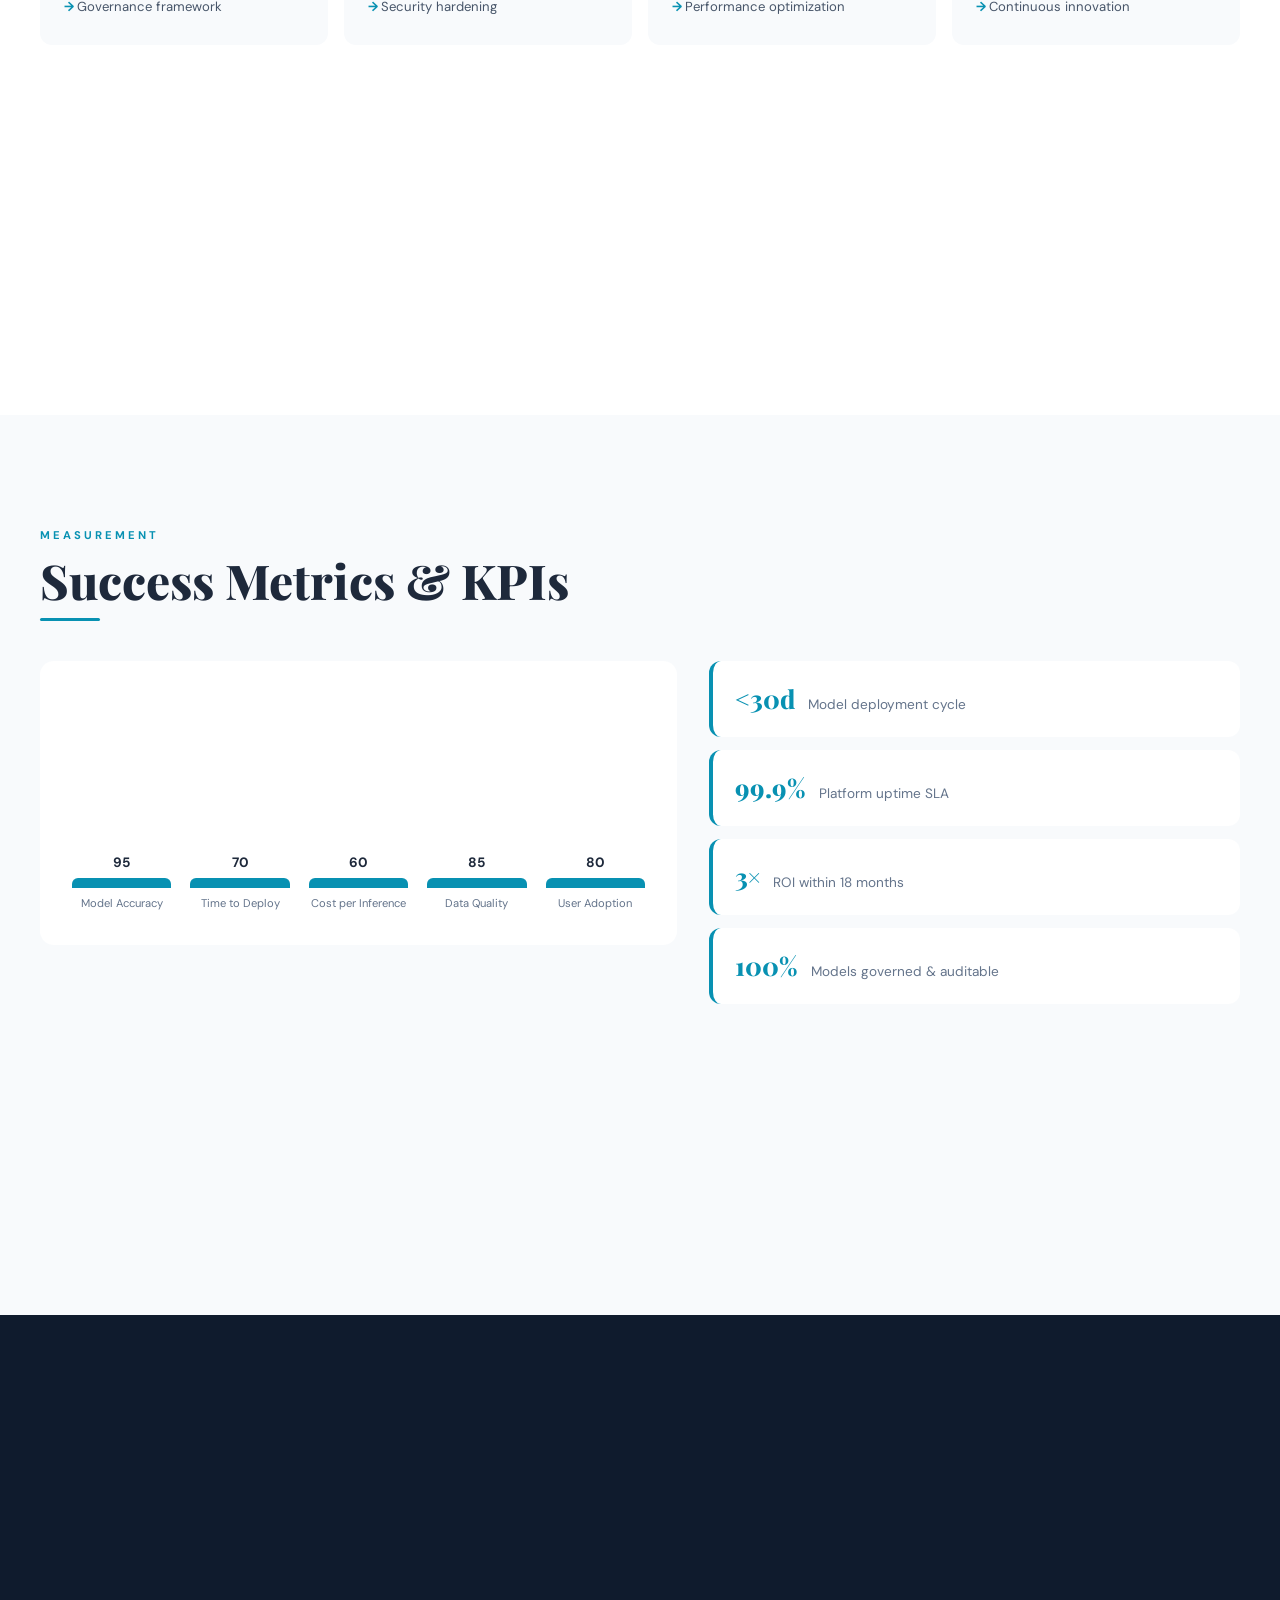
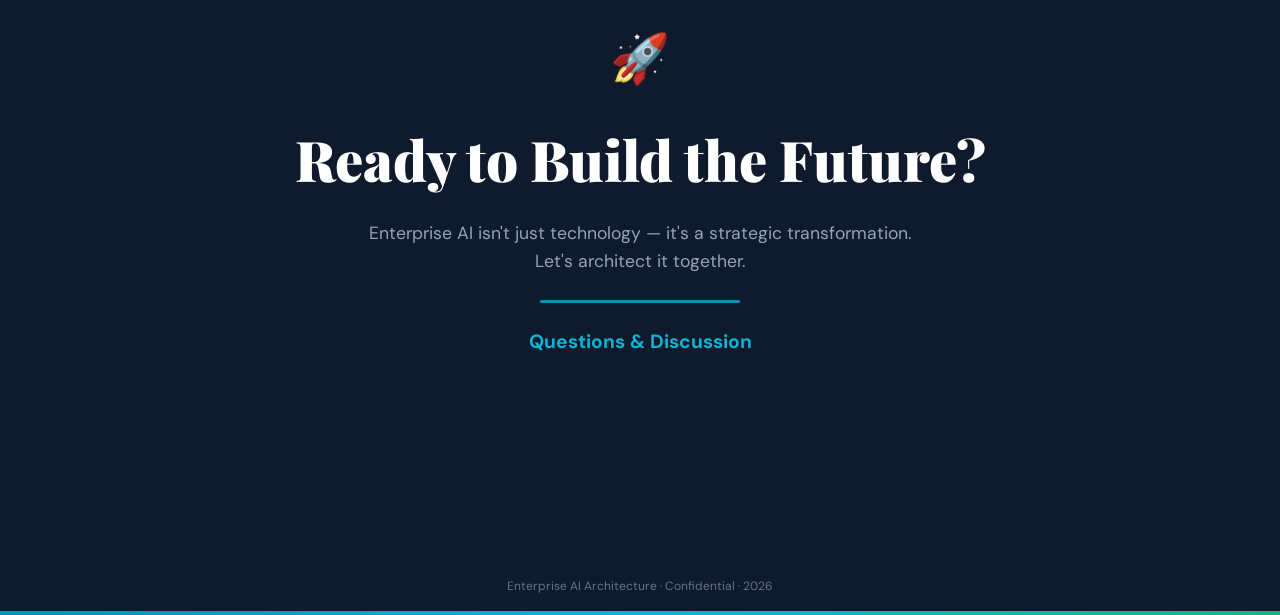
==== commit acf7d15d: "Update index1.html" ====
--- a/index1.html
+++ b/index1.html
@@ -680,7 +680,7 @@
 
 <!-- NAV -->
 <nav>
-  <div class="logo"><img src="RAPDSolutions_Logo_New.jpg" alt="RAPD Solutions"></span></div>
+  <div class="logo"></span></div>
   <ul>
     <li><a href="#hero">Home</a></li>
     <li><a href="#architecture">Architecture</a></li>
